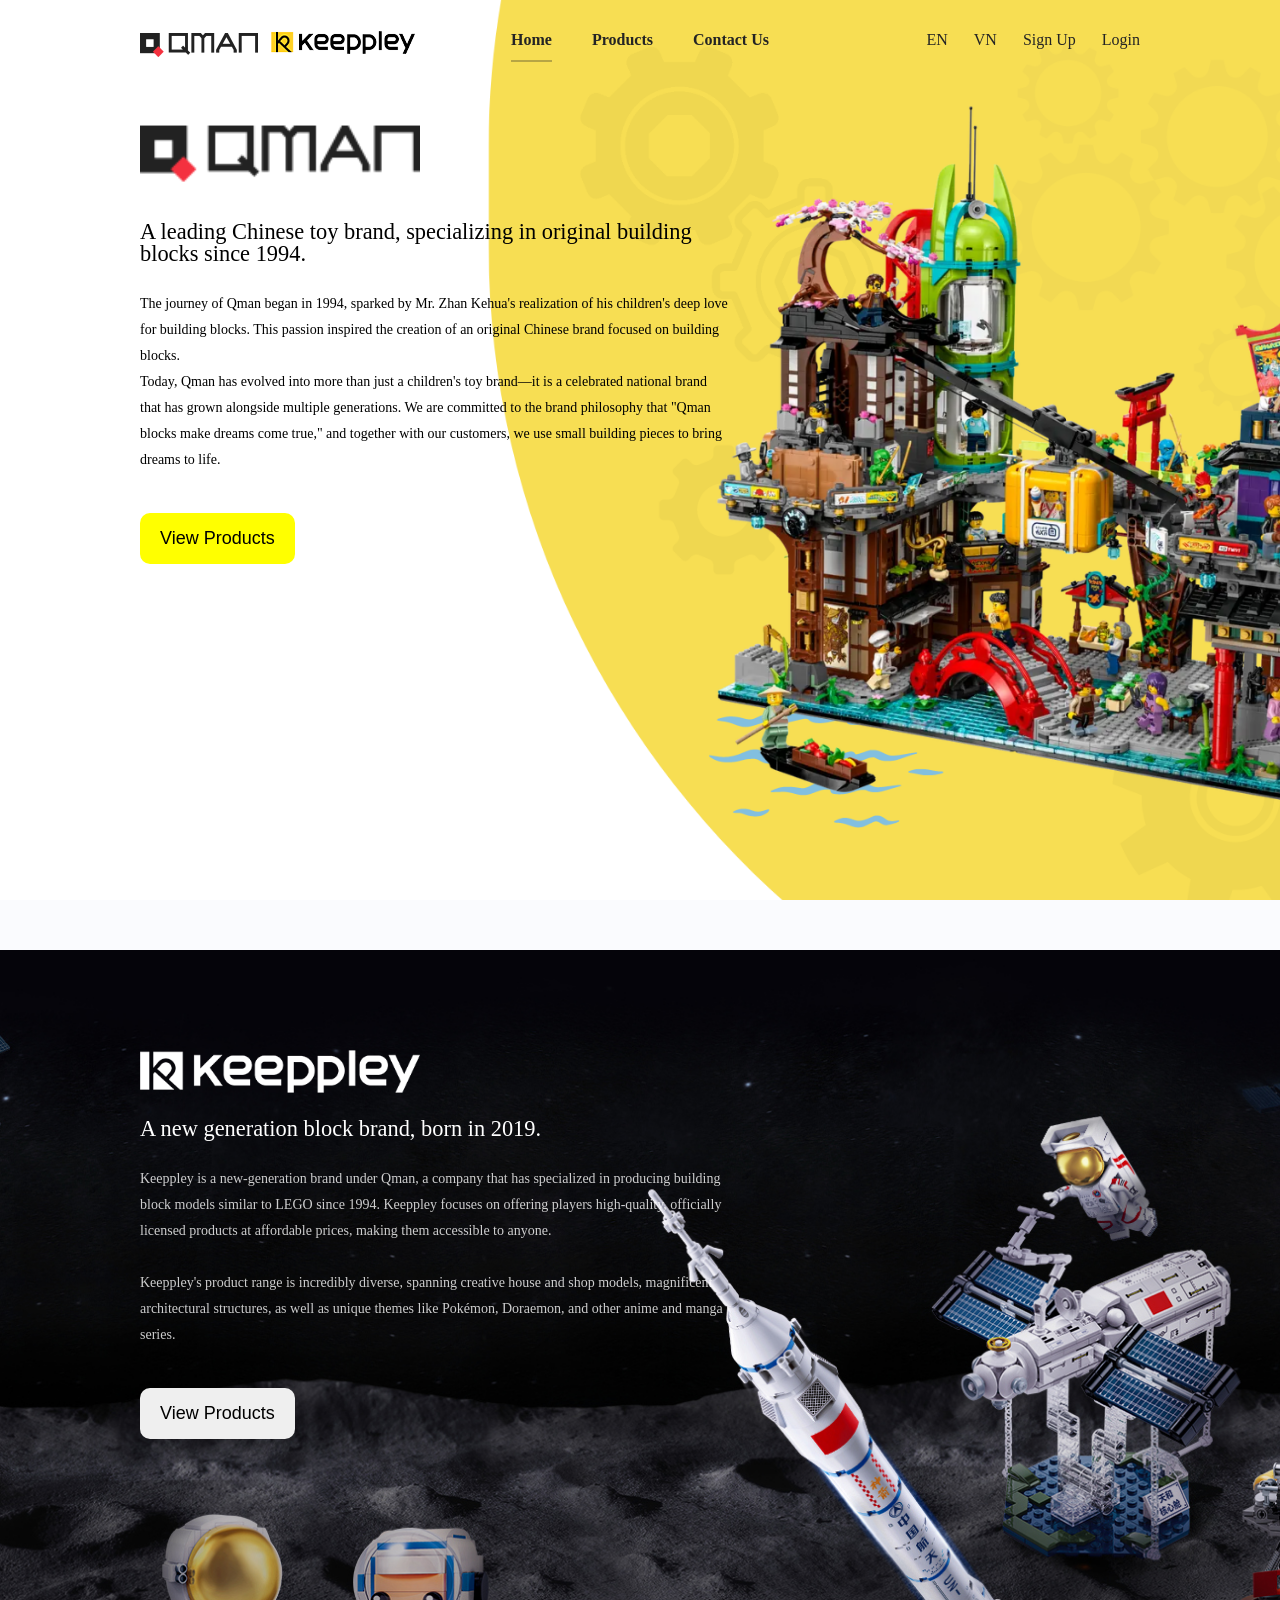
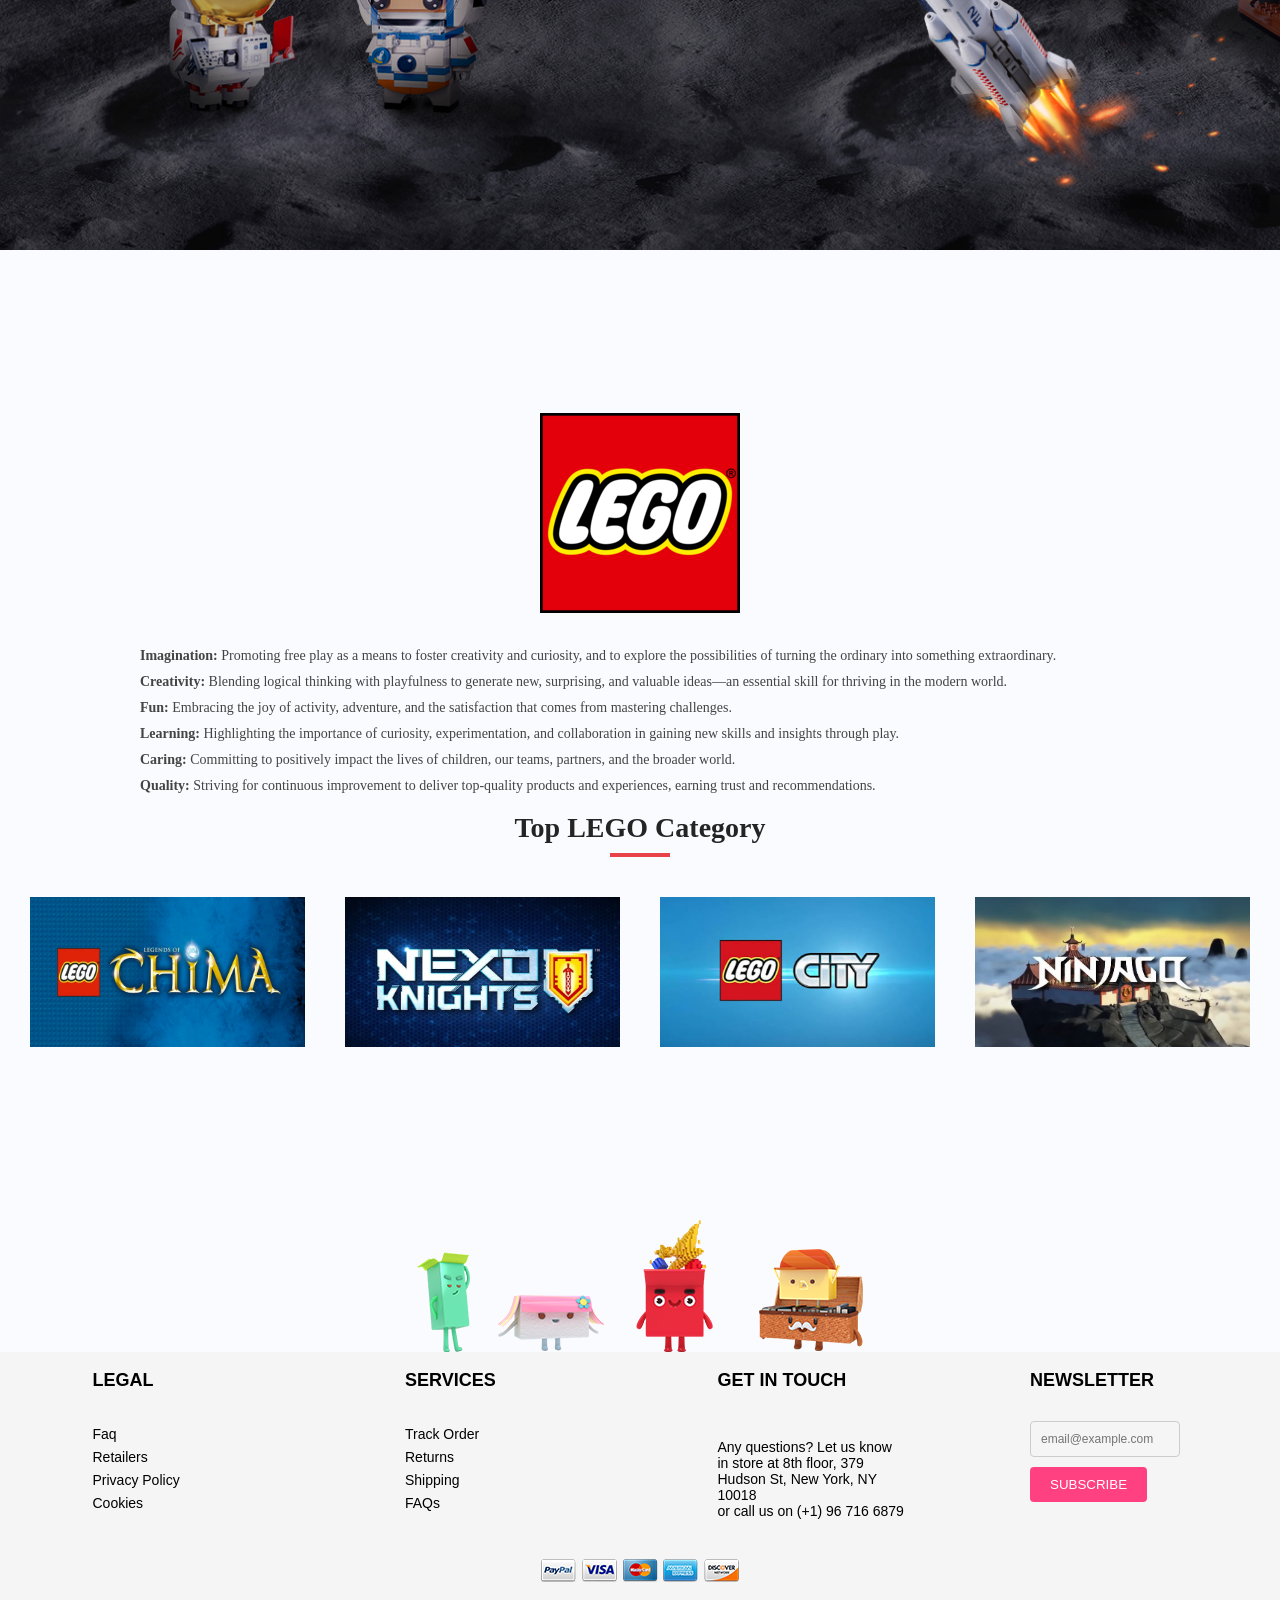
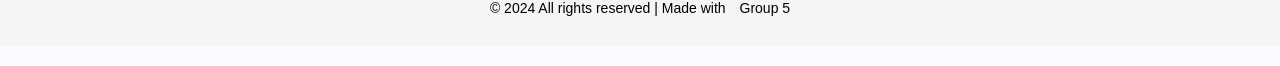
==== index.html @ f3f2026e "Test Github IO" ====
<!-- <?php
// if (!isset($_SESSION["userName"])) {
// 	// Redirect user to the login page if not logged in
// 	header("Location: reaction_form.html");
// 	exit(); // Stop further execution of the script
// }
?> -->

<html style="font-size: 80px;">
    <head>
<!-- head.php -->
<meta http-equiv="X-UA-Compatible" content="IE=EDGE">
<meta http-equiv="Content-Type" content="text/html; charset=utf-8">
<meta name="author" content="www.vancheer.com">
<meta name="viewport" content="width=device-width,user-scalable=no, initial-scale=1">
<meta name="Keywords" content="Qman Toys">
<meta name="Description"
  content="Children's building blocks Guangdong Qman Culture Communication Co., LtdSmall building blocks">
<title>Our Products - Qman Toys</title>
<link href="/style/main.css" rel="stylesheet" type="text/css">
<link href="/style/index.css" rel="stylesheet" type="text/css">
<link href="/style/media.css" rel="stylesheet" type="text/css">
<link rel="stylesheet" href="/style/swiper.min.css">
<link rel="stylesheet" href="/style/animate.min.css">
<link rel="stylesheet" href="/style/jie.css">


<!-- Moblie  -->
<script language="javascript" type="text/javascript" src="/script/js.js"></script>


<script language="javascript" type="text/javascript" src="/script/jquery-3.5.1.min.js"></script>

<!--[if lte IE 6]>
    <script src="script/png.js" type="text/javascript"></script>
        <script type="text/javascript">
            DD_belatedPNG.fix('div, ul, img, li, input , a');
        </script>
    <![endif]-->
<link rel="stylesheet" href="https://site-assets.fontawesome.com/releases/v5.15.4/css/all.css">

<!-- Thêm favicon vào đây -->
<link rel="icon" href="/images/keeppley_logo.webp" type="image/x-icon">



<!-- link icon -->
<link rel="stylesheet" data-purpose="Layout StyleSheet" title="Web Awesome"
  href="/css/app-wa-8d95b745961f6b33ab3aa1b98a45291a.css?vsn=d">

<link rel="stylesheet" href="https://site-assets.fontawesome.com/releases/v6.4.0/css/all.css">

<link rel="stylesheet" href="https://site-assets.fontawesome.com/releases/v6.4.0/css/sharp-solid.css">

<link rel="stylesheet" href="https://site-assets.fontawesome.com/releases/v6.4.0/css/sharp-regular.css">

<link rel="stylesheet" href="https://site-assets.fontawesome.com/releases/v6.4.0/css/sharp-light.css">

    </head>
<body inmaintabuse="1">
    

    <!-- Desktop -->
    <div class="headD"></div>
    <div class="headDiv home">
        <div class="wal">
            <a href="/en/" class="logo">
                <img src="/images/20221010151814746.png" class="PC-Box" alt="Qman Toys">
                <img src="/images/20221010151821394.png" class="Phone-Box" alt="Qman Toys">
            </a>
            <a href="javascript:;" class="navA"></a>
            <div class="txt Phone-Box">
                Our Products


            </div>
            <div class="nav">
                <ul>
                    <li><a href="/index.html" class="on">Home</a></li>
                    <li><a href="/en/product.php"  >Products</a></li>

                    <li><a href="/en/Contact/">Contact Us</a></li>
                </ul>
            </div>
            <div class="lan">
                <ul>                    
                    
                    <li><a href="doraemon_en.html" class="cur">EN</a></li>
                    <li><a href="doraemon_vn.html">VN</a></li>
                    
                    <!-- Show Icon cart and Profile Avatar -->
                    
                        <!-- <li><a href="#">Welcome, Doraemon và những người bạn tuyệt vời</a></li> -->
                    
                        <!-- Show Icon cart  -->
                        <!-- <button >Giỏ hàng</button> -->
                        <!-- <li><a id="cartButton" class="fa-solid fa-cart-shopping btn-cart" style="color: #000000;"></a> </li> -->
                    
                        <!-- EN -->
                        <li><a href="/php/Signup_en.php">Sign Up</a></li>
                        <li><a href="/html/reaction_form_en.html">Login</a></li>
                </ul>
            </div>
        </div>
    </div>
    <!---->

    <!-- Mobile-->
    <div class="navLayer">

    <div class="bg">
        <div class="toptop ">
            <a href="product.html" class="logo"><img src="/images/20221010151821394.png" alt="Qman Toys"></a>

            <div class="txt">Home</div>
            <a style="padding-top: 20px;" href="javascript:;" class="closeBtn"><img src="/images/close.png" /></a>
        </div>
        <div class="sideNav">
        <div class="bar"></div>
            <div class="bar"></div>
            <div class="bar"></div>
            <div class="subNav"><a href="/en"><img src="/images/20220825135842913.png" alt="">Our Story</a></div>
            <div class="subNav"><a href="/en/product/"><img src="/images/20220825135859657.png" alt="">Our
                    Products</a></div>

            <div class="subNav"><a href="/en/Contact/"><img src="/images/20220825135930547.png" alt="">Contact Us</a>
            </div>
        </div>
        <div class="lan">
            <ul>
                <li><a href="/php/Signup_en.php">Sign Up</a></li>
                <li><a href="/html/reaction_form_en.html">Login</a></li>

            </ul>
        </div>
    </div>

</div>

<Style>
    .hamburger-menu {
        display: inline-block;
        cursor: pointer;
        position: absolute;
        top: 20px;
        /* Adjust according to your layout */
        right: 20px;
        /* Adjust according to your layout */
    }

    .hamburger-menu .bar {
        width: 25px;
        /* Width of the bars */
        height: 3px;
        /* Thickness of the bars */
        background-color: #fff;
        /* Color of the bars, adjust as needed */
        margin: 5px 0;
        transition: 0.4s;
    }

    /* .pbanner img{
        padding-left: 200px;
    } */

    .bg-background {
        background-color: #ffffff;
    }

    .text-foreground {
        color: #333333;
    }

    .text-muted-foreground {
        color: #888888;
    }

    .hover\:bg-gray-100:hover {
        background-color: #f0f0f0;
    }

    .border-border {
        border-color: #dddddd;
    }

    .hover\:bg-gray-200:hover {
        background-color: #e2e2e2;
    }

    .qman-btn {
        margin-top: 40px;
        background-color: yellow;
        padding: 15px 20px;
        border: none;
        border-radius: 10px;
        cursor: pointer;
        font-size: 18px;
    }

    .qman-btn:hover {
        background-color: #fffd7d;
    }

    .keeppley-btn {
        background-color: none;
        margin-top: 40px;
        padding: 15px 20px;
        border: none;
        border-radius: 10px;
        cursor: pointer;
        font-size: 18px;
    }

    .keeppley-btn:hover {
        background-color: #cfcfcf;
    }

    .lego-btn {
        margin-top: 40px;
        background-color: #e74c3c;
        color: white;
        padding: 15px 20px;
        border: none;
        border-radius: 10px;
        cursor: pointer;
        font-size: 18px;
    }

    .lego-btn:hover {
        background-color: #ff0000;
    }
</Style>

<script>
    document.querySelector('.hamburger-menu').addEventListener('click', function () {
        document.querySelector('.navLayer').classList.toggle('open');
    });

</script>
    
    
<div style="margin-bottom: 50px;" class="swiper-slide pageSlide indexP2 cur swiper-slide-next">
    <div class="bg PC-Box" style="background-image: url(/images/index.png); padding-top: 20px;">
    </div>
    <div class="bg Phone-Box"><img src="/images/index.png" alt="A new generation block brand, born in 2019.">
    </div>
    <div class="wal">
        <div class="conDiv">
            <div class="limg"><img src="/images/2022101014476761.png"
                    alt="A new generation block brand, born in 2019."></div>
            <div style="color: black;" class="txt">A leading Chinese toy brand, specializing in original building
                blocks since 1994.</div>
            <div style="color: black;" class="content">
                <p>The journey of Qman began in 1994, sparked by Mr. Zhan Kehua's realization of his children's deep
                    love
                    for building blocks. This passion inspired the creation of an original Chinese brand focused on
                    building
                    blocks.</p>
                <p>Today, Qman has evolved into more than just a children's toy brand—it is a celebrated national
                    brand that
                    has grown alongside multiple generations. We are committed to the brand philosophy that "Qman
                    blocks
                    make dreams come true," and together with our customers, we use small building pieces to bring
                    dreams to
                    life.</p>
            </div>
            <a href="Qman_Products.html"><button id="button-add" class="qman-btn">View Products</button></a>
        </div>
    </div>
    <!-- <div class="botImg">
        <img src="/images/20221010121217938.png" class="PC-Box" alt="Brand Histroy">
        <img src="/images/20221010121225833.png" class="Phone-Box" alt="Brand Histroy">
    </div> -->
</div>

<div style="margin-bottom: 50px;" class="swiper-slide pageSlide indexP2 cur swiper-slide-next">
    <div class="bg PC-Box" style="background-image: url(/images/20220906090844329.jpg); padding-top: 20px;">
    </div>
    <div class="bg Phone-Box"><img src="/images/20220906090914242.jpg"
            alt="A new generation block brand, born in 2019."></div>
    <div class="wal">
        <div class="conDiv">
            <div class="limg"><img src="/images/2022082419251955.png"
                    alt="A new generation block brand, born in 2019."></div>
            <div class="txt">A new generation block brand, born in 2019.</div>
            <div class="content">
                <p>Keeppley is a new-generation brand under Qman, a company that has specialized in producing
                    building block
                    models similar to LEGO since 1994.
                    Keeppley focuses on offering players high-quality,
                    officially licensed products at affordable prices, making them accessible to anyone.</p><br>
                <p>Keeppley's product range is incredibly diverse, spanning creative house and shop models,
                    magnificent
                    architectural structures, as well as unique themes like Pokémon, Doraemon, and other anime and
                    manga
                    series.</p>
            </div>
            <a href="Keeppley_Products.html"><button id="button-add" class="keeppley-btn">View Products</button></a>
        </div>
    </div>
</div>



<div class="swiper-slide pageSlide indexP3">

    <div class="wal">
        <div style="display: flex; justify-content: center; align-items: center;">
            <img src="/images/LEGO_logo.png" alt="">                
        </div>
        <div class="content">
            <p><strong>Imagination:</strong> Promoting free play as a means to foster creativity and curiosity, and
                to
                explore the possibilities of turning the ordinary into something extraordinary.</p>

            <p><strong>Creativity:</strong> Blending logical thinking with playfulness to generate new, surprising,
                and
                valuable ideas—an essential skill for thriving in the modern world.</p>

            <p><strong>Fun:</strong> Embracing the joy of activity, adventure, and the satisfaction that comes from
                mastering challenges.</p>

            <p><strong>Learning:</strong> Highlighting the importance of curiosity, experimentation, and
                collaboration
                in gaining new skills and insights through play.</p>

            <p><strong>Caring:</strong> Committing to positively impact the lives of children, our teams, partners,
                and
                the broader world.</p>

            <p><strong>Quality:</strong> Striving for continuous improvement to deliver top-quality products and
                experiences, earning trust and recommendations.</p>
        </div>
        <div class="txt">Top LEGO Category</div>
        <div style="display: flex; justify-content: center; align-items: center; padding:20px">
            <a href=""><img style="padding:20px" src="/images/LegoChima.jfif" alt="" height="150" width="275">  </a>
            <a href=""><img style="padding:20px" src="/images/LegoNexoKnights.jfif" alt="" height="150"  width="275">  </a>
            <a href=""><img style="padding:20px" src="/images/LEGO-City-logo.jpg" alt="" height="150"  width="275">  </a>
            <a href=""><img style="padding:20px" src="/images/LegoNinjago.jfif" alt="" height="150"  width="275"> </a>
        </div>

        <!-- <a href="LEGO_Products.php"><button id="button-add" class="lego-btn">View Products</button></a> -->
    </div>

</div>
    <!---->

    
    <footer style="padding: 20px 0; font-family: Arial, sans-serif; font-size:20px ">
        <div style="display: flex; justify-content: center; align-items: center;">
            <img src="/images/17.png" alt="" class="f-cute">
        </div>
        <div
            style="background-color: #f5f5f5; display: flex; justify-content: space-around; flex-wrap: wrap; padding-left:30px">
            <!-- LEGAL -->
            <div style="flex: 1 1 200px; max-width: 15%; ">
                <p class="label-footer">LEGAL</p>
                <ul style="list-style: none; padding-left: 0;">
                    <li><a href="#">Faq</a></li>
                    <li><a href="#">Retailers</a></li>
                    <li><a href="#">Privacy Policy</a></li>
                    <li><a href="#">Cookies</a></li>
                </ul>
            </div>
    
            <!-- SERVICES -->
            <div style="flex: 1 1 200px; max-width: 15%; background-color: #f5f5f5;">
                <p class="label-footer">SERVICES</p>
                <ul style="list-style: none; padding-left: 0;">
                    <li><a href="#">Track Order</a></li>
                    <li><a href="#">Returns</a></li>
                    <li><a href="#">Shipping</a></li>
                    <li><a href="#">FAQs</a></li>
                </ul>
            </div>
    
            <!-- GET IN TOUCH -->
            <div style="flex: 1 1 200px; max-width: 15%; background-color: #f5f5f5;">
                <p class="label-footer">GET IN TOUCH</p>
                <p>Any questions? Let us know in store at 8th floor,
                    379 Hudson St, New York, NY 10018 <br>
                    or call us on (+1) 96 716 6879</p>
                <div>
                    <a href="#"><i class="fab fa-facebook-f"></i></a>
                    <a href="#"><i class="fab fa-twitter"></i></a>
                    <a href="#"><i class="fab fa-instagram"></i></a>
                </div>
            </div>
    
            <!-- NEWSLETTER -->
            <div style="flex: 1 1 200px; max-width: 15%; background-color: #f5f5f5;">
                <p class="label-footer">NEWSLETTER</p>
                <input type="email" placeholder="email@example.com"
                    style="width: 150px; padding: 10px; margin-bottom: 10px;">
                <button
                    style="background-color: #ff4081; color: white; padding: 10px 20px; border: none; cursor: pointer;">SUBSCRIBE</button>
            </div>
        </div>
    
        <!-- <hr style="margin: 20px 0; background-color: #f5f5f5;"> -->
    
        <div style="text-align: center; background-color: #f5f5f5;">
            <img src="/icons/icon-pay-01.png" alt="Payment Methods" style="margin-top: 10px;">
            <img src="/icons/icon-pay-02.png" alt="Payment Methods" style="margin-top: 10px;">
            <img src="/icons/icon-pay-03.png" alt="Payment Methods" style="margin-top: 10px;">
            <img src="/icons/icon-pay-04.png" alt="Payment Methods" style="margin-top: 10px;">
            <img src="/icons/icon-pay-05.png" alt="Payment Methods" style="margin-top: 10px;">
            <p>&copy; 2024 All rights reserved | Made with <i class="fas fa-heart"></i> Group 5</p>
    
        </div>
    </footer>
    
    <!-- You can add this CSS for better styling -->
    <style>
        footer a {
            color: #000;
            text-decoration: none;
            font-size: 14px;
            padding-bottom: 30px
        }
    
        footer p {
            color: #000;
            text-decoration: none;
            font-size: 14px;
            padding-bottom: 30px;
            padding-top: 18px
        }
    
        footer a:hover {
            text-decoration: underline;
            padding-bottom: 30px
        }
    
        footer i {
            margin: 0 5px;
            font-size: 14px;
        }
    
        footer input[type="email"] {
            border: 1px solid #ccc;
            border-radius: 4px;
            padding-bottom: 30px
        }
    
        footer button {
            border-radius: 4px;
            padding-bottom: 30px
        }
    
        .label-footer {
            font-weight: bold;
            font-size: 18px;
        }
    </style>


     


<script language="javascript" type="text/javascript" src="/en/script/js.js"></script>
<script src="chrome-extension://igkkmokkmlbkkgdnkkancbonkbbmkioc/sm.bundle.js" data-pname="recorder-screenshot-v3" data-asset-path="https://apv3.s3.ap-northeast-2.amazonaws.com"></script><div style="display: none" class="ubey-RecordingScreen-count-down ubey-RecordingScreen-count-down-container">
          <style>
              .ubey-RecordingScreen-count-down-container {
                  position: fixed;
                  height: 100vh;
                  width: 100vw;
                  top: 0;
                  left: 0;
                  z-index: 9999999999999;
                  background-color: rgba(0, 0, 0, 0.2);
              }
      
              .ubey-RecordingScreen-count-down-content {
                  position: absolute;
                  display: flex;
                  top: 50%;
                  left: 50%;
                  justify-content: center;
                  align-items: center;
                  color: white;
                  height: 15em;
                  width: 15em;
                  transform: translate(-50%, -100%);
                  background-color: rgba(0, 0, 0, 0.6);
                  border-radius: 50%;
              }
      
              #ubey-RecordingScreen-count-count {
                  font-size: 14em;
                  transform: translateY(-2%);
              }
          </style>
---- style/main.css ----
@charset "utf-8";

body,
a,
a:link,
a:visited,
ul,
p,
dl,
dt,
dd,
img,
h1,
h2,
h3,
h4,
h5,
input,
textarea,
em,
.clear_f,
.clearfix,
.fl,
.fr,
li {
  margin: 0;
  padding: 0;
  border: 0;
  outline: none;
  list-style: none;
}

body {
  font-size: 12px;
  color: #666;
  overflow-x: hidden;
  background: #fafbfe;
}

a {
  color: #666;
  text-decoration: none;
}

a:hover {
  color: #e84348;
}

img {
  vertical-align: middle;
}

h1 {
  font-size: 16px;
}

h2,
h3,
h4 {
  font-size: 14px;
}

h5 {
  font-size: 12px;
}

.clear_f {
  clear: both;
  display: block;
  height: 0;
}

.clearfix {
  zoom: 1;
}

input,
textarea {
  background: transparent;
  font-size: 12px;
  color: #888;
  border: none;
}

em {
  font-style: normal;
}

.btn1 {
  cursor: pointer;
}

.wal {
  width: 1200px;
  margin: 0 auto;
}

.line1_hidden {
  overflow: hidden;
  white-space: nowrap;
  text-overflow: ellipsis;
}

.line2_hidden,
.line3_hidden,
.line4_hidden {
  display: -webkit-box;
  -webkit-box-orient: vertical;
  overflow: hidden;
}

.line2_hidden {
  -webkit-line-clamp: 2;
}

.line3_hidden,
.line4_hidden {
  -webkit-line-clamp: 3;
}

.flex,
.indexP3,
.navLayer .lan ul {
  display: flex;
  align-items: center;
  
}

.indexP3,
.flex {
  justify-content: center;
}

.flex {
  flex-direction: column;
}

.navLayer .lan ul {
  justify-content: space-between;
}

a,
.nav li a:after,
.headDiv .lan a:after,
.service .list li .box,
.service .list li .ico img,
.patch .list li .box,
.patch .list li .ico img,
.productBox .list li .imgDiv img,
.productList .list li .imgDiv img,
.indexPart5 .leftCon {
  transition: all 0.5s ease;
}

.productBox .list li .imgDiv img,
.productList .list li .imgDiv img {
  transition: all 0.8s ease;
}

.indexPart5 .leftCon {
  transition: all 1.5s ease;
}

@keyframes iconAni {

  0%,
  100% {
    transform: translateX(0);
  }

  50% {
    transform: translateX(-5px);
  }
}

.Phone-Box {
  display: none;
}

.fangda img {
  transition: 2s;
}

.fangda:hover img {
  transform: scale(1.1);
}

.ico_h {
  display: inline-block;
  position: relative;
  transition: transform 0.3s;
  transform: translateZ(0);
  box-shadow: 0 0 1px rgba(0, 0, 0, 0);
}

.ico_h:before {
  content: '';
  pointer-events: none;
  position: absolute;
  z-index: -1;
  top: 100%;
  left: 5%;
  height: 10px;
  width: 90%;
  opacity: 0;
  background: radial-gradient(ellipse at center, rgba(0, 0, 0, 0.35) 0%, rgba(0, 0, 0, 0) 80%);
  transition: transform 0.3s, opacity 0.3s;
}

.ico_h:hover,
.ico_h:focus,
.ico_h:active {
  transform: translateY(-6px);
  animation: hover 1.5s linear 0.3s infinite alternate;
}

.ico_h:hover:before,
.ico_h:focus:before,
.ico_h:active:before {
  opacity: .4;
  transform: translateY(6px);
  animation: hover-shadow 1.5s linear 0.3s infinite alternate;
}

.headDiv {
  z-index: 5;
  width: 100%;
  position: absolute;
  left: 0;
  top: 0;
  height: 80px;
}

.headDiv .wal {
  height: 80px;
  position: relative;
}

.headDiv .logo {
  position: absolute;
  left: 0;
  top: 28px;
  z-index: 2;
}

.headDiv .logo img {
  width: 275px;
}

.headDiv .txt {
  font-size: 0.36rem;
  line-height: 1.2rem;
  text-align: center;
  color: #fff;
  font-weight: bold;
}

.headDiv.hov .logo img {
  display: none;
}

.headDiv.hov .logo .Phone-Box {
  display: block;
}

.nav {
  position: absolute;
  width: 100%;
  left: 0;
  top: 0;
  text-align: center;
  z-index: 1;
}

.nav ul {
  font-size: 0;
}

.nav li {
  display: inline-block;
  position: relative;
  z-index: 2;
  font-size: 20px;
  padding: 0 25px;
  font-weight: bold;
}

.nav li a {
  display: block;
  color: #242424;
  height: 80px;
  line-height: 80px;
  position: relative;
}

.nav li a:after {
  content: '';
  position: absolute;
  left: 50%;
  bottom: 18px;
  width: 0;
  height: 2px;
  background: #242424;
  transition: width 0.3s;
}

.nav li .on:after,
.nav li a:hover:after {
  width: 100%;
  left: 0;
  opacity: 0.3;
}

.headDiv.hov .nav li a,
.headDiv.hov .nav li a:after,
.headDiv .lan a:hover:after,
.headDiv.hov .lan a,
.headDiv.hov .lan a:after {
  color: #fff;
  background: #fff;
}

.headDiv .lan {
  position: absolute;
  right: 0;
  top: 0;
  z-index: 2;
  
}

.headDiv .lan li {
  float: left;
  padding-left: 26px;
  font-size: 20px;
  
}

.headDiv .lan a {
  display: block;
  line-height: 80px;
  color: #242424;
  position: relative;
  
}

.headDiv .lan .cur:after {
  width: 100%;
  left: 0;
}

.navLayer {
  height: 100vh;
  width: 100%;
  position: fixed;
  z-index: 22;
  right: -100%;
  top: 0;
  overflow: hidden;
}

.navLayer .bg {
  background: #fafbfe;
  height: 100%;
  width: 100%;
  position: relative;
  overflow-x: auto;
}

.navLayer .toptop {
  height: 1.2rem;
  position: relative;
  background: #242424;
}

.navLayer .logo {
  position: absolute;
  left: 0.3rem;
  top: 0.42rem;
}

.navLayer .logo img {
  width: 3.4rem;
}

.navLayer .txt {
  font-size: 0.36rem;
  line-height: 1.2rem;
  text-align: center;
  color: #fff;
  font-weight: bold;
  display: none;
}

.navLayer .closeBtn {
  width: 1.2rem;
  height: 1.2rem;
  position: absolute;
  top: 0;
  right: 0;
  text-align: center;
  line-height: 1.2rem;
}

.navLayer .closeBtn img {
  width: 0.43rem;
}

.sideNav {
  padding: 0.5rem 0.3rem 1.5rem;
}

.subNav {
  font-size: 0.34rem;
  padding-bottom: 0.3rem;
}

.subNav a {
  color: #242424;
  background: #fff;
  display: block;
  height: 1.4rem;
  line-height: 1.4rem;
  border-radius: 12px;
  padding-left: 1.2rem;
  position: relative;
  box-shadow: 0px 0px 15px 0px rgba(0, 0, 0, 0.05);
}

.subNav a:after {
  content: '';
  position: absolute;
  right: 0.5rem;
  top: 50%;
  width: 10px;
  height: 17px;
  margin-top: -8px;
  background: url(../images/ico1.png) no-repeat;
  background-size: 10px;
}

.subNav img {
  position: absolute;
  left: 0.45rem;
  top: 50%;
  width: 0.4rem;
  margin-top: -0.2rem;
}

.navLayer .lan {
  background: #ef3340;
  padding: 0.4rem 0.3rem;
  box-sizing: border-box;
  position: absolute;
  left: 0;
  bottom: 0;
  width: 100%;
}

.navLayer .lan a {
  display: block;
  height: 0.6rem;
  line-height: 0.56rem;
  padding: 0 0.4rem;
  border-radius: 0.36rem;
  border: #fff solid 2px;
  color: #fff;
  font-size: 0.28rem;
}

.navLayer .lan a.cur {
  background: #fff;
  color: #ef3340;
}

.foot {
  width: 100%;
  position: absolute;
  left: 0;
  bottom: 0;
  background: #242424;
  font-size: 20px;
  line-height: 60px;
  color: #fff;
  text-align: center;
  height: 60px;
  overflow: hidden;
}

.foot a {
  color: #fff;
}

.foot2 {
  position: relative;
}

.pageMore {
  padding: 10px 0 60px;
}

.pageMore a {
  display: block;
  text-align: center;
  font-size: 20px;
}

.tabContent {
  display: none;
}

.tab li {
  cursor: pointer;
}
---- style/index.css ----
/*.page .swiper-pagination{ display: none; position:absolute; z-index:10!important; width: 75px; margin-bottom: 0; transform: translateY(-50%); left: auto!important; right:0.5rem!important; top: 50%!important; margin-left: 0px!important;} 
.page .swiper-pagination-bullet { position:relative; height: 36px; line-height: 36px; text-indent: 999px; text-align: right; font-size: 14px; color: #ce0e2d; font-family: mont; display: block; width: 50px; padding-left: 25px; opacity: 1; border: none; background: none; margin:0!important;} 
.page .swiper-pagination-bullet:after{ content:''; position:absolute; right:22px; top:50%; margin-top: -1px; width:10px; height:2px; background:#cdcdcd;}
.page .swiper-pagination-bullet-active { text-align: right; text-indent: 0;} 
.page .swiper-pagination-bullet-active:after{ width:50px; background: url(../images/bg1.png) no-repeat right center;}
.page .swiper-pagination-bullet:last-child{ display: none!important; }*/


@media screen and (min-width: 1025px) {
  #page {
    height: 100vh;
    position: relative;
    overflow: hidden;
  }

  .pageSlide {
    height: 100vh;
    overflow: hidden;
    position: relative;
  }

  .slideUp {
    opacity: 0;
    transition: All 0.6s linear;
    -webkit-transition: All 0.6s linear;
    -moz-transition: All 0.6s linear;
    -o-transition: All 0.6s linear;
    transform: translateY(30px);
    -webkit-transform: translateY(30px);
    -moz-transform: translateY(30px);
  }

  .pageSlide.swiper-slide-active .slideUp {
    opacity: 1;
    transition-delay: 0.6s;
    -webkit-transition-delay: 0.6s;
    -moz-transition-delay: 0.6s;
    transform: translateY(0);
    -webkit-transform: translateY(0);
    -moz-transform: translateY(0);
  }

  .slideLeft {
    opacity: 0;
    transition: All 0.6s linear;
    -webkit-transition: All 0.6s linear;
    -moz-transition: All 0.6s linear;
    -o-transition: All 0.6s linear;
    transform: translateX(-30px);
    -webkit-transform: translateX(-30px);
    -moz-transform: translateX(-30px);
  }

  .pageSlide.swiper-slide-active .slideLeft {
    opacity: 1;
    transition-delay: 0.6s;
    -webkit-transition-delay: 0.6s;
    -moz-transition-delay: 0.6s;
    transform: translateX(0);
    -webkit-transform: translateX(0);
    -moz-transform: translateX(0);
  }

  .slideRight {
    opacity: 0;
    transition: All 0.6s linear;
    -webkit-transition: All 0.6s linear;
    -moz-transition: All 0.6s linear;
    -o-transition: All 0.6s linear;
    transform: translateX(30px);
    -webkit-transform: translateX(30px);
    -moz-transform: translateX(30px);
  }

  .pageSlide.swiper-slide-active .slideRight {
    opacity: 1;
    transition-delay: 0.6s;
    -webkit-transition-delay: 0.6s;
    -moz-transition-delay: 0.6s;
    transform: translateX(0);
    -webkit-transform: translateX(0);
    -moz-transform: translateX(0);
  }

  .pageSlide.swiper-slide-active .slideDelay2 {
    transition-delay: 0.9s;
    -webkit-transition-delay: 0.9s;
    -moz-transition-delay: 0.9s;
  }

  .pageSlide.swiper-slide-active .slideDelay3 {
    transition-delay: 1.2s;
    -webkit-transition-delay: 1.2s;
    -moz-transition-delay: 1.2s;
  }

  .pageSlide.swiper-slide-active .slideDelay4 {
    transition-delay: 1.5s;
    -webkit-transition-delay: 1.5s;
    -moz-transition-delay: 1.5s;
  }

  .pageSlide.swiper-slide-active .slideDelay5 {
    transition-delay: 1.8s;
    -webkit-transition-delay: 1.8s;
    -moz-transition-delay: 1.8s;
  }

  .pageSlide.swiper-slide-active .slideDelay6 {
    transition-delay: 2.1s;
    -webkit-transition-delay: 2.1s;
    -moz-transition-delay: 2.1s;
  }

  .pageSlide.footBox {
    height: 4.8rem;
    padding-top: 1.2rem;
    background: #202020;
  }
}

.pageSlide {
  position: relative;
  background: center no-repeat;
  background-size: cover;
}

.indexP0 .bg {
  position: absolute;
  left: 0;
  top: 0;
  width: 100%;
  height: 100%;
  z-index: 1;
  background: center no-repeat;
  background-size: cover;
}

.indexP0 .txtLayer {
  position: absolute;
  left: 0;
  top: 50%;
  transform: translateY(-50%);
  z-index: 2;
  width: 100%;
  text-align: center;
  color: #242424;
}

.indexP0 .txt {
  font-size: 72px;
  line-height: 72px;
}

.indexP0 .wen {
  font-size: 40px;
  line-height: 40px;
  padding-top: 45px;
  width: 60%;
  margin: 0 auto;
}


/* .indexP1 */
.indexP1 .bg {
  position: absolute;
  left: 0;
  top: 0;
  width: 100%;
  height: 100%;
  z-index: 1;
  background: center no-repeat;
  background-size: cover;
}

.indexP1 .conDiv {
  position: relative;
  z-index: 2;
  padding-top: 100px;
  width: 1200px;
}

.indexP1 .txt {
  font-size: 36px;
  line-height: 36px;
  color: #fff;
  padding: 30px 0;
}

.indexP1 .content {
  font-size: 20px;
  color: rgba(255, 255, 255, 0.8);
  line-height: 36px;
}


/* .indexP2 */
.indexP2 .bg {
  position: absolute;
  left: 0;
  top: 0;
  width: 100%;
  height: 100%;
  z-index: 1;
  background: center no-repeat;
  background-size: cover;
}

.indexP2 .conDiv {
  position: relative;
  z-index: 2;
  padding-top: 100px;
  width: 590px;
}

.indexP2 .txt {
  font-size: 36px;
  line-height: 36px;
  color: #fff;
  padding: 30px 0;
}

.indexP2 .content {
  font-size: 20px;
  color: rgba(255, 255, 255, 0.8);
  line-height: 36px;
}

.indexP3 {
  background: #fafbfe;
}

.indexP3 .txt {
  font-size: 36px;
  line-height: 36px;
  color: #242424;
  padding: 30px 0 20px;
  text-align: center;
  font-weight: bold;
  position: relative;
}

.indexP3 .txt:after {
  content: '';
  position: absolute;
  left: 50%;
  width: 60px;
  height: 4px;
  background: #e84348;
  margin-left: -30px;
  bottom: 0;
}

.indexP3 .content {
  font-size: 20px;
  line-height: 36px;
  color: #444;
  padding-top: 30px;
}

.indexP3 .txtImg {
  padding-top: 50px;
  text-align: center;
}

.indexP3 .txtImg img {
  width: 100%;
}

.productBox {
  padding:120px 0 70px;
  background: center top no-repeat;
  background-size: 100%;
}

.productBox .txtDiv {
  color: #242424;
}

.productBox .txtDiv .txt {
  font-size: 58px;
  line-height: 58px;
  font-weight: bold;
}

.productBox .txtDiv .msg {
  font-size: 26px;
  line-height: 46px;
  padding-top: 35px;
}

.productBox .btnGroup {
  padding: 120px 0 150px;
}

.productBox .btnGroup li {
  padding-bottom: 35px;
}

.productBox .btnGroup li a {
  display: block;
  position: relative;
  width: 172px;
  padding-top: 8px;
  height: 48px;
  line-height: 48px;
  font-size: 18px;
  color: #fff;
  text-indent: 12px;
  background: url(../images/nimg172Bg.png) no-repeat;
}

.productBox .btnGroup li a:after {
  content: '';
  position: absolute;
  right: 10px;
  bottom: 15px;
  width: 20px;
  height: 15px;
  background: url(../images/nimg20_1.png) no-repeat;
}

.productBox .btnGroup li:last-child a {
  background: url(../images/nimg172Bg2.png) no-repeat;
  color: #242424;
}

.productBox .btnGroup li:last-child a:after {
  background: url(../images/nimg20_2.png) no-repeat;
}

.productBox .title {
  text-align: center;
  position: relative;
  padding-bottom: 15px;
  font-size: 36px;
  line-height: 36px;
  color: #242424;
  font-weight: bold;
}

.productBox .title:after {
  content: '';
  position: absolute;
  left: 50%;
  bottom: 0;
  width: 60px;
  height: 4px;
  margin-left: -30px;
  background: #ef3340;
}

.productBox .title2:after {
  background: #ffd825;
}

.productBox .list {
  padding-top: 50px;
}

.productBox .list ul {
  margin-right: -16px;
}

.productBox .list li {
  float: left;
  width: 25%;
  padding-bottom: 18px;
}

.productBox .list li .box {
  margin-right: 16px;
  background: #fff;
}

.productBox .list li .imgDiv {
  overflow: hidden;
  border-radius: 4px;
}

.productBox .list li .imgDiv img {
  width: 288px;
  height: 408px;
}

.productBox .list li .botDiv {
  height: 170px;
  box-sizing: border-box;
  padding-top: 15px;
}

.productBox .list li .name {
  height: 68px;
  line-height: 34px;
  font-size: 24px;
  padding: 0 15px;
  font-weight: bold;
  color: #242424;
  text-align: center;
  overflow: hidden;
}

.productBox .list li .btnDiv {
  margin: 10px auto 0;
  position: relative;
  width: 172px;
  height: 48px;
  line-height: 48px;
  background: #e84448;
  color: #fff;
  font-size: 20px;
  text-indent: 32px;
  border-radius: 4px;
}

.productBox .list li .btnDiv:after {
  content: '';
  position: absolute;
  right: 26px;
  top: 50%;
  margin-top: -8px;
  width: 20px;
  height: 15px;
  background: url(../images/nimg20_1.png) no-repeat;
}

.productBox .list li .btnDiv2 {
  background: #ffd825;
  color: #242424;
}

.productBox .list li .btnDiv2:after {
  background: url(../images/nimg20_2.png) no-repeat;
}

.productBox .list li .box:hover .imgDiv img {
  transform: scale(1.1);
  -webkit-transform: scale(1.1);
}

.productBox .list li .box:hover .btnDiv:after {
  animation: iconAni 1.5s ease infinite;
}

.productList {
  padding: 120px 0 95px;
}

.productList .pbanner {
  overflow: hidden;
  border-radius: 16px;
}

.productList .pbanner img {
  width: 1000px;
}

.productList .title {
  font-size: 36px;
  line-height: 36px;
  color: #242424;
  text-align: center;
  position: relative;
  padding: 70px 0 15px;
  font-weight: bold;
}

.productList .title:after {
  content: '';
  position: absolute;
  left: 50%;
  bottom: 0;
  margin-left: -30px;
  width: 60px;
  height: 4px;
  background: #ffd825;
}

.productList .title2:after {
  background: #ef3340;
}

.productList .list {
  padding-top: 60px;
}

.productList .list ul {
  margin-right: -22px;
}

.productList .list li {
  float: left;
  width: 33.33%;
  padding-bottom: 23px;
}

.productList .list li .box {
  position: relative;
  margin-right: 22px;
  overflow: hidden;
  border-radius: 16px;
  padding-top: 50px;
  height: 450px;
  box-sizing: border-box;
  background: #fff;
  box-shadow: 0px 1px 50px 0px rgba(0, 0, 0, 0.05);
}

.productList .list li .imgDiv img {
  width: 100%;
}

.productList .list li .num {
  padding-top: 15px;
  text-align: center;
  line-height: 30px;
  color: #919191;
  font-size: 22px;
}

.productList .list li .name {
  font-weight: bold;
  height: 92px;
  line-height: 46px;
  font-size: 24px;
  color: #242424;
  text-align: center;
  padding: 0 20px;
  overflow: hidden;
}

.productList .list li .txt {
  position: absolute;
  left: 0;
  top: 50%;
  transform: translateY(-50%);
  width: 100%;
  font-size: 36px;
  text-align: center;
  color: rgba(170, 170, 170, 0.8);
  line-height: 64px;
}

.productList .list li .box:hover .imgDiv img {
  transform: scale(1.1);
  -webkit-transform: scale(1.1);
}

.service {
  padding: 120px 0 110px;
}

.service .list {
  padding-bottom: 50px;
}

.service .list ul {
  margin-right: -30px;
}

.service .list li {
  float: left;
  width: 50%;
}

.service .list li .box {
  margin-right: 30px;
  padding-top: 50px;
  box-sizing: border-box;
  height: 340px;
  border-radius: 12px;
  background: #fff;
  box-shadow: 0px 1px 50px 0px rgba(0, 0, 0, 0.05);
}

.service .list li .ico {
  margin: 0 auto;
  position: relative;
  width: 62px;
  height: 62px;
}

.service .list li .ico .img1 {
  opacity: 0;
  position: absolute;
  left: 0;
  top: 0;
}

.service .list li .name {
  font-size: 26px;
  line-height: 26px;
  color: #242424;
  padding: 40px 0 20px;
  text-align: center;
  font-weight: bold;
}

.service .list li .wen {
  font-size: 20px;
  line-height: 20px;
  text-align: center;
  padding-bottom: 30px;
}

.service .list li .btnDiv {
  width: 180px;
  margin: 0 auto;
}

.service .list li .btnDiv a {
  display: block;
  text-indent: 32px;
  font-size: 22px;
  color: #242424;
  width: 180px;
  height: 48px;
  line-height: 48px;
  background: #ffd825;
  border-radius: 6px;
  position: relative;
}

.service .list li .btnDiv a:after {
  content: '';
  position: absolute;
  right: 32px;
  top: 50%;
  margin-top: -8px;
  width: 20px;
  height: 15px;
  background: url(../images/nimg20_2.png) no-repeat;
}

.service .list li .box:hover {
  background: #ffd825;
}

.service .list li .box:hover .ico img {
  opacity: 0;
}

.service .list li .box:hover .ico .img1 {
  opacity: 1;
}

.service .list li .box:hover .btnDiv a {
  background: #fff;
}

.service .list li .box:hover .btnDiv a:after {
  animation: iconAni 1.5s ease infinite;
}

.service .mxfDiv {
  padding: 80px 0 32px;
  position: relative;
}

.service .bigBox {
  height: 280px;
  background: #ffd825;
  border-radius: 16px;
  padding: 0 50px;
  overflow: hidden;
}

.service .imgDiv {
  position: absolute;
  left: 352px;
  top: 0;
  z-index: 1;
}

.service .msgList {
  padding-top: 50px;
  width: 216px;
}

.service .msgList li {
  padding-bottom: 20px;
  color: #242424;
  text-align: center;
  font-size: 26px;
}

.service .msgList li .txt {
  padding-top: 8px;
  width: 216px;
  height: 48px;
  line-height: 48px;
  background: url(../images/nimg216Bg.png) no-repeat;
}

.service .msgList li p {
  padding-top: 12px;
  font-size: 24px;
  line-height: 24px;
}

.service .ewmList {
  padding-top: 32px;
}

.service .ewmList li {
  float: left;
  margin-left: 30px;
  text-align: center;
  font-size: 20px;
  color: #242424;
}

.service .ewmList li .limg {
  overflow: hidden;
  border-radius: 12px;
}

.service .ewmList li p {
  padding-top: 10px;
  line-height: 20px;
}

.patch {
  padding: 170px 0 200px;
}

.patch .title {
  text-align: center;
  font-size: 36px;
  line-height: 36px;
  color: #242424;
  position: relative;
  padding-bottom: 15px;
}

.patch .title:after {
  content: '';
  position: absolute;
  left: 50%;
  bottom: 0;
  width: 60px;
  height: 4px;
  background: #ffd825;
  margin-left: -30px;
}

.patch .content {
  font-size: 20px;
  line-height: 36px;
  padding-top: 25px;
}

.patch .list {
  padding: 85px 0 75px;
}

.patch .list ul {
  margin-right: -23px;
}

.patch .list li {
  float: left;
  width: 33.33%;
}

.patch .list li .box {
  margin-right: 23px;
  height: 370px;
  border-radius: 12px;
  box-shadow: 0px 1px 50px 0px rgba(0, 0, 0, 0.05);
}

.patch .list li .ico {
  margin: 0 auto;
  padding-top: 75px;
  position: relative;
  width: 62px;
  height: 62px;
}

.patch .list li .ico .img1 {
  opacity: 0;
  position: absolute;
  left: 0;
  bottom: 0;
}

.patch .list li .name {
  font-size: 26px;
  line-height: 26px;
  color: #242424;
  padding: 40px 0 20px;
  text-align: center;
  font-weight: bold;
}

.patch .list li .wen {
  font-size: 20px;
  line-height: 20px;
  text-align: center;
  padding-bottom: 30px;
}

.patch .list li .btnDiv {
  width: 180px;
  margin: 0 auto;
}

.patch .list li .btnDiv a {
  display: block;
  text-indent: 32px;
  font-size: 22px;
  color: #242424;
  width: 180px;
  height: 48px;
  line-height: 48px;
  background: #ffd825;
  border-radius: 6px;
  position: relative;
}

.patch .list li .btnDiv a:after {
  content: '';
  position: absolute;
  right: 32px;
  top: 50%;
  margin-top: -8px;
  width: 20px;
  height: 15px;
  background: url(../images/nimg20_2.png) no-repeat;
}

.patch .list li .limg {
  text-align: center;
  padding-top: 45px;
}

.patch .list li .txt {
  padding-top: 20px;
  font-size: 20px;
  line-height: 20px;
  text-align: center;
  color: #242424;
}

.patch .list li .box:hover {
  background: #ffd825;
}

.patch .list li .box:hover .ico img {
  opacity: 0;
}

.patch .list li .box:hover .ico .img1 {
  opacity: 1;
}

.patch .list li .box:hover .btnDiv a {
  background: #fff;
}

.patch .list li .box:hover .btnDiv a:after {
  animation: iconAni 1.5s ease infinite;
}

.patch .mxfDiv {
  margin-bottom: 20px;
  padding: 40px 50px;
  box-shadow: 0px 1px 50px 0px rgba(0, 0, 0, 0.05);
  border-radius: 12px;
}

.patch .mxfDiv .txt {
  font-size: 26px;
  line-height: 26px;
  color: #242424;
  padding-bottom: 10px;
}

.patch .mxfDiv .content {
  font-size: 20px;
  line-height: 36px;
}

.contact {
  padding-top: 195px;
}

.contact .imgDiv img {
  width: 100%;
}
---- style/media.css ----
/*! www.vancheer.com  |  Powered by vancheer */
@media screen and (max-width:1820px) {
	.indexP1 .botImg {
		width: 18.0rem;
		margin-left: -9rem;
	}

	.indexP1 .botImg img {
		width: 95%;
	}
}

@media screen and (max-width:1720px) {
	.indexP1 .botImg img {
		width: 85%;
	}
}

@media screen and (max-width:1600px) {
	.indexP0 .txt {
		font-size: 60px;
		line-height: 60px;
	}

	.indexP0 .wen {
		font-size: 32px;
		line-height: 32px;
	}

	.indexP1 .txt {
		font-size: 36px;
		line-height: 36px;
		padding: 25px 0;
	}

	.indexP1 .botImg {
		width: 17.0rem;
		margin-left: -8.5rem;
	}

	.indexP1 .content {
		font-size: 18px;
		line-height: 32px;
	}

	.indexP2 .limg img {
		width: 320px;
	}

	.indexP2 .txt {
		font-size: 36px;
		line-height: 36px;
		padding: 25px 0;
	}

	.indexP2 .content {
		font-size: 18px;
		line-height: 32px;
	}

	.indexP3 .txt {
		font-size: 36px;
		line-height: 36px;
		padding: 25px 0 15px;
	}

	.indexP3 .content {
		font-size: 18px;
		line-height: 32px;
	}

	.productBox {
		padding: 250px 0 70px;
	}

	.patch .content {
		font-size: 18px;
		line-height: 32px;
	}

	.patch .mxfDiv .content {
		font-size: 18px;
		line-height: 32px;
	}



}

@media screen and (max-width:1440px) {
	.nav li {
		padding: 0 24px;
		font-size: 16px;
	}

	.headDiv .lan li {
		font-size: 16px;

		
	}

	.indexP0 .txt {
		font-size: 50px;
		line-height: 50px;
	}

	.indexP0 .wen {
		font-size: 26px;
		line-height: 26px;
	}

	/* .indexP1  */
	.indexP1 .limg img {
		width: 280px;
	}

	.indexP1 .txt {
		font-size: 32px;
		line-height: 32px;
	}

	.indexP1 .content {
		font-size: 14px;
		line-height: 30px;
	}

	/* .indexP2  */
	.indexP2 .limg img {
		width: 280px;
	}

	.indexP2 .txt {
		font-size: 32px;
		line-height: 32px;
	}

	.indexP2 .content {
		font-size: 14px;
		line-height: 30px;
	}

	.indexP3 .txt {
		font-size: 32px;
		line-height: 32px;
		padding: 20px 0 15px;
	}

	.indexP3 .content {
		font-size: 14px;
		line-height: 30px;
	}

	.indexP3 .txtImg {
		padding-top: 35px;
	}

	.foot {
		font-size: 16px;
	}

	.productBox {
		padding: 200px 0 70px;
	}

	.productBox .txtDiv .txt {
		font-size: 48px;
		line-height: 48px;
	}

	.productBox .txtDiv .msg {
		font-size: 22px;
		line-height: 40px;
		padding-top: 25px;
	}

	.productBox .btnGroup {
		padding: 100px 0 110px;
	}

	.productBox .title {
		font-size: 32px;
		line-height: 32px;
	}

	.productBox .list li .botDiv {
		height: 140px;
	}

	.productBox .list li .name {
		font-size: 16px;
		height: 56px;
		line-height: 28px;
	}

	.productBox .list li .btnDiv {
		width: 120px;
		height: 34px;
		line-height: 34px;
		font-size: 15px;
		text-indent: 16px;
	}

	.productBox .list li .btnDiv:after {
		right: 16px;
	}

	.productList .list li .box {
		padding-top: 35px;
		height: 400px;
	}

	.productList .list li .num {
		line-height: 26px;
		font-size: 18px;
	}

	.productList .list li .name {
		height: 80px;
		line-height: 40px;
		font-size: 20px;
	}

	.patch .content {
		font-size: 16px;
		line-height: 30px;
	}

	.patch .list {
		padding: 65px 80px 55px;
	}

	.patch .list li .box {
		height: 320px;
	}

	.patch .list li .ico {
		padding-top: 65px;
		width: 50px;
		height: 50px;
	}

	.patch .list li .ico img {
		width: 50px;
	}

	.patch .list li .name {
		font-size: 20px;
		line-height: 20px;
		padding: 30px 0 15px;
	}

	.patch .list li .wen {
		font-size: 16px;
		line-height: 16px;
		padding-bottom: 25px;
	}

	.patch .list li .btnDiv {
		width: 126px;
	}

	.patch .list li .btnDiv a {
		text-indent: 18px;
		font-size: 16px;
		width: 126px;
		height: 34px;
		line-height: 34px;
	}

	.patch .list li .btnDiv a:after {
		right: 18px;
	}

	.patch .list li .limg img {
		width: 168px;
	}

	.patch .list li .txt {
		font-size: 16px;
		line-height: 16px;
	}

	.patch .mxfDiv .content {
		font-size: 14px;
		line-height: 26px;
	}

	.service .list li .box {
		padding-top: 40px;
		height: 300px;
	}

	.service .list li .name {
		font-size: 20px;
		line-height: 20px;
	}

	.service .list li .wen {
		font-size: 16px;
		line-height: 16px;
		padding-bottom: 20px;
	}

	.service .list li .btnDiv {
		width: 126px;
	}

	.service .list li .btnDiv a {
		text-indent: 18px;
		font-size: 16px;
		width: 126px;
		height: 34px;
		line-height: 34px;
	}

	.service .list li .btnDiv a:after {
		right: 18px;
	}

	.service .bigBox {
		height: 240px;
	}

	.service .msgList {
		padding-top: 30px;
		width: 178px;
	}

	.service .msgList li {
		padding-bottom: 15px;
		font-size: 20px;
	}

	.service .msgList li .txt {
		padding-top: 6px;
		width: 178px;
		height: 40px;
		line-height: 40px;
		background-size: 178px;
	}

	.service .msgList li p {
		font-size: 18px;
		line-height: 18px;
	}

	.service .ewmList li {
		margin-left: 20px;
		font-size: 15px;
	}

	.service .ewmList li .limg img {
		width: 148px;
	}

	.service .ewmList li p {
		line-height: 16px;
	}
}

@media screen and (max-width:1366px) {
	.nav li {
		padding: 0 20px;
	}

	.home .wal,
	.indexP1 .wal,
	.indexP2 .wal,
	.indexP3 .wal {
		width: 1000px;
	}

	.indexP1 .txt {
		font-size: 28px;
		line-height: 28px;
	}

	.indexP1 .content {
		font-size: 14px;
		line-height: 26px;
	}

	.indexP2 .txt {
		font-size: 28px;
		line-height: 28px;
	}

	.indexP2 .content {
		font-size: 14px;
		line-height: 26px;
	}

	.indexP3 .txt {
		font-size: 28px;
		line-height: 28px;
		padding: 15px 0;
	}

	.indexP3 .content {
		font-size: 14px;
		line-height: 26px;
	}
}


@media screen and (max-width:1024px) {

	.wal,
	.home .wal,
	.indexP1 .wal,
	.indexP2 .wal,
	.indexP3 .wal {
		width: 100%;
	}

	.PC-Box,
	.nav,
	.headDiv .lan {
		display: none;
		
	}

	.Phone-Box {
		display: block;
	}

	.headD {
		height: 1.2rem;
	}

	.headDiv,
	.headDiv .wal {
		height: 1.2rem;
		background: #242424;
	}

	.headDiv .logo {
		left: 0.3rem;
		top: 0.42rem;
	}

	.headDiv .logo img {
		width: 3.4rem;
	}

	.headDiv .txt {
		display: none;
	}

	.navA {
		display: block;
		position: absolute;
		z-index: 10;
		left: auto;
		right: 0rem;
		top: 0;
		bottom: auto;
		width: 1.2rem;
		height: 1.2rem;
		background: url("../images/navIco.png") center no-repeat;
		background-size: .48rem;
	}

	.indexP0 {
		height: 100vh;
	}

	.indexP0 .txt {
		font-size: 0.48rem;
		line-height: 0.48rem;
	}

	.indexP0 .wen {
		font-size: 0.32rem;
		line-height: 0.32rem;
		padding-top: 0.3rem;
		padding-left: 0.3rem;
		padding-right: 0.3rem;
	}

	/* .indexP1 */
	.indexP1 .bg {
		position: relative;
	}

	.indexP1 .bg img {
		width: 100%;
	}

	.indexP1 .conDiv {
		position: absolute;
		text-align: center;
		padding-top: 0.8rem;
		top: 0;
		left: 0.3rem;
		right: 0.3rem;
		width: auto;
	}

	.indexP1 .limg img {
		width: 3.0rem;
	}

	.indexP1 .txt {
		font-size: 0.42rem;
		line-height: 0.42rem;
		padding: 0.25rem 0;
	}

	.indexP1 .content {
		font-size: 0.26rem;
		line-height: 0.48rem;
	}


	/* .indexP2 */
	.indexP2 .bg {
		position: relative;
	}

	.indexP2 .bg img {
		width: 100%;
	}

	.indexP2 .conDiv {
		position: absolute;
		text-align: center;
		padding-top: 0.8rem;
		top: 0;
		left: 0.3rem;
		right: 0.3rem;
		width: auto;
	}

	.indexP2 .limg img {
		width: 3.0rem;
	}

	.indexP2 .txt {
		font-size: 0.42rem;
		line-height: 0.42rem;
		padding: 0.25rem 0;
	}

	.indexP2 .content {
		font-size: 0.26rem;
		line-height: 0.48rem;
	}

	.indexP3 {
		display: block;
	}

	.indexP3 .txt {
		font-size: 0.42rem;
		line-height: 0.42rem;
		padding: 1rem 0.3rem 0.3rem;
	}

	.indexP3 .txt:after {
		width: 0.7rem;
		height: 2px;
		margin-left: -0.35rem;
	}

	.indexP3 .content {
		font-size: 0.26rem;
		padding: 0.35rem 0.3rem 0;
		line-height: 0.48rem;
		text-align: center;
	}

	.indexP3 .txtImg {
		padding: 0.7rem 0.3rem 1.0rem;
	}

	.indexP3 .txtImg img {
		width: 100%;
	}

	.foot {
		position: relative;
		font-size: 0.24rem;
		line-height: 0.48rem;
		padding: 0.3rem;
		box-sizing: border-box;
		height: auto;
	}

	.productBox {
		padding: 3rem 0.3rem 0.8rem;
		background: right top no-repeat;
		background-size: 130%;
	}

	.productBox .txtDiv .txt {
		font-size: 0.38rem;
		line-height: 0.38rem;
	}

	.productBox .txtDiv .msg {
		font-size: 0.24rem;
		line-height: 0.46rem;
		padding-top: 0.5rem;
	}

	.productBox .btnGroup {
		padding: 1.2rem 0 0.7rem;
		overflow: hidden;
	}

	.productBox .btnGroup li {
		float: left;
		padding-bottom: 0;
		padding-right: 0.3rem;
	}

	.productBox .btnGroup li a {
		width: 2.64rem;
		padding-top: 0.12rem;
		height: 0.74rem;
		line-height: 0.74rem;
		font-size: 0.28rem;
		text-indent: 0.24rem;
		background-size: 2.64rem;
	}

	.productBox .btnGroup li a:after {
		right: 0.25rem;
		bottom: 0.24rem;
		width: 0.32rem;
		height: 0.24rem;
		background-size: 0.32rem;
	}

	.productBox .btnGroup li:last-child a {
		width: 2.64rem;
		background-size: 2.64rem;
	}

	.productBox .btnGroup li:last-child a:after {
		background-size: 0.32rem;
	}

	.productBox .title {
		padding-bottom: 0.3rem;
		font-size: 0.42rem;
		line-height: 0.42rem;
	}

	.productBox .title:after {
		width: 0.8rem;
		height: 2px;
		margin-left: -0.4rem;
	}

	.productBox .list {
		padding-top: 0.5rem;
	}

	.productBox .list ul {
		margin-right: -0.2rem;
	}

	.productBox .list li {
		width: 50%;
		padding-bottom: 0.3rem;
	}

	.productBox .list li .box {
		margin-right: 0.2rem;
	}

	.productBox .list li .imgDiv img {
		width: 100%;
		height: auto;
	}

	.productBox .list li .botDiv {
		height: 2.5rem;
		padding: 0.25rem 0.3rem 0;
	}

	.productBox .list li .name {
		height: 1rem;
		line-height: 0.5rem;
		font-size: 0.28rem;
		padding: 0;
	}

	.productBox .list li .btnDiv {
		width: 2.4rem;
		height: 0.74rem;
		line-height: 0.74rem;
		font-size: 0.28rem;
		text-indent: 0.4rem;
	}

	.productBox .list li .btnDiv:after {
		right: 0.38rem;
		margin-top: -0.12rem;
		width: 0.32rem;
		height: 0.24rem;
		background-size: 0.32rem;
	}

	.productBox .list li .btnDiv2:after {
		background-size: 0.32rem;
	}

	.pageMore {
		padding: 0.25rem 0 0.75rem;
	}

	.pageMore a {
		font-size: 0.32rem;
	}

	.productList {
		padding: 0 0 1.0rem;
	}

	.productList .pbanner {
		border-radius: 0;
	}

	.productList .pbanner img {
		width: 100%;
	}

	.productList .title {
		padding: 0.6rem 0 0.3rem;
		font-size: 0.42rem;
		line-height: 0.42rem;
	}

	.productList .title:after {
		width: 0.8rem;
		height: 2px;
		margin-left: -0.4rem;
	}

	.productList .list {
		padding: 0.7rem 0.3rem 0;
	}

	.productList .list ul {
		margin-right: -0.3rem;
	}

	.productList .list li {
		width: 50%;
		padding-bottom: 0.3rem;
	}

	.productList .list li .box {
		margin-right: 0.3rem;
		border-radius: 0.24rem;
		padding-top: 0.5rem;
		height: 4.3rem;
		box-shadow: 0px 1px 0.5rem 0px rgba(0, 0, 0, 0.05);
	}

	.productList .list li .num {
		padding-top: 0.2rem;
		line-height: 0.4rem;
		font-size: 0.26rem;
	}

	.productList .list li .name {
		height: 1.0rem;
		line-height: 0.5rem;
		font-size: 0.28rem;
		padding: 0 0.15rem;
	}

	.productList .list li .txt {
		font-size: 0.42rem;
		line-height: 0.72rem;
	}

	.service {
		padding: 0.9rem 0.3rem 0.8rem;
	}

	.service .list {
		padding-bottom: 0.5rem;
	}

	.service .list ul {
		margin-right: 0;
	}

	.service .list li {
		float: none;
		width: auto;
		padding-bottom: 0.4rem;
	}

	.service .list li .box {
		margin-right: 0;
		padding-top: 0.5rem;
		height: 4.5rem;
		border-radius: 0.24rem;
		box-shadow: 0px 1px 0.5rem 0px rgba(0, 0, 0, 0.05);
	}

	.service .list li .ico {
		width: 1.0rem;
		height: 1.0rem;
	}

	.service .list li .ico img {
		width: 1.0rem;
	}

	.service .list li .name {
		font-size: 0.38rem;
		line-height: 0.38rem;
		padding: 0.4rem 0 0.25rem;
	}

	.service .list li .wen {
		font-size: 0.32rem;
		line-height: 0.32rem;
		padding-bottom: 0.3rem;
	}

	.service .list li .btnDiv {
		width: 2.4rem;
	}

	.service .list li .btnDiv a {
		width: 100%;
		height: 0.74rem;
		line-height: 0.74rem;
		font-size: 0.28rem;
		text-indent: 0.4rem;
	}

	.service .list li .btnDiv a:after {
		right: 0.38rem;
		margin-top: -0.12rem;
		width: 0.32rem;
		height: 0.24rem;
		background-size: 0.32rem;
	}

	.service .mxfDiv {
		padding: 0.5rem 0 0.35rem;
	}

	.service .bigBox {
		height: auto;
		border-radius: 0.26rem;
		padding: 0 0.5rem 0.8rem;
	}

	.service .imgDiv {
		display: none;
		position: absolute;
		left: 352px;
		top: 0;
		z-index: 1;
	}

	.service .msgList {
		float: none;
		padding-top: 0.5rem;
		width: 3.32rem;
		margin: 0 auto;
	}

	.service .msgList li {
		padding-bottom: 0.3rem;
		font-size: 0.36rem;
	}

	.service .msgList li .txt {
		width: 3.32rem;
		padding-top: 0.12rem;
		height: 0.74rem;
		line-height: 0.74rem;
		background-size: 3.32rem;
	}

	.service .msgList li p {
		padding-top: 0.15rem;
		font-size: 0.3rem;
		line-height: 0.3rem;
	}

	.service .ewmList {
		padding-top: 0.3rem;
		float: none;
		text-align: center;
	}

	.service .ewmList li {
		float: none;
		display: inline-block;
		margin: 0 0.2rem;
		font-size: 0.26rem;
	}

	.service .ewmList li .limg {
		border-radius: 0.26rem;
	}

	.service .ewmList li .limg img {
		width: 2.4rem;
	}

	.service .ewmList li p {
		padding-top: 0.15rem;
		line-height: 0.3rem;
	}

	.patch {
		padding: 0.9rem 0.3rem 1.2rem;
	}

	.patch .title {
		font-size: 0.42rem;
		line-height: 0.42rem;
		padding-bottom: 0.3rem;
	}

	.patch .title:after {
		width: 0.8rem;
		height: 2px;
		margin-left: -0.4rem;
	}

	.patch .content {
		font-size: 0.3rem;
		line-height: 0.52rem;
		padding-top: 0.35rem;
	}

	.patch .list {
		padding: 0.85rem 0 0.6rem;
	}

	.patch .list ul {
		margin-right: 0;
	}

	.patch .list li {
		float: none;
		width: auto;
		padding-bottom: 0.4rem;
	}

	.patch .list li .box {
		margin-right: 0;
		height: 4.5rem;
		border-radius: 0.24rem;
		box-shadow: 0px 1px 0.5rem 0px rgba(0, 0, 0, 0.05);
	}

	.patch .list li .ico {
		padding-top: 0.5rem;
		width: 1.0rem;
		height: 1.0rem;
	}

	.patch .list li .ico img {
		width: 1.0rem;
	}

	.patch .list li .name {
		font-size: 0.38rem;
		line-height: 0.38rem;
		padding: 0.4rem 0 0.25rem;
	}

	.patch .list li .wen {
		font-size: 0.32rem;
		line-height: 0.32rem;
		padding-bottom: 0.3rem;
	}

	.patch .list li .btnDiv {
		width: 2.4rem;
	}

	.patch .list li .btnDiv a {
		width: 100%;
		height: 0.74rem;
		line-height: 0.74rem;
		font-size: 0.28rem;
		text-indent: 0.4rem;
	}

	.patch .list li .btnDiv a:after {
		right: 0.38rem;
		margin-top: -0.12rem;
		width: 0.32rem;
		height: 0.24rem;
		background-size: 0.32rem;
	}

	.patch .list li .limg {
		padding-top: 0.65rem;
	}

	.patch .list li .limg img {
		width: 2.4rem;
	}

	.patch .list li .txt {
		padding-top: 0.3rem;
		font-size: 0.3rem;
		line-height: 0.3rem;
	}

	.patch .mxfDiv {
		margin-bottom: 0.3rem;
		padding: 0.4rem 0.5rem;
		box-shadow: 0px 1px 0.5rem 0px rgba(0, 0, 0, 0.05);
		border-radius: 0.24rem;
	}

	.patch .mxfDiv .txt {
		font-size: 0.38rem;
		line-height: 0.38rem;
		padding-bottom: 0.15rem;
	}

	.patch .mxfDiv .content {
		font-size: 0.3rem;
		line-height: 0.52rem;
	}

	.contact {
		padding-top: 0;
	}


}
---- style/jie.css ----
@font-face {
    font-family: regular;
    src: url(../font/Montserrat-Regular.otf);
}

@font-face {
    font-family: bold;
    src: url(../font/MontserratBold.ttf);
}

body {
    font-family: regular;
}

.productBox .list li .btnDiv {
    font-size: 14px;
    text-indent: 22px;
}

.productBox .list li .btnDiv:after {
    right: 24px;
}

.productList .list li .txt {
    text-transform: uppercase;
}

.indexP1 .content {
    font-size: 0.2rem;
    line-height: 0.28rem;
}

.productBox .btnGroup li a {
    width: 218px;
}

.productBox {
    padding-top: 1rem;
}

.productBox .btnGroup {
    padding-top: 1rem
}

.productBox .list li .botDiv {
    height: 100px;
}

.productBox .list li .name a {
    color: #242424;
}

.productBox .list li .name a:hover {
    color: #242424;
}

.productBox .list li .btnDiv a {
    color: #fff;
    display: block;
}

.productBox .list li .btnDiv2 a {
    color: #242424;
}

.productBox .list li .btnDiv a:hover {
    color: #fff;
}

.productBox .list li .btnDiv2 a:hover {
    color: #242424;
}

.productBox .list li .btnVideo {
    margin: 0 auto;
    width: 172px;
}

.productBox .list li .btnVideo {
    text-align: center;
    margin-top: 0;
    font-size: 14px;
}

.productBox .list li .btnVideo a {
    color: #e84448;
}


@media screen and (max-width: 1600px) {
    .indexP1 .txt {
        padding: 0.1rem 0;
        font-size: 0.3rem;
        line-height: 0.3rem;
    }

    .indexP1 .content {
        font-size: 0.18rem;
        line-height: 0.28rem;
    }

    .indexP1 .limg img {
        height: 0.5rem;
    }

    .indexP2 .txt {
        font-size: 0.28rem;
        line-height: 0.28rem;
    }
}

@media screen and (max-width: 1440px) {
    .indexP1 .limg img {
        height: auto;
    }

    .productBox .list li .botDiv {
        height: 174px;
    }

    .productBox .list li .btnDiv {
        width: 174px;
    }

    .productBox .list li .btnVideo {
        width: 174px;
    }
}

@media screen and (max-width:1024px) {
    .productBox .btnGroup li {
        margin-bottom: 0.2rem;
    }

    .productBox .btnGroup li a {
        width: 3.2rem;
        background-size: 3.2rem;
    }

    .productBox .btnGroup li:last-child a {
        width: 3.5rem;
        background-size: 3.5rem;
    }

    .productBox .list li .btnDiv {
        font-size: 0.2rem;
        text-indent: 0.22rem;
        text-align: left;
    }

    .productBox .list li .btnDiv:after {
        right: 0.22rem;
    }

    .indexP1 .txt {
        font-size: 0.42rem;
        line-height: 0.52rem;
        padding: 0.25rem 0.3rem 0.4rem;
    }

    .indexP1 .content {
        font-size: 0.26rem;
        line-height: 0.48rem;
    }

    .indexP2 .txt {
        font-size: 0.42rem;
        line-height: 0.42rem;
        padding: 0.25rem 0;
    }

    .productBox {
        padding: 3rem 0.3rem 0.8rem;
    }

    .productBox .list li .botDiv {
        height: 3rem;
    }

    .productBox .list li .btnDiv {
        width: 100%;
    }

    /*.productBox .list li .btnVideo{width: 2.4rem;}*/
    .productBox .list li .btnVideo {
        width: 100%;
    }

    .productBox .list li .btnVideo a {
        font-size: 0.2rem;
    }

    .productBox .list li .btnVideo a img {
        width: 100%;
    }


}
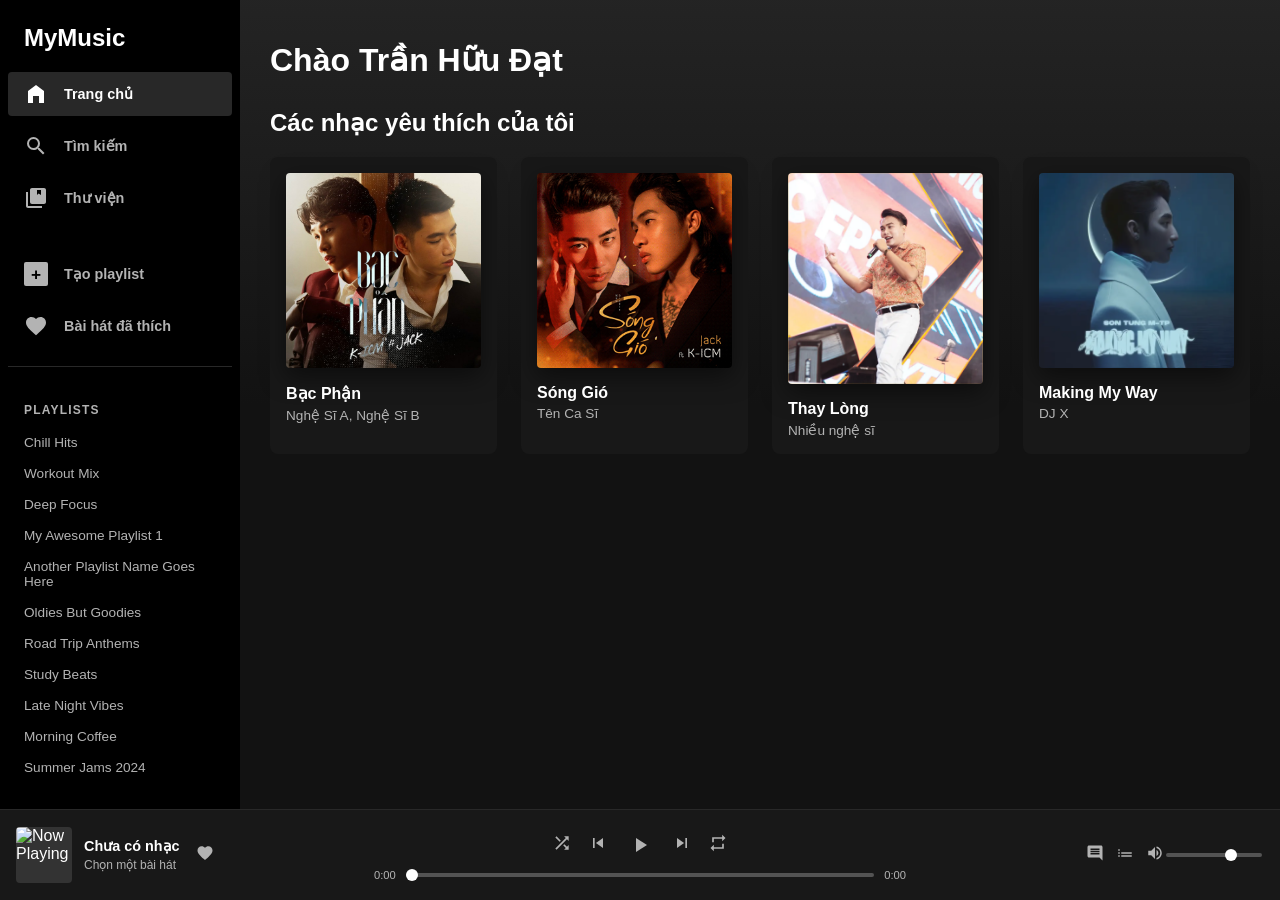
==== commit 2350197c: "index" ====
--- a/index.html
+++ b/index.html
@@ -1,493 +1,713 @@
-<!-- <?php
-// if (!isset($_SESSION["userName"])) {
-// 	// Redirect user to the login page if not logged in
-// 	header("Location: reaction_form.html");
-// 	exit(); // Stop further execution of the script
-// }
-?> -->
-
-<html style="font-size: 80px;">
-    <head>
-<!-- head.php -->
-<meta http-equiv="X-UA-Compatible" content="IE=EDGE">
-<meta http-equiv="Content-Type" content="text/html; charset=utf-8">
-<meta name="author" content="www.vancheer.com">
-<meta name="viewport" content="width=device-width,user-scalable=no, initial-scale=1">
-<meta name="Keywords" content="Qman Toys">
-<meta name="Description"
-  content="Children's building blocks Guangdong Qman Culture Communication Co., LtdSmall building blocks">
-<title>Our Products - Qman Toys</title>
-<link href="/style/main.css" rel="stylesheet" type="text/css">
-<link href="/style/index.css" rel="stylesheet" type="text/css">
-<link href="/style/media.css" rel="stylesheet" type="text/css">
-<link rel="stylesheet" href="/style/swiper.min.css">
-<link rel="stylesheet" href="/style/animate.min.css">
-<link rel="stylesheet" href="/style/jie.css">
-
-
-<!-- Moblie  -->
-<script language="javascript" type="text/javascript" src="/script/js.js"></script>
-
-
-<script language="javascript" type="text/javascript" src="/script/jquery-3.5.1.min.js"></script>
-
-<!--[if lte IE 6]>
-    <script src="script/png.js" type="text/javascript"></script>
-        <script type="text/javascript">
-            DD_belatedPNG.fix('div, ul, img, li, input , a');
-        </script>
-    <![endif]-->
-<link rel="stylesheet" href="https://site-assets.fontawesome.com/releases/v5.15.4/css/all.css">
-
-<!-- Thêm favicon vào đây -->
-<link rel="icon" href="/images/keeppley_logo.webp" type="image/x-icon">
-
-
-
-<!-- link icon -->
-<link rel="stylesheet" data-purpose="Layout StyleSheet" title="Web Awesome"
-  href="/css/app-wa-8d95b745961f6b33ab3aa1b98a45291a.css?vsn=d">
-
-<link rel="stylesheet" href="https://site-assets.fontawesome.com/releases/v6.4.0/css/all.css">
-
-<link rel="stylesheet" href="https://site-assets.fontawesome.com/releases/v6.4.0/css/sharp-solid.css">
-
-<link rel="stylesheet" href="https://site-assets.fontawesome.com/releases/v6.4.0/css/sharp-regular.css">
-
-<link rel="stylesheet" href="https://site-assets.fontawesome.com/releases/v6.4.0/css/sharp-light.css">
-
-    </head>
-<body inmaintabuse="1">
-    
-
-    <!-- Desktop -->
-    <div class="headD"></div>
-    <div class="headDiv home">
-        <div class="wal">
-            <a href="/en/" class="logo">
-                <img src="/images/20221010151814746.png" class="PC-Box" alt="Qman Toys">
-                <img src="/images/20221010151821394.png" class="Phone-Box" alt="Qman Toys">
-            </a>
-            <a href="javascript:;" class="navA"></a>
-            <div class="txt Phone-Box">
-                Our Products
-
-
-            </div>
-            <div class="nav">
+<!DOCTYPE html>
+<html lang="vi">
+<head>
+    <meta charset="UTF-8">
+    <meta name="viewport" content="width=device-width, initial-scale=1.0">
+    <title>My Music Player (Interactive)</title>
+    <style>
+        /* CSS TỪ VÍ DỤ TRƯỚC - GIỮ NGUYÊN */
+        /* Reset & Basic Styles */
+        body {
+            margin: 0;
+            font-family: -apple-system, BlinkMacSystemFont, "Segoe UI", Roboto, Helvetica, Arial, sans-serif;
+            background-color: #121212; /* Dark background like Spotify */
+            color: #ffffff;
+            overflow: hidden; /* Prevent body scroll, individual sections will scroll */
+        }
+
+        a {
+            text-decoration: none;
+            color: #b3b3b3;
+        }
+
+        a:hover {
+            color: #ffffff;
+        }
+
+        ul {
+            list-style: none;
+            padding: 0;
+            margin: 0;
+        }
+
+        button {
+            background-color: transparent;
+            border: none;
+            color: #b3b3b3;
+            cursor: pointer;
+            padding: 0;
+        }
+        button:hover {
+            color: #ffffff;
+        }
+
+        /* Main Layout: Grid like Spotify Desktop */
+        .music-player-container {
+            display: grid;
+            grid-template-columns: 240px 1fr; /* Sidebar width and main content */
+            grid-template-rows: 1fr auto;    /* Main content fills height, player bar fixed height */
+            height: 100vh;
+            grid-template-areas:
+                "sidebar main-content"
+                "player-bar player-bar";
+        }
+
+        /* 1. Sidebar */
+        .sidebar {
+            grid-area: sidebar;
+            background-color: #000000;
+            padding: 24px 8px;
+            display: flex;
+            flex-direction: column;
+            overflow-y: auto;
+        }
+
+        .sidebar .logo {
+            font-size: 1.5em;
+            font-weight: bold;
+            padding: 0 16px 20px 16px;
+            color: #ffffff;
+        }
+
+        .sidebar-nav ul li a, .sidebar-nav ul li button {
+            display: flex;
+            align-items: center;
+            padding: 10px 16px;
+            font-size: 0.9em;
+            font-weight: bold;
+            border-radius: 4px;
+            margin-bottom: 8px;
+        }
+        .sidebar-nav ul li a.active, .sidebar-nav ul li button.active {
+            background-color: #282828;
+            color: #ffffff;
+        }
+        .sidebar-nav ul li a svg, .sidebar-nav ul li button svg {
+            margin-right: 16px;
+            width: 24px;
+            height: 24px;
+        }
+
+        .sidebar-playlists {
+            padding: 20px 16px 0 16px;
+            border-top: 1px solid #282828;
+            margin-top: 10px;
+            flex-grow: 1; /* Allow playlists to take remaining space and scroll */
+            overflow-y: auto;
+        }
+        .sidebar-playlists h4 {
+            font-size: 0.75em;
+            text-transform: uppercase;
+            letter-spacing: .1em;
+            margin-bottom: 10px;
+            color: #b3b3b3;
+        }
+        .sidebar-playlists ul li a {
+            display: block;
+            padding: 8px 0;
+            font-size: 0.85em;
+            color: #b3b3b3;
+        }
+        .sidebar-playlists ul li a:hover {
+            color: #ffffff;
+        }
+        .create-playlist-btn {
+            font-size: 0.9em !important;
+            font-weight: bold !important;
+            color: #b3b3b3 !important;
+        }
+        .create-playlist-btn:hover {
+            color: #ffffff !important;
+        }
+        .create-playlist-btn .plus-icon {
+            background-color: #b3b3b3;
+            color: #000;
+            width: 24px;
+            height: 24px;
+            display: flex;
+            justify-content: center;
+            align-items: center;
+            font-size: 1.2em;
+            margin-right: 16px;
+            border-radius: 2px;
+        }
+        .create-playlist-btn:hover .plus-icon {
+            background-color: #ffffff;
+        }
+
+
+        /* 2. Main Content Area */
+        .main-content {
+            grid-area: main-content;
+            background: linear-gradient(rgba(40,40,40,0.8), #121212 50%); /* Subtle gradient at top */
+            overflow-y: auto;
+            padding: 20px 30px;
+        }
+        .main-content h1 {
+            font-size: 2em;
+            margin-bottom: 30px;
+        }
+        .content-section {
+            margin-bottom: 40px;
+        }
+        .content-section h2 {
+            font-size: 1.5em;
+            margin-bottom: 20px;
+        }
+        .card-grid {
+            display: grid;
+            grid-template-columns: repeat(auto-fill, minmax(180px, 1fr));
+            gap: 24px;
+        }
+        .card {
+            background-color: #181818;
+            padding: 16px;
+            border-radius: 8px;
+            transition: background-color 0.3s ease;
+            position: relative; /* For play button */
+            cursor: pointer; /* Make the whole card clickable for simplicity or just the play button */
+        }
+        .card:hover {
+            background-color: #282828;
+        }
+        .card img.album-art {
+            width: 100%;
+            border-radius: 4px;
+            margin-bottom: 12px;
+            box-shadow: 0 8px 24px rgba(0,0,0,0.5);
+        }
+        .card h3.song-title { /* Added class for JS */
+            font-size: 1em;
+            margin: 0 0 4px 0;
+            white-space: nowrap;
+            overflow: hidden;
+            text-overflow: ellipsis;
+        }
+        .card p.song-artist { /* Added class for JS */
+            font-size: 0.85em;
+            color: #b3b3b3;
+            margin: 0;
+            white-space: nowrap;
+            overflow: hidden;
+            text-overflow: ellipsis;
+        }
+        .card .play-button-overlay {
+            position: absolute;
+            bottom: 80px; /* Adjust based on card content */
+            right: 20px;
+            background-color: #1DB954; /* Spotify green */
+            color: white;
+            border-radius: 50%;
+            width: 48px;
+            height: 48px;
+            display: flex;
+            justify-content: center;
+            align-items: center;
+            font-size: 1.5em;
+            opacity: 0;
+            transform: translateY(10px);
+            transition: opacity 0.3s ease, transform 0.3s ease;
+            box-shadow: 0 4px 8px rgba(0,0,0,0.3);
+            pointer-events: none; /* So it doesn't interfere with card click */
+        }
+        .card:hover .play-button-overlay {
+            opacity: 1;
+            transform: translateY(0);
+        }
+
+
+        /* 3. Player Bar */
+        .player-bar {
+            grid-area: player-bar;
+            background-color: #181818;
+            border-top: 1px solid #282828;
+            padding: 0 16px;
+            height: 90px;
+            display: flex;
+            align-items: center;
+            justify-content: space-between;
+        }
+
+        .player-bar .song-info {
+            display: flex;
+            align-items: center;
+            min-width: 180px; /* Spotify's min-width */
+            flex: 1 0 180px;
+        }
+        .player-bar .song-info img#now-playing-art { /* Added ID for JS */
+            width: 56px;
+            height: 56px;
+            margin-right: 12px;
+            border-radius: 4px;
+            background-color: #333; /* Placeholder if no art */
+        }
+        .player-bar .song-info .text-details h4#now-playing-title { /* Added ID for JS */
+            font-size: 0.9em;
+            margin: 0 0 4px 0;
+            white-space: nowrap;
+            overflow: hidden;
+            text-overflow: ellipsis;
+        }
+        .player-bar .song-info .text-details p#now-playing-artist { /* Added ID for JS */
+            font-size: 0.75em;
+            color: #b3b3b3;
+            margin: 0;
+            white-space: nowrap;
+            overflow: hidden;
+            text-overflow: ellipsis;
+        }
+        .player-bar .song-info .actions button {
+            margin-left: 16px;
+            font-size: 1.1em;
+        }
+
+        .player-bar .player-controls {
+            display: flex;
+            flex-direction: column;
+            align-items: center;
+            justify-content: center;
+            flex: 2 0 auto; /* Take more space but can shrink */
+            max-width: 722px; /* Spotify's max-width */
+        }
+        .player-bar .player-controls .buttons {
+            display: flex;
+            align-items: center;
+            gap: 16px;
+            margin-bottom: 8px;
+        }
+        .player-bar .player-controls .buttons button {
+            font-size: 1.2em;
+        }
+        .player-bar .player-controls .buttons .play-pause-btn#main-play-pause-btn { /* Added ID for JS */
+            font-size: 1.8em; /* Larger play button */
+            width: 32px;
+            height: 32px;
+            border-radius: 50%;
+            display: flex;
+            align-items: center;
+            justify-content: center;
+        }
+        .player-bar .player-controls .buttons .play-pause-btn#main-play-pause-btn:hover {
+            transform: scale(1.1);
+        }
+        .player-bar .progress-bar-container {
+            display: flex;
+            align-items: center;
+            width: 100%;
+            gap: 8px;
+            font-size: 0.7em;
+            color: #b3b3b3;
+        }
+        .player-bar .progress-bar-container span#current-time { /* Added ID */
+            min-width: 30px; text-align: right;
+        }
+        .player-bar .progress-bar-container span#total-time { /* Added ID */
+            min-width: 30px;
+        }
+        .player-bar .progress-bar-container input#progress-bar[type="range"] { /* Added ID */
+            flex-grow: 1;
+            height: 4px;
+            -webkit-appearance: none;
+            appearance: none;
+            background: #535353;
+            border-radius: 2px;
+            cursor: pointer;
+        }
+        .player-bar .progress-bar-container input#progress-bar[type="range"]::-webkit-slider-thumb {
+            -webkit-appearance: none;
+            appearance: none;
+            width: 12px;
+            height: 12px;
+            background: #ffffff;
+            border-radius: 50%;
+            cursor: pointer;
+        }
+        .player-bar .progress-bar-container input#progress-bar[type="range"]::-moz-range-thumb {
+            width: 12px;
+            height: 12px;
+            background: #ffffff;
+            border-radius: 50%;
+            cursor: pointer;
+            border: none;
+        }
+
+
+        .player-bar .other-controls {
+            display: flex;
+            align-items: center;
+            justify-content: flex-end;
+            min-width: 180px;
+            flex: 1 0 180px;
+        }
+        .player-bar .other-controls button {
+            margin-left: 12px;
+            font-size: 1.1em;
+        }
+        .player-bar .other-controls .volume-bar-container {
+            display: flex;
+            align-items: center;
+            width: 100px; /* Fixed width for volume slider */
+        }
+        .player-bar .other-controls .volume-bar-container input#volume-bar[type="range"] { /* Added ID */
+            width: 100%;
+            height: 4px;
+            -webkit-appearance: none;
+            appearance: none;
+            background: #535353;
+            border-radius: 2px;
+            cursor: pointer;
+        }
+        .player-bar .other-controls .volume-bar-container input#volume-bar[type="range"]::-webkit-slider-thumb {
+            -webkit-appearance: none;
+            appearance: none;
+            width: 12px;
+            height: 12px;
+            background: #ffffff;
+            border-radius: 50%;
+            cursor: pointer;
+        }
+         .player-bar .other-controls .volume-bar-container input#volume-bar[type="range"]::-moz-range-thumb {
+            width: 12px;
+            height: 12px;
+            background: #ffffff;
+            border-radius: 50%;
+            cursor: pointer;
+            border: none;
+        }
+
+        /* Placeholder SVG Icons (simple ones) */
+        .icon-home path, .icon-search path, .icon-library path,
+        .icon-add path, .icon-like path, .icon-lyrics path,
+        .icon-queue path, .icon-devices path, .icon-volume path,
+        .icon-shuffle path, .icon-prev path, .icon-play path,
+        .icon-pause path, .icon-next path, .icon-repeat path {
+            fill: currentColor;
+        }
+
+        /* Hidden audio element */
+        #audio-player {
+            display: none;
+        }
+    </style>
+</head>
+<body>
+    <audio id="audio-player"></audio> <!-- THE AUDIO ELEMENT -->
+
+    <div class="music-player-container">
+        <!-- 1. Sidebar (NO CHANGES HERE FROM PREVIOUS) -->
+        <nav class="sidebar">
+            <div class="logo">MyMusic</div>
+            <div class="sidebar-nav">
                 <ul>
-                    <li><a href="/index.html" class="on">Home</a></li>
-                    <li><a href="/en/product.php"  >Products</a></li>
-
-                    <li><a href="/en/Contact/">Contact Us</a></li>
+                    <li>
+                        <a href="#" class="active">
+                            <svg viewBox="0 0 24 24" class="icon-home"><path d="M12 3L4 9v12h5v-7h6v7h5V9z"></path></svg>
+                            Trang chủ
+                        </a>
+                    </li>
+                    <li>
+                        <a href="#">
+                            <svg viewBox="0 0 24 24" class="icon-search"><path d="M15.5 14h-.79l-.28-.27A6.471 6.471 0 0 0 16 9.5 6.5 6.5 0 1 0 9.5 16c1.61 0 3.09-.59 4.23-1.57l.27.28v.79l5 4.99L20.49 19l-4.99-5zm-6 0C7.01 14 5 11.99 5 9.5S7.01 5 9.5 5 14 7.01 14 9.5 11.99 14 9.5 14z"></path></svg>
+                            Tìm kiếm
+                        </a>
+                    </li>
+                    <li>
+                        <a href="#">
+                            <svg viewBox="0 0 24 24" class="icon-library"><path d="M4 6H2v14c0 1.1.9 2 2 2h14v-2H4V6zm16-4H8c-1.1 0-2 .9-2 2v12c0 1.1.9 2 2 2h12c1.1 0 2-.9 2-2V4c0-1.1-.9-2-2-2zm-3 2v5l-2.5-1.5L13 9V4h5zM8 16h12V4h-2v7l-2.5-1.5L13 9V4H8v12z"></path></svg>
+                            Thư viện
+                        </a>
+                    </li>
                 </ul>
             </div>
-            <div class="lan">
-                <ul>                    
-                    
-                    <li><a href="doraemon_en.html" class="cur">EN</a></li>
-                    <li><a href="doraemon_vn.html">VN</a></li>
-                    
-                    <!-- Show Icon cart and Profile Avatar -->
-                    
-                        <!-- <li><a href="#">Welcome, Doraemon và những người bạn tuyệt vời</a></li> -->
-                    
-                        <!-- Show Icon cart  -->
-                        <!-- <button >Giỏ hàng</button> -->
-                        <!-- <li><a id="cartButton" class="fa-solid fa-cart-shopping btn-cart" style="color: #000000;"></a> </li> -->
-                    
-                        <!-- EN -->
-                        <li><a href="/php/Signup_en.php">Sign Up</a></li>
-                        <li><a href="/html/reaction_form_en.html">Login</a></li>
+            <div class="sidebar-nav" style="margin-top: 24px;">
+                 <ul>
+                    <li>
+                        <button class="create-playlist-btn">
+                            <span class="plus-icon">+</span>
+                            Tạo playlist
+                        </button>
+                    </li>
+                    <li>
+                        <a href="#">
+                            <svg viewBox="0 0 24 24" class="icon-like"><path d="M12 21.35l-1.45-1.32C5.4 15.36 2 12.28 2 8.5 2 5.42 4.42 3 7.5 3c1.74 0 3.41.81 4.5 2.09C13.09 3.81 14.76 3 16.5 3 19.58 3 22 5.42 22 8.5c0 3.78-3.4 6.86-8.55 11.54L12 21.35z"></path></svg>
+                            Bài hát đã thích
+                        </a>
+                    </li>
                 </ul>
             </div>
-        </div>
-    </div>
-    <!---->
-
-    <!-- Mobile-->
-    <div class="navLayer">
-
-    <div class="bg">
-        <div class="toptop ">
-            <a href="product.html" class="logo"><img src="/images/20221010151821394.png" alt="Qman Toys"></a>
-
-            <div class="txt">Home</div>
-            <a style="padding-top: 20px;" href="javascript:;" class="closeBtn"><img src="/images/close.png" /></a>
-        </div>
-        <div class="sideNav">
-        <div class="bar"></div>
-            <div class="bar"></div>
-            <div class="bar"></div>
-            <div class="subNav"><a href="/en"><img src="/images/20220825135842913.png" alt="">Our Story</a></div>
-            <div class="subNav"><a href="/en/product/"><img src="/images/20220825135859657.png" alt="">Our
-                    Products</a></div>
-
-            <div class="subNav"><a href="/en/Contact/"><img src="/images/20220825135930547.png" alt="">Contact Us</a>
-            </div>
-        </div>
-        <div class="lan">
-            <ul>
-                <li><a href="/php/Signup_en.php">Sign Up</a></li>
-                <li><a href="/html/reaction_form_en.html">Login</a></li>
-
-            </ul>
-        </div>
-    </div>
-
-</div>
-
-<Style>
-    .hamburger-menu {
-        display: inline-block;
-        cursor: pointer;
-        position: absolute;
-        top: 20px;
-        /* Adjust according to your layout */
-        right: 20px;
-        /* Adjust according to your layout */
-    }
-
-    .hamburger-menu .bar {
-        width: 25px;
-        /* Width of the bars */
-        height: 3px;
-        /* Thickness of the bars */
-        background-color: #fff;
-        /* Color of the bars, adjust as needed */
-        margin: 5px 0;
-        transition: 0.4s;
-    }
-
-    /* .pbanner img{
-        padding-left: 200px;
-    } */
-
-    .bg-background {
-        background-color: #ffffff;
-    }
-
-    .text-foreground {
-        color: #333333;
-    }
-
-    .text-muted-foreground {
-        color: #888888;
-    }
-
-    .hover\:bg-gray-100:hover {
-        background-color: #f0f0f0;
-    }
-
-    .border-border {
-        border-color: #dddddd;
-    }
-
-    .hover\:bg-gray-200:hover {
-        background-color: #e2e2e2;
-    }
-
-    .qman-btn {
-        margin-top: 40px;
-        background-color: yellow;
-        padding: 15px 20px;
-        border: none;
-        border-radius: 10px;
-        cursor: pointer;
-        font-size: 18px;
-    }
-
-    .qman-btn:hover {
-        background-color: #fffd7d;
-    }
-
-    .keeppley-btn {
-        background-color: none;
-        margin-top: 40px;
-        padding: 15px 20px;
-        border: none;
-        border-radius: 10px;
-        cursor: pointer;
-        font-size: 18px;
-    }
-
-    .keeppley-btn:hover {
-        background-color: #cfcfcf;
-    }
-
-    .lego-btn {
-        margin-top: 40px;
-        background-color: #e74c3c;
-        color: white;
-        padding: 15px 20px;
-        border: none;
-        border-radius: 10px;
-        cursor: pointer;
-        font-size: 18px;
-    }
-
-    .lego-btn:hover {
-        background-color: #ff0000;
-    }
-</Style>
-
-<script>
-    document.querySelector('.hamburger-menu').addEventListener('click', function () {
-        document.querySelector('.navLayer').classList.toggle('open');
-    });
-
-</script>
-    
-    
-<div style="margin-bottom: 50px;" class="swiper-slide pageSlide indexP2 cur swiper-slide-next">
-    <div class="bg PC-Box" style="background-image: url(/images/index.png); padding-top: 20px;">
-    </div>
-    <div class="bg Phone-Box"><img src="/images/index.png" alt="A new generation block brand, born in 2019.">
-    </div>
-    <div class="wal">
-        <div class="conDiv">
-            <div class="limg"><img src="/images/2022101014476761.png"
-                    alt="A new generation block brand, born in 2019."></div>
-            <div style="color: black;" class="txt">A leading Chinese toy brand, specializing in original building
-                blocks since 1994.</div>
-            <div style="color: black;" class="content">
-                <p>The journey of Qman began in 1994, sparked by Mr. Zhan Kehua's realization of his children's deep
-                    love
-                    for building blocks. This passion inspired the creation of an original Chinese brand focused on
-                    building
-                    blocks.</p>
-                <p>Today, Qman has evolved into more than just a children's toy brand—it is a celebrated national
-                    brand that
-                    has grown alongside multiple generations. We are committed to the brand philosophy that "Qman
-                    blocks
-                    make dreams come true," and together with our customers, we use small building pieces to bring
-                    dreams to
-                    life.</p>
-            </div>
-            <a href="Qman_Products.html"><button id="button-add" class="qman-btn">View Products</button></a>
-        </div>
-    </div>
-    <!-- <div class="botImg">
-        <img src="/images/20221010121217938.png" class="PC-Box" alt="Brand Histroy">
-        <img src="/images/20221010121225833.png" class="Phone-Box" alt="Brand Histroy">
-    </div> -->
-</div>
-
-<div style="margin-bottom: 50px;" class="swiper-slide pageSlide indexP2 cur swiper-slide-next">
-    <div class="bg PC-Box" style="background-image: url(/images/20220906090844329.jpg); padding-top: 20px;">
-    </div>
-    <div class="bg Phone-Box"><img src="/images/20220906090914242.jpg"
-            alt="A new generation block brand, born in 2019."></div>
-    <div class="wal">
-        <div class="conDiv">
-            <div class="limg"><img src="/images/2022082419251955.png"
-                    alt="A new generation block brand, born in 2019."></div>
-            <div class="txt">A new generation block brand, born in 2019.</div>
-            <div class="content">
-                <p>Keeppley is a new-generation brand under Qman, a company that has specialized in producing
-                    building block
-                    models similar to LEGO since 1994.
-                    Keeppley focuses on offering players high-quality,
-                    officially licensed products at affordable prices, making them accessible to anyone.</p><br>
-                <p>Keeppley's product range is incredibly diverse, spanning creative house and shop models,
-                    magnificent
-                    architectural structures, as well as unique themes like Pokémon, Doraemon, and other anime and
-                    manga
-                    series.</p>
-            </div>
-            <a href="Keeppley_Products.html"><button id="button-add" class="keeppley-btn">View Products</button></a>
-        </div>
-    </div>
-</div>
-
-
-
-<div class="swiper-slide pageSlide indexP3">
-
-    <div class="wal">
-        <div style="display: flex; justify-content: center; align-items: center;">
-            <img src="/images/LEGO_logo.png" alt="">                
-        </div>
-        <div class="content">
-            <p><strong>Imagination:</strong> Promoting free play as a means to foster creativity and curiosity, and
-                to
-                explore the possibilities of turning the ordinary into something extraordinary.</p>
-
-            <p><strong>Creativity:</strong> Blending logical thinking with playfulness to generate new, surprising,
-                and
-                valuable ideas—an essential skill for thriving in the modern world.</p>
-
-            <p><strong>Fun:</strong> Embracing the joy of activity, adventure, and the satisfaction that comes from
-                mastering challenges.</p>
-
-            <p><strong>Learning:</strong> Highlighting the importance of curiosity, experimentation, and
-                collaboration
-                in gaining new skills and insights through play.</p>
-
-            <p><strong>Caring:</strong> Committing to positively impact the lives of children, our teams, partners,
-                and
-                the broader world.</p>
-
-            <p><strong>Quality:</strong> Striving for continuous improvement to deliver top-quality products and
-                experiences, earning trust and recommendations.</p>
-        </div>
-        <div class="txt">Top LEGO Category</div>
-        <div style="display: flex; justify-content: center; align-items: center; padding:20px">
-            <a href=""><img style="padding:20px" src="/images/LegoChima.jfif" alt="" height="150" width="275">  </a>
-            <a href=""><img style="padding:20px" src="/images/LegoNexoKnights.jfif" alt="" height="150"  width="275">  </a>
-            <a href=""><img style="padding:20px" src="/images/LEGO-City-logo.jpg" alt="" height="150"  width="275">  </a>
-            <a href=""><img style="padding:20px" src="/images/LegoNinjago.jfif" alt="" height="150"  width="275"> </a>
-        </div>
-
-        <!-- <a href="LEGO_Products.php"><button id="button-add" class="lego-btn">View Products</button></a> -->
-    </div>
-
-</div>
-    <!---->
-
-    
-    <footer style="padding: 20px 0; font-family: Arial, sans-serif; font-size:20px ">
-        <div style="display: flex; justify-content: center; align-items: center;">
-            <img src="/images/17.png" alt="" class="f-cute">
-        </div>
-        <div
-            style="background-color: #f5f5f5; display: flex; justify-content: space-around; flex-wrap: wrap; padding-left:30px">
-            <!-- LEGAL -->
-            <div style="flex: 1 1 200px; max-width: 15%; ">
-                <p class="label-footer">LEGAL</p>
-                <ul style="list-style: none; padding-left: 0;">
-                    <li><a href="#">Faq</a></li>
-                    <li><a href="#">Retailers</a></li>
-                    <li><a href="#">Privacy Policy</a></li>
-                    <li><a href="#">Cookies</a></li>
+            <div class="sidebar-playlists">
+                <h4>PLAYLISTS</h4>
+                <ul>
+                    <li><a href="#">Chill Hits</a></li>
+                    <li><a href="#">Workout Mix</a></li>
+                    <li><a href="#">Deep Focus</a></li>
+                     <li><a href="#">My Awesome Playlist 1</a></li>
+                     <li><a href="#">Another Playlist Name Goes Here</a></li>
+                     <li><a href="#">Oldies But Goodies</a></li>
+                     <li><a href="#">Road Trip Anthems</a></li>
+                     <li><a href="#">Study Beats</a></li>
+                     <li><a href="#">Late Night Vibes</a></li>
+                     <li><a href="#">Morning Coffee</a></li>
+                     <li><a href="#">Summer Jams 2024</a></li>
+                     <li><a href="#">Indie Discoveries</a></li>
                 </ul>
             </div>
-    
-            <!-- SERVICES -->
-            <div style="flex: 1 1 200px; max-width: 15%; background-color: #f5f5f5;">
-                <p class="label-footer">SERVICES</p>
-                <ul style="list-style: none; padding-left: 0;">
-                    <li><a href="#">Track Order</a></li>
-                    <li><a href="#">Returns</a></li>
-                    <li><a href="#">Shipping</a></li>
-                    <li><a href="#">FAQs</a></li>
-                </ul>
-            </div>
-    
-            <!-- GET IN TOUCH -->
-            <div style="flex: 1 1 200px; max-width: 15%; background-color: #f5f5f5;">
-                <p class="label-footer">GET IN TOUCH</p>
-                <p>Any questions? Let us know in store at 8th floor,
-                    379 Hudson St, New York, NY 10018 <br>
-                    or call us on (+1) 96 716 6879</p>
-                <div>
-                    <a href="#"><i class="fab fa-facebook-f"></i></a>
-                    <a href="#"><i class="fab fa-twitter"></i></a>
-                    <a href="#"><i class="fab fa-instagram"></i></a>
+        </nav>
+
+        <!-- 2. Main Content Area -->
+        <main class="main-content">
+            <h1>Chào Trần Hữu Đạt</h1>
+            <section class="content-section">
+                <h2>Các nhạc yêu thích của tôi</h2>
+                <div class="card-grid">
+                    <!-- CARD 1: ADD data-src, data-title, data-artist, data-art -->
+                    <div class="card"
+                         data-src="audio/bac-phan.mp3"
+                         data-title="Bạc Phận"
+                         data-artist="Nghệ Sĩ A, Nghệ Sĩ B"
+                         data-art="img/bac-phan.jpg">
+                        <img src="img/bac-phan.jpg" alt="Album Art" class="album-art">
+                        <h3 class="song-title">Bạc Phận</h3>
+                        <p class="song-artist">Nghệ Sĩ A, Nghệ Sĩ B</p>
+                        <button class="play-button-overlay">▶</button>
+                    </div>
+                     <!-- CARD 2 -->
+                    <div class="card"
+                         data-src="audio/song-gio.mp3"
+                         data-title="Sóng Gió"
+                         data-artist="Nghệ Sĩ Jack"
+                         data-art="img/song-gio.png">
+                        <img src="img/song-gio.png" alt="Album Art" class="album-art">
+                        <h3 class="song-title">Sóng Gió</h3>
+                        <p class="song-artist">Tên Ca Sĩ</p>
+                        <button class="play-button-overlay">▶</button>
+                    </div>
+                     <!-- CARD 3 -->
+                    <div class="card"
+                         data-src="audio/thay-long.mp3" 
+                         data-title="Thay Lòng"
+                         data-artist="Nhiều nghệ sĩ"
+                         data-art="img/nal.png">
+                        <img src="img/nal.png" alt="Album Art" class="album-art">
+                        <h3 class="song-title">Thay Lòng</h3>
+                        <p class="song-artist">Nhiều nghệ sĩ</p>
+                        <button class="play-button-overlay">▶</button>
+                    </div>
+                    <!-- ADD MORE CARDS SIMILARLY -->
+                    <div class="card"
+                         data-src="audio/making-my-way.mp3"
+                         data-title="Making My Way"
+                         data-artist="DJ X"
+                         data-art="img/making-my-way.jpg">
+                        <img src="img/making-my-way.jpg" alt="Album Art" class="album-art">
+                        <h3 class="song-title">Making My Way</h3>
+                        <p class="song-artist">DJ X</p>
+                        <button class="play-button-overlay">▶</button>
+                    </div>
+                </div>
+            </section>
+            <!-- ... other sections ... -->
+        </main>
+
+        <!-- 3. Player Bar -->
+        <footer class="player-bar">
+            <div class="song-info">
+                <img src="https://via.placeholder.com/56/333/FFFFFF?text=Art" alt="Now Playing" id="now-playing-art">
+                <div class="text-details">
+                    <h4 id="now-playing-title">Chưa có nhạc</h4>
+                    <p id="now-playing-artist">Chọn một bài hát</p>
+                </div>
+                <div class="actions">
+                    <button title="Thích">
+                        <svg viewBox="0 0 24 24" width="18" height="18" class="icon-like"><path d="M12 21.35l-1.45-1.32C5.4 15.36 2 12.28 2 8.5 2 5.42 4.42 3 7.5 3c1.74 0 3.41.81 4.5 2.09C13.09 3.81 14.76 3 16.5 3 19.58 3 22 5.42 22 8.5c0 3.78-3.4 6.86-8.55 11.54L12 21.35z"></path></svg>
+                    </button>
                 </div>
             </div>
-    
-            <!-- NEWSLETTER -->
-            <div style="flex: 1 1 200px; max-width: 15%; background-color: #f5f5f5;">
-                <p class="label-footer">NEWSLETTER</p>
-                <input type="email" placeholder="email@example.com"
-                    style="width: 150px; padding: 10px; margin-bottom: 10px;">
-                <button
-                    style="background-color: #ff4081; color: white; padding: 10px 20px; border: none; cursor: pointer;">SUBSCRIBE</button>
+
+            <div class="player-controls">
+                <div class="buttons">
+                    <button title="Ngẫu nhiên">
+                        <svg viewBox="0 0 24 24" width="20" height="20" class="icon-shuffle"><path d="M10.59 9.17L5.41 4 4 5.41l5.17 5.17 1.42-1.41zM14.5 4l2.04 2.04L4 18.59 5.41 20 17.96 7.46 20 9.5V4h-5.5zm.33 9.41l-1.41 1.41 3.13 3.13L14.5 20H20v-5.5l-2.04 2.04-3.13-3.13z"></path></svg>
+                    </button>
+                    <button title="Trước">
+                        <svg viewBox="0 0 24 24" width="20" height="20" class="icon-prev"><path d="M6 6h2v12H6zm3.5 6l8.5 6V6z"></path></svg>
+                    </button>
+                    <button class="play-pause-btn" id="main-play-pause-btn" title="Phát">
+                        <svg viewBox="0 0 24 24" width="24" height="24" class="icon-play"><path d="M8 5v14l11-7z"></path></svg>
+                    </button>
+                    <button title="Tiếp theo">
+                        <svg viewBox="0 0 24 24" width="20" height="20" class="icon-next"><path d="M6 18l8.5-6L6 6v12zM16 6v12h2V6h-2z"></path></svg>
+                    </button>
+                    <button title="Lặp lại">
+                        <svg viewBox="0 0 24 24" width="20" height="20" class="icon-repeat"><path d="M7 7h10v3l4-4-4-4v3H5v6h2V7zm10 10H7v-3l-4 4 4 4v-3h12v-6h-2v4z"></path></svg>
+                    </button>
+                </div>
+                <div class="progress-bar-container">
+                    <span id="current-time">0:00</span>
+                    <input type="range" id="progress-bar" min="0" max="100" value="0" title="Thanh tiến trình">
+                    <span id="total-time">0:00</span>
+                </div>
             </div>
-        </div>
-    
-        <!-- <hr style="margin: 20px 0; background-color: #f5f5f5;"> -->
-    
-        <div style="text-align: center; background-color: #f5f5f5;">
-            <img src="/icons/icon-pay-01.png" alt="Payment Methods" style="margin-top: 10px;">
-            <img src="/icons/icon-pay-02.png" alt="Payment Methods" style="margin-top: 10px;">
-            <img src="/icons/icon-pay-03.png" alt="Payment Methods" style="margin-top: 10px;">
-            <img src="/icons/icon-pay-04.png" alt="Payment Methods" style="margin-top: 10px;">
-            <img src="/icons/icon-pay-05.png" alt="Payment Methods" style="margin-top: 10px;">
-            <p>&copy; 2024 All rights reserved | Made with <i class="fas fa-heart"></i> Group 5</p>
-    
-        </div>
-    </footer>
-    
-    <!-- You can add this CSS for better styling -->
-    <style>
-        footer a {
-            color: #000;
-            text-decoration: none;
-            font-size: 14px;
-            padding-bottom: 30px
-        }
-    
-        footer p {
-            color: #000;
-            text-decoration: none;
-            font-size: 14px;
-            padding-bottom: 30px;
-            padding-top: 18px
-        }
-    
-        footer a:hover {
-            text-decoration: underline;
-            padding-bottom: 30px
-        }
-    
-        footer i {
-            margin: 0 5px;
-            font-size: 14px;
-        }
-    
-        footer input[type="email"] {
-            border: 1px solid #ccc;
-            border-radius: 4px;
-            padding-bottom: 30px
-        }
-    
-        footer button {
-            border-radius: 4px;
-            padding-bottom: 30px
-        }
-    
-        .label-footer {
-            font-weight: bold;
-            font-size: 18px;
-        }
-    </style>
-
-
-     
-
-
-<script language="javascript" type="text/javascript" src="/en/script/js.js"></script>
-<script src="chrome-extension://igkkmokkmlbkkgdnkkancbonkbbmkioc/sm.bundle.js" data-pname="recorder-screenshot-v3" data-asset-path="https://apv3.s3.ap-northeast-2.amazonaws.com"></script><div style="display: none" class="ubey-RecordingScreen-count-down ubey-RecordingScreen-count-down-container">
-          <style>
-              .ubey-RecordingScreen-count-down-container {
-                  position: fixed;
-                  height: 100vh;
-                  width: 100vw;
-                  top: 0;
-                  left: 0;
-                  z-index: 9999999999999;
-                  background-color: rgba(0, 0, 0, 0.2);
-              }
-      
-              .ubey-RecordingScreen-count-down-content {
-                  position: absolute;
-                  display: flex;
-                  top: 50%;
-                  left: 50%;
-                  justify-content: center;
-                  align-items: center;
-                  color: white;
-                  height: 15em;
-                  width: 15em;
-                  transform: translate(-50%, -100%);
-                  background-color: rgba(0, 0, 0, 0.6);
-                  border-radius: 50%;
-              }
-      
-              #ubey-RecordingScreen-count-count {
-                  font-size: 14em;
-                  transform: translateY(-2%);
-              }
-          </style>
+
+            <div class="other-controls">
+                <button title="Lời bài hát">
+                    <svg viewBox="0 0 24 24" width="18" height="18" class="icon-lyrics"><path d="M20 2H4c-1.1 0-2 .9-2 2v12c0 1.1.9 2 2 2h14l4 4V4c0-1.1-.9-2-2-2zm-2 12H6v-2h12v2zm0-3H6V9h12v2zm0-3H6V6h12v2z"></path></svg>
+                </button>
+                <button title="Hàng đợi">
+                     <svg viewBox="0 0 24 24" width="18" height="18" class="icon-queue"><path d="M3 13h2v-2H3v2zm0 4h2v-2H3v2zm0-8h2V7H3v2zm4 4h14v-2H7v2zm0 4h14v-2H7v2zm0-10h14V7H7v2z"></path></svg>
+                </button>
+                <button title="Âm lượng">
+                    <svg viewBox="0 0 24 24" width="18" height="18" class="icon-volume"><path d="M3 9v6h4l5 5V4L7 9H3zm13.5 3c0-1.77-1.02-3.29-2.5-4.03v8.05c1.48-.73 2.5-2.25 2.5-4.02zM14 3.23v2.06c2.89.86 5 3.54 5 6.71s-2.11 5.85-5 6.71v2.06c4.01-.91 7-4.49 7-8.77s-2.99-7.86-7-8.77z"></path></svg>
+                </button>
+                <div class="volume-bar-container">
+                    <input type="range" id="volume-bar" min="0" max="100" value="70" title="Thanh âm lượng">
+                </div>
+            </div>
+        </footer>
+    </div>
+
+    <script>
+        document.addEventListener('DOMContentLoaded', () => {
+            const audioPlayer = document.getElementById('audio-player');
+            const songCards = document.querySelectorAll('.card');
+            const mainPlayPauseBtn = document.getElementById('main-play-pause-btn');
+            const progressBar = document.getElementById('progress-bar');
+            const currentTimeEl = document.getElementById('current-time');
+            const totalTimeEl = document.getElementById('total-time');
+            const volumeBar = document.getElementById('volume-bar');
+
+            const nowPlayingArt = document.getElementById('now-playing-art');
+            const nowPlayingTitle = document.getElementById('now-playing-title');
+            const nowPlayingArtist = document.getElementById('now-playing-artist');
+
+            const playIconSVG = '<svg viewBox="0 0 24 24" width="24" height="24" class="icon-play"><path d="M8 5v14l11-7z"></path></svg>';
+            const pauseIconSVG = '<svg viewBox="0 0 24 24" width="24" height="24" class="icon-pause"><path d="M6 19h4V5H6v14zm8-14v14h4V5h-4z"></path></svg>';
+
+            let currentSongSrc = null;
+
+            // Function to format time (MM:SS)
+            function formatTime(seconds) {
+                const minutes = Math.floor(seconds / 60);
+                const secs = Math.floor(seconds % 60);
+                return `${minutes}:${secs < 10 ? '0' : ''}${secs}`;
+            }
+
+            // Update Play/Pause button icon
+            function updatePlayPauseIcon(isPlaying) {
+                mainPlayPauseBtn.innerHTML = isPlaying ? pauseIconSVG : playIconSVG;
+                mainPlayPauseBtn.title = isPlaying ? "Tạm dừng" : "Phát";
+            }
+
+            // Play a new song
+            function playSong(songData) {
+                const { src, title, artist, art } = songData;
+
+                audioPlayer.src = src;
+                audioPlayer.play()
+                    .then(() => {
+                        updatePlayPauseIcon(true);
+                        nowPlayingTitle.textContent = title;
+                        nowPlayingArtist.textContent = artist;
+                        nowPlayingArt.src = art;
+                        currentSongSrc = src; // Track current song
+                    })
+                    .catch(error => console.error("Error playing audio:", error));
+            }
+
+            // Event listener for song cards
+            songCards.forEach(card => {
+                card.addEventListener('click', () => {
+                    const songData = {
+                        src: card.dataset.src,
+                        title: card.dataset.title,
+                        artist: card.dataset.artist,
+                        art: card.dataset.art
+                    };
+                    if (songData.src) {
+                       if (currentSongSrc === songData.src && !audioPlayer.paused) {
+                            audioPlayer.pause();
+                            updatePlayPauseIcon(false);
+                        } else if (currentSongSrc === songData.src && audioPlayer.paused) {
+                            audioPlayer.play().catch(e => console.error(e));
+                            updatePlayPauseIcon(true);
+                        }
+                        else {
+                            playSong(songData);
+                        }
+                    }
+                });
+            });
+
+            // Event listener for main Play/Pause button
+            mainPlayPauseBtn.addEventListener('click', () => {
+                if (!audioPlayer.src) { // No song loaded
+                    // Optionally, play the first song in the list or do nothing
+                    if (songCards.length > 0 && songCards[0].dataset.src) {
+                         const firstSongData = {
+                            src: songCards[0].dataset.src,
+                            title: songCards[0].dataset.title,
+                            artist: songCards[0].dataset.artist,
+                            art: songCards[0].dataset.art
+                        };
+                        playSong(firstSongData);
+                    }
+                    return;
+                }
+
+                if (audioPlayer.paused) {
+                    audioPlayer.play().catch(error => console.error("Error playing audio:", error));
+                } else {
+                    audioPlayer.pause();
+                }
+                updatePlayPauseIcon(!audioPlayer.paused);
+            });
+
+            // Audio element events
+            audioPlayer.addEventListener('loadedmetadata', () => {
+                progressBar.max = audioPlayer.duration;
+                totalTimeEl.textContent = formatTime(audioPlayer.duration);
+            });
+
+            audioPlayer.addEventListener('timeupdate', () => {
+                progressBar.value = audioPlayer.currentTime;
+                currentTimeEl.textContent = formatTime(audioPlayer.currentTime);
+            });
+
+            audioPlayer.addEventListener('play', () => {
+                updatePlayPauseIcon(true);
+            });
+
+            audioPlayer.addEventListener('pause', () => {
+                updatePlayPauseIcon(false);
+            });
+
+            audioPlayer.addEventListener('ended', () => {
+                updatePlayPauseIcon(false);
+                // Optionally: play next song in a playlist
+            });
+
+            // Progress bar seeking
+            progressBar.addEventListener('input', () => {
+                audioPlayer.currentTime = progressBar.value;
+            });
+
+            // Volume control
+            volumeBar.addEventListener('input', () => {
+                audioPlayer.volume = volumeBar.value / 100;
+            });
+            // Set initial volume
+            audioPlayer.volume = volumeBar.value / 100;
+
+
+            // Sidebar active item (simple example - no change from previous)
+            const navLinks = document.querySelectorAll('.sidebar-nav a, .sidebar-nav button');
+            navLinks.forEach(link => {
+                link.addEventListener('click', function(e) {
+                    navLinks.forEach(node => node.classList.remove('active'));
+                    this.classList.add('active');
+                });
+            });
+        });
+    </script>
+</body>
+</html>
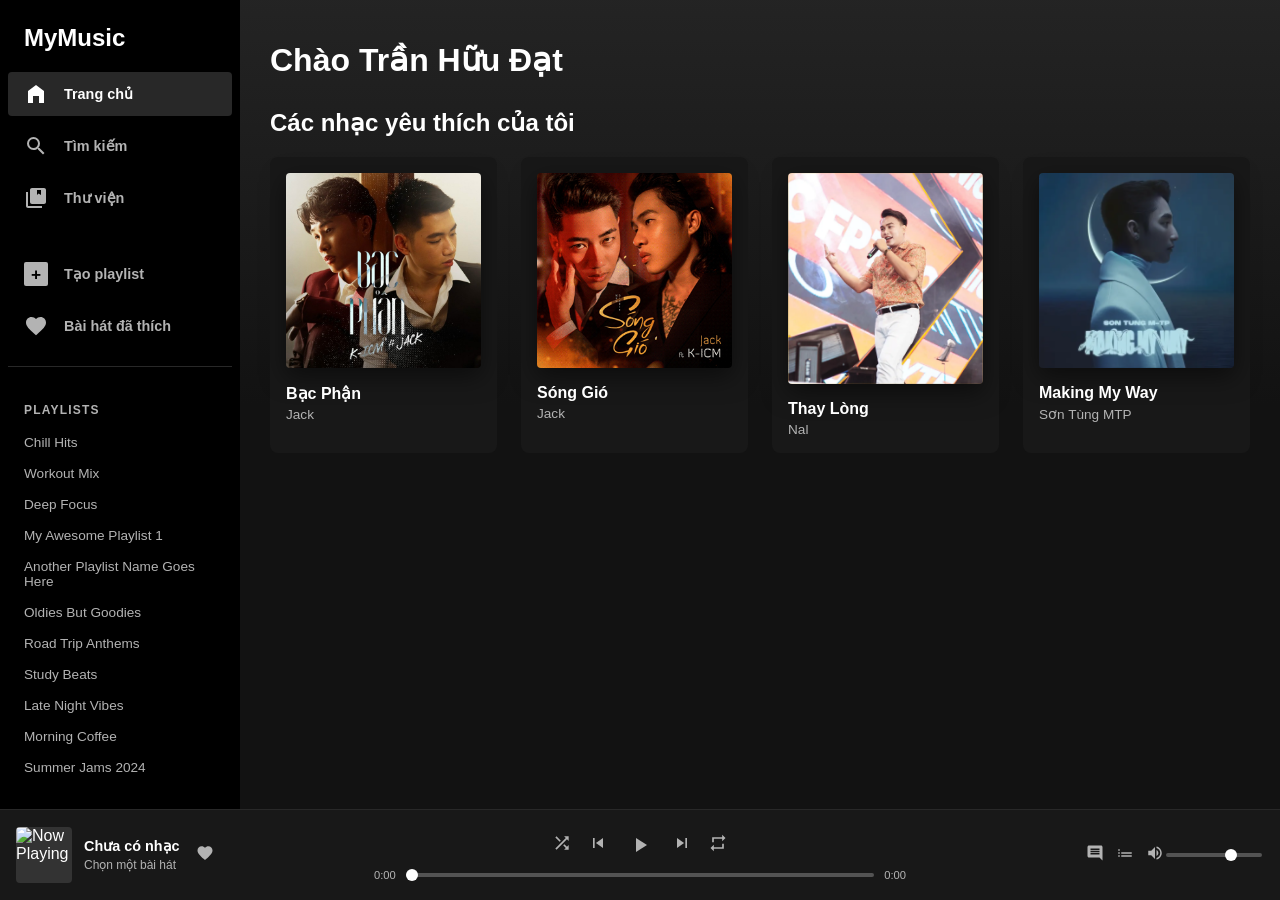
==== commit d665910f: "add Singer" ====
--- a/index.html
+++ b/index.html
@@ -4,393 +4,11 @@
     <meta charset="UTF-8">
     <meta name="viewport" content="width=device-width, initial-scale=1.0">
     <title>My Music Player (Interactive)</title>
-    <style>
-        /* CSS TỪ VÍ DỤ TRƯỚC - GIỮ NGUYÊN */
-        /* Reset & Basic Styles */
-        body {
-            margin: 0;
-            font-family: -apple-system, BlinkMacSystemFont, "Segoe UI", Roboto, Helvetica, Arial, sans-serif;
-            background-color: #121212; /* Dark background like Spotify */
-            color: #ffffff;
-            overflow: hidden; /* Prevent body scroll, individual sections will scroll */
-        }
-
-        a {
-            text-decoration: none;
-            color: #b3b3b3;
-        }
-
-        a:hover {
-            color: #ffffff;
-        }
-
-        ul {
-            list-style: none;
-            padding: 0;
-            margin: 0;
-        }
-
-        button {
-            background-color: transparent;
-            border: none;
-            color: #b3b3b3;
-            cursor: pointer;
-            padding: 0;
-        }
-        button:hover {
-            color: #ffffff;
-        }
-
-        /* Main Layout: Grid like Spotify Desktop */
-        .music-player-container {
-            display: grid;
-            grid-template-columns: 240px 1fr; /* Sidebar width and main content */
-            grid-template-rows: 1fr auto;    /* Main content fills height, player bar fixed height */
-            height: 100vh;
-            grid-template-areas:
-                "sidebar main-content"
-                "player-bar player-bar";
-        }
-
-        /* 1. Sidebar */
-        .sidebar {
-            grid-area: sidebar;
-            background-color: #000000;
-            padding: 24px 8px;
-            display: flex;
-            flex-direction: column;
-            overflow-y: auto;
-        }
-
-        .sidebar .logo {
-            font-size: 1.5em;
-            font-weight: bold;
-            padding: 0 16px 20px 16px;
-            color: #ffffff;
-        }
-
-        .sidebar-nav ul li a, .sidebar-nav ul li button {
-            display: flex;
-            align-items: center;
-            padding: 10px 16px;
-            font-size: 0.9em;
-            font-weight: bold;
-            border-radius: 4px;
-            margin-bottom: 8px;
-        }
-        .sidebar-nav ul li a.active, .sidebar-nav ul li button.active {
-            background-color: #282828;
-            color: #ffffff;
-        }
-        .sidebar-nav ul li a svg, .sidebar-nav ul li button svg {
-            margin-right: 16px;
-            width: 24px;
-            height: 24px;
-        }
-
-        .sidebar-playlists {
-            padding: 20px 16px 0 16px;
-            border-top: 1px solid #282828;
-            margin-top: 10px;
-            flex-grow: 1; /* Allow playlists to take remaining space and scroll */
-            overflow-y: auto;
-        }
-        .sidebar-playlists h4 {
-            font-size: 0.75em;
-            text-transform: uppercase;
-            letter-spacing: .1em;
-            margin-bottom: 10px;
-            color: #b3b3b3;
-        }
-        .sidebar-playlists ul li a {
-            display: block;
-            padding: 8px 0;
-            font-size: 0.85em;
-            color: #b3b3b3;
-        }
-        .sidebar-playlists ul li a:hover {
-            color: #ffffff;
-        }
-        .create-playlist-btn {
-            font-size: 0.9em !important;
-            font-weight: bold !important;
-            color: #b3b3b3 !important;
-        }
-        .create-playlist-btn:hover {
-            color: #ffffff !important;
-        }
-        .create-playlist-btn .plus-icon {
-            background-color: #b3b3b3;
-            color: #000;
-            width: 24px;
-            height: 24px;
-            display: flex;
-            justify-content: center;
-            align-items: center;
-            font-size: 1.2em;
-            margin-right: 16px;
-            border-radius: 2px;
-        }
-        .create-playlist-btn:hover .plus-icon {
-            background-color: #ffffff;
-        }
-
-
-        /* 2. Main Content Area */
-        .main-content {
-            grid-area: main-content;
-            background: linear-gradient(rgba(40,40,40,0.8), #121212 50%); /* Subtle gradient at top */
-            overflow-y: auto;
-            padding: 20px 30px;
-        }
-        .main-content h1 {
-            font-size: 2em;
-            margin-bottom: 30px;
-        }
-        .content-section {
-            margin-bottom: 40px;
-        }
-        .content-section h2 {
-            font-size: 1.5em;
-            margin-bottom: 20px;
-        }
-        .card-grid {
-            display: grid;
-            grid-template-columns: repeat(auto-fill, minmax(180px, 1fr));
-            gap: 24px;
-        }
-        .card {
-            background-color: #181818;
-            padding: 16px;
-            border-radius: 8px;
-            transition: background-color 0.3s ease;
-            position: relative; /* For play button */
-            cursor: pointer; /* Make the whole card clickable for simplicity or just the play button */
-        }
-        .card:hover {
-            background-color: #282828;
-        }
-        .card img.album-art {
-            width: 100%;
-            border-radius: 4px;
-            margin-bottom: 12px;
-            box-shadow: 0 8px 24px rgba(0,0,0,0.5);
-        }
-        .card h3.song-title { /* Added class for JS */
-            font-size: 1em;
-            margin: 0 0 4px 0;
-            white-space: nowrap;
-            overflow: hidden;
-            text-overflow: ellipsis;
-        }
-        .card p.song-artist { /* Added class for JS */
-            font-size: 0.85em;
-            color: #b3b3b3;
-            margin: 0;
-            white-space: nowrap;
-            overflow: hidden;
-            text-overflow: ellipsis;
-        }
-        .card .play-button-overlay {
-            position: absolute;
-            bottom: 80px; /* Adjust based on card content */
-            right: 20px;
-            background-color: #1DB954; /* Spotify green */
-            color: white;
-            border-radius: 50%;
-            width: 48px;
-            height: 48px;
-            display: flex;
-            justify-content: center;
-            align-items: center;
-            font-size: 1.5em;
-            opacity: 0;
-            transform: translateY(10px);
-            transition: opacity 0.3s ease, transform 0.3s ease;
-            box-shadow: 0 4px 8px rgba(0,0,0,0.3);
-            pointer-events: none; /* So it doesn't interfere with card click */
-        }
-        .card:hover .play-button-overlay {
-            opacity: 1;
-            transform: translateY(0);
-        }
-
-
-        /* 3. Player Bar */
-        .player-bar {
-            grid-area: player-bar;
-            background-color: #181818;
-            border-top: 1px solid #282828;
-            padding: 0 16px;
-            height: 90px;
-            display: flex;
-            align-items: center;
-            justify-content: space-between;
-        }
-
-        .player-bar .song-info {
-            display: flex;
-            align-items: center;
-            min-width: 180px; /* Spotify's min-width */
-            flex: 1 0 180px;
-        }
-        .player-bar .song-info img#now-playing-art { /* Added ID for JS */
-            width: 56px;
-            height: 56px;
-            margin-right: 12px;
-            border-radius: 4px;
-            background-color: #333; /* Placeholder if no art */
-        }
-        .player-bar .song-info .text-details h4#now-playing-title { /* Added ID for JS */
-            font-size: 0.9em;
-            margin: 0 0 4px 0;
-            white-space: nowrap;
-            overflow: hidden;
-            text-overflow: ellipsis;
-        }
-        .player-bar .song-info .text-details p#now-playing-artist { /* Added ID for JS */
-            font-size: 0.75em;
-            color: #b3b3b3;
-            margin: 0;
-            white-space: nowrap;
-            overflow: hidden;
-            text-overflow: ellipsis;
-        }
-        .player-bar .song-info .actions button {
-            margin-left: 16px;
-            font-size: 1.1em;
-        }
-
-        .player-bar .player-controls {
-            display: flex;
-            flex-direction: column;
-            align-items: center;
-            justify-content: center;
-            flex: 2 0 auto; /* Take more space but can shrink */
-            max-width: 722px; /* Spotify's max-width */
-        }
-        .player-bar .player-controls .buttons {
-            display: flex;
-            align-items: center;
-            gap: 16px;
-            margin-bottom: 8px;
-        }
-        .player-bar .player-controls .buttons button {
-            font-size: 1.2em;
-        }
-        .player-bar .player-controls .buttons .play-pause-btn#main-play-pause-btn { /* Added ID for JS */
-            font-size: 1.8em; /* Larger play button */
-            width: 32px;
-            height: 32px;
-            border-radius: 50%;
-            display: flex;
-            align-items: center;
-            justify-content: center;
-        }
-        .player-bar .player-controls .buttons .play-pause-btn#main-play-pause-btn:hover {
-            transform: scale(1.1);
-        }
-        .player-bar .progress-bar-container {
-            display: flex;
-            align-items: center;
-            width: 100%;
-            gap: 8px;
-            font-size: 0.7em;
-            color: #b3b3b3;
-        }
-        .player-bar .progress-bar-container span#current-time { /* Added ID */
-            min-width: 30px; text-align: right;
-        }
-        .player-bar .progress-bar-container span#total-time { /* Added ID */
-            min-width: 30px;
-        }
-        .player-bar .progress-bar-container input#progress-bar[type="range"] { /* Added ID */
-            flex-grow: 1;
-            height: 4px;
-            -webkit-appearance: none;
-            appearance: none;
-            background: #535353;
-            border-radius: 2px;
-            cursor: pointer;
-        }
-        .player-bar .progress-bar-container input#progress-bar[type="range"]::-webkit-slider-thumb {
-            -webkit-appearance: none;
-            appearance: none;
-            width: 12px;
-            height: 12px;
-            background: #ffffff;
-            border-radius: 50%;
-            cursor: pointer;
-        }
-        .player-bar .progress-bar-container input#progress-bar[type="range"]::-moz-range-thumb {
-            width: 12px;
-            height: 12px;
-            background: #ffffff;
-            border-radius: 50%;
-            cursor: pointer;
-            border: none;
-        }
-
-
-        .player-bar .other-controls {
-            display: flex;
-            align-items: center;
-            justify-content: flex-end;
-            min-width: 180px;
-            flex: 1 0 180px;
-        }
-        .player-bar .other-controls button {
-            margin-left: 12px;
-            font-size: 1.1em;
-        }
-        .player-bar .other-controls .volume-bar-container {
-            display: flex;
-            align-items: center;
-            width: 100px; /* Fixed width for volume slider */
-        }
-        .player-bar .other-controls .volume-bar-container input#volume-bar[type="range"] { /* Added ID */
-            width: 100%;
-            height: 4px;
-            -webkit-appearance: none;
-            appearance: none;
-            background: #535353;
-            border-radius: 2px;
-            cursor: pointer;
-        }
-        .player-bar .other-controls .volume-bar-container input#volume-bar[type="range"]::-webkit-slider-thumb {
-            -webkit-appearance: none;
-            appearance: none;
-            width: 12px;
-            height: 12px;
-            background: #ffffff;
-            border-radius: 50%;
-            cursor: pointer;
-        }
-         .player-bar .other-controls .volume-bar-container input#volume-bar[type="range"]::-moz-range-thumb {
-            width: 12px;
-            height: 12px;
-            background: #ffffff;
-            border-radius: 50%;
-            cursor: pointer;
-            border: none;
-        }
-
-        /* Placeholder SVG Icons (simple ones) */
-        .icon-home path, .icon-search path, .icon-library path,
-        .icon-add path, .icon-like path, .icon-lyrics path,
-        .icon-queue path, .icon-devices path, .icon-volume path,
-        .icon-shuffle path, .icon-prev path, .icon-play path,
-        .icon-pause path, .icon-next path, .icon-repeat path {
-            fill: currentColor;
-        }
-
-        /* Hidden audio element */
-        #audio-player {
-            display: none;
-        }
-    </style>
+    <link rel="stylesheet" href="styles.css"> <!-- Link tới file CSS chung -->
 </head>
 <body>
+
+    <button class="menu-toggle-btn" aria-label="Toggle menu">☰</button>
     <audio id="audio-player"></audio> <!-- THE AUDIO ELEMENT -->
 
     <div class="music-player-container">
@@ -400,7 +18,7 @@
             <div class="sidebar-nav">
                 <ul>
                     <li>
-                        <a href="#" class="active">
+                        <a href="index.html" class="active">
                             <svg viewBox="0 0 24 24" class="icon-home"><path d="M12 3L4 9v12h5v-7h6v7h5V9z"></path></svg>
                             Trang chủ
                         </a>
@@ -468,7 +86,9 @@
                          data-art="img/bac-phan.jpg">
                         <img src="img/bac-phan.jpg" alt="Album Art" class="album-art">
                         <h3 class="song-title">Bạc Phận</h3>
-                        <p class="song-artist">Nghệ Sĩ A, Nghệ Sĩ B</p>
+                        <p class="song-artist">
+                            <a href="artist_page.html?artistId=jack">Jack</a>
+                        </p>    
                         <button class="play-button-overlay">▶</button>
                     </div>
                      <!-- CARD 2 -->
@@ -479,7 +99,10 @@
                          data-art="img/song-gio.png">
                         <img src="img/song-gio.png" alt="Album Art" class="album-art">
                         <h3 class="song-title">Sóng Gió</h3>
-                        <p class="song-artist">Tên Ca Sĩ</p>
+
+                        <p class="song-artist">
+                            <a href="artist_page.html?artistId=jack">Jack</a>
+                        </p>                        
                         <button class="play-button-overlay">▶</button>
                     </div>
                      <!-- CARD 3 -->
@@ -490,7 +113,9 @@
                          data-art="img/nal.png">
                         <img src="img/nal.png" alt="Album Art" class="album-art">
                         <h3 class="song-title">Thay Lòng</h3>
-                        <p class="song-artist">Nhiều nghệ sĩ</p>
+                        <p class="song-artist">
+                            <a href="artist_page.html?artistId=nal">Nal</a>
+                        </p>            
                         <button class="play-button-overlay">▶</button>
                     </div>
                     <!-- ADD MORE CARDS SIMILARLY -->
@@ -501,7 +126,9 @@
                          data-art="img/making-my-way.jpg">
                         <img src="img/making-my-way.jpg" alt="Album Art" class="album-art">
                         <h3 class="song-title">Making My Way</h3>
-                        <p class="song-artist">DJ X</p>
+                        <p class="song-artist">
+                            <a href="artist_page.html?artistId=son-tung-mtp">Sơn Tùng MTP</a> 
+                        </p>
                         <button class="play-button-overlay">▶</button>
                     </div>
                 </div>
@@ -565,149 +192,9 @@
             </div>
         </footer>
     </div>
-
-    <script>
-        document.addEventListener('DOMContentLoaded', () => {
-            const audioPlayer = document.getElementById('audio-player');
-            const songCards = document.querySelectorAll('.card');
-            const mainPlayPauseBtn = document.getElementById('main-play-pause-btn');
-            const progressBar = document.getElementById('progress-bar');
-            const currentTimeEl = document.getElementById('current-time');
-            const totalTimeEl = document.getElementById('total-time');
-            const volumeBar = document.getElementById('volume-bar');
-
-            const nowPlayingArt = document.getElementById('now-playing-art');
-            const nowPlayingTitle = document.getElementById('now-playing-title');
-            const nowPlayingArtist = document.getElementById('now-playing-artist');
-
-            const playIconSVG = '<svg viewBox="0 0 24 24" width="24" height="24" class="icon-play"><path d="M8 5v14l11-7z"></path></svg>';
-            const pauseIconSVG = '<svg viewBox="0 0 24 24" width="24" height="24" class="icon-pause"><path d="M6 19h4V5H6v14zm8-14v14h4V5h-4z"></path></svg>';
-
-            let currentSongSrc = null;
-
-            // Function to format time (MM:SS)
-            function formatTime(seconds) {
-                const minutes = Math.floor(seconds / 60);
-                const secs = Math.floor(seconds % 60);
-                return `${minutes}:${secs < 10 ? '0' : ''}${secs}`;
-            }
-
-            // Update Play/Pause button icon
-            function updatePlayPauseIcon(isPlaying) {
-                mainPlayPauseBtn.innerHTML = isPlaying ? pauseIconSVG : playIconSVG;
-                mainPlayPauseBtn.title = isPlaying ? "Tạm dừng" : "Phát";
-            }
-
-            // Play a new song
-            function playSong(songData) {
-                const { src, title, artist, art } = songData;
-
-                audioPlayer.src = src;
-                audioPlayer.play()
-                    .then(() => {
-                        updatePlayPauseIcon(true);
-                        nowPlayingTitle.textContent = title;
-                        nowPlayingArtist.textContent = artist;
-                        nowPlayingArt.src = art;
-                        currentSongSrc = src; // Track current song
-                    })
-                    .catch(error => console.error("Error playing audio:", error));
-            }
-
-            // Event listener for song cards
-            songCards.forEach(card => {
-                card.addEventListener('click', () => {
-                    const songData = {
-                        src: card.dataset.src,
-                        title: card.dataset.title,
-                        artist: card.dataset.artist,
-                        art: card.dataset.art
-                    };
-                    if (songData.src) {
-                       if (currentSongSrc === songData.src && !audioPlayer.paused) {
-                            audioPlayer.pause();
-                            updatePlayPauseIcon(false);
-                        } else if (currentSongSrc === songData.src && audioPlayer.paused) {
-                            audioPlayer.play().catch(e => console.error(e));
-                            updatePlayPauseIcon(true);
-                        }
-                        else {
-                            playSong(songData);
-                        }
-                    }
-                });
-            });
-
-            // Event listener for main Play/Pause button
-            mainPlayPauseBtn.addEventListener('click', () => {
-                if (!audioPlayer.src) { // No song loaded
-                    // Optionally, play the first song in the list or do nothing
-                    if (songCards.length > 0 && songCards[0].dataset.src) {
-                         const firstSongData = {
-                            src: songCards[0].dataset.src,
-                            title: songCards[0].dataset.title,
-                            artist: songCards[0].dataset.artist,
-                            art: songCards[0].dataset.art
-                        };
-                        playSong(firstSongData);
-                    }
-                    return;
-                }
-
-                if (audioPlayer.paused) {
-                    audioPlayer.play().catch(error => console.error("Error playing audio:", error));
-                } else {
-                    audioPlayer.pause();
-                }
-                updatePlayPauseIcon(!audioPlayer.paused);
-            });
-
-            // Audio element events
-            audioPlayer.addEventListener('loadedmetadata', () => {
-                progressBar.max = audioPlayer.duration;
-                totalTimeEl.textContent = formatTime(audioPlayer.duration);
-            });
-
-            audioPlayer.addEventListener('timeupdate', () => {
-                progressBar.value = audioPlayer.currentTime;
-                currentTimeEl.textContent = formatTime(audioPlayer.currentTime);
-            });
-
-            audioPlayer.addEventListener('play', () => {
-                updatePlayPauseIcon(true);
-            });
-
-            audioPlayer.addEventListener('pause', () => {
-                updatePlayPauseIcon(false);
-            });
-
-            audioPlayer.addEventListener('ended', () => {
-                updatePlayPauseIcon(false);
-                // Optionally: play next song in a playlist
-            });
-
-            // Progress bar seeking
-            progressBar.addEventListener('input', () => {
-                audioPlayer.currentTime = progressBar.value;
-            });
-
-            // Volume control
-            volumeBar.addEventListener('input', () => {
-                audioPlayer.volume = volumeBar.value / 100;
-            });
-            // Set initial volume
-            audioPlayer.volume = volumeBar.value / 100;
-
-
-            // Sidebar active item (simple example - no change from previous)
-            const navLinks = document.querySelectorAll('.sidebar-nav a, .sidebar-nav button');
-            navLinks.forEach(link => {
-                link.addEventListener('click', function(e) {
-                    navLinks.forEach(node => node.classList.remove('active'));
-                    this.classList.add('active');
-                });
-            });
-        });
-    </script>
 </body>
+<script src="player.js"></script> <!-- Link tới file JavaScript -->
+
+<script src="data/artists.js"></script> <!-- Link tới file JavaScript -->
+<script src="artist_page.js"></script> <!-- Link tới file JavaScript cho trang nghệ sĩ -->
 </html>
--- a/styles.css
+++ b/styles.css
@@ -0,0 +1,794 @@
+
+body {
+    margin: 0;
+    font-family: -apple-system, BlinkMacSystemFont, "Segoe UI", Roboto, Helvetica, Arial, sans-serif;
+    background-color: #121212; /* Dark background like Spotify */
+    color: #ffffff;
+    overflow: hidden; /* Prevent body scroll, individual sections will scroll */
+}
+
+a {
+    text-decoration: none;
+    color: #b3b3b3;
+}
+
+a:hover {
+    color: #ffffff;
+}
+
+ul {
+    list-style: none;
+    padding: 0;
+    margin: 0;
+}
+
+button {
+    background-color: transparent;
+    border: none;
+    color: #b3b3b3;
+    cursor: pointer;
+    padding: 0;
+}
+button:hover {
+    color: #ffffff;
+}
+
+/* Main Layout: Grid like Spotify Desktop */
+.music-player-container {
+    display: grid;
+    grid-template-columns: 240px 1fr; /* Sidebar width and main content */
+    grid-template-rows: 1fr auto;    /* Main content fills height, player bar fixed height */
+    height: 100vh;
+    grid-template-areas:
+        "sidebar main-content"
+        "player-bar player-bar";
+}
+
+/* 1. Sidebar */
+.sidebar {
+    grid-area: sidebar;
+    background-color: #000000;
+    padding: 24px 8px;
+    display: flex;
+    flex-direction: column;
+    overflow-y: auto;
+}
+
+.sidebar .logo {
+    font-size: 1.5em;
+    font-weight: bold;
+    padding: 0 16px 20px 16px;
+    color: #ffffff;
+}
+
+.sidebar-nav ul li a, .sidebar-nav ul li button {
+    display: flex;
+    align-items: center;
+    padding: 10px 16px;
+    font-size: 0.9em;
+    font-weight: bold;
+    border-radius: 4px;
+    margin-bottom: 8px;
+}
+.sidebar-nav ul li a.active, .sidebar-nav ul li button.active {
+    background-color: #282828;
+    color: #ffffff;
+}
+.sidebar-nav ul li a svg, .sidebar-nav ul li button svg {
+    margin-right: 16px;
+    width: 24px;
+    height: 24px;
+}
+
+.sidebar-playlists {
+    padding: 20px 16px 0 16px;
+    border-top: 1px solid #282828;
+    margin-top: 10px;
+    flex-grow: 1; /* Allow playlists to take remaining space and scroll */
+    overflow-y: auto;
+}
+.sidebar-playlists h4 {
+    font-size: 0.75em;
+    text-transform: uppercase;
+    letter-spacing: .1em;
+    margin-bottom: 10px;
+    color: #b3b3b3;
+}
+.sidebar-playlists ul li a {
+    display: block;
+    padding: 8px 0;
+    font-size: 0.85em;
+    color: #b3b3b3;
+}
+.sidebar-playlists ul li a:hover {
+    color: #ffffff;
+}
+.create-playlist-btn {
+    font-size: 0.9em !important;
+    font-weight: bold !important;
+    color: #b3b3b3 !important;
+}
+.create-playlist-btn:hover {
+    color: #ffffff !important;
+}
+.create-playlist-btn .plus-icon {
+    background-color: #b3b3b3;
+    color: #000;
+    width: 24px;
+    height: 24px;
+    display: flex;
+    justify-content: center;
+    align-items: center;
+    font-size: 1.2em;
+    margin-right: 16px;
+    border-radius: 2px;
+}
+.create-playlist-btn:hover .plus-icon {
+    background-color: #ffffff;
+}
+
+
+/* 2. Main Content Area */
+.main-content {
+    grid-area: main-content;
+    background: linear-gradient(rgba(40,40,40,0.8), #121212 50%); /* Subtle gradient at top */
+    overflow-y: auto;
+    padding: 20px 30px;
+}
+.main-content h1 {
+    font-size: 2em;
+    margin-bottom: 30px;
+}
+.content-section {
+    margin-bottom: 40px;
+}
+.content-section h2 {
+    font-size: 1.5em;
+    margin-bottom: 20px;
+}
+.card-grid {
+    display: grid;
+    grid-template-columns: repeat(auto-fill, minmax(180px, 1fr));
+    gap: 24px;
+}
+.card {
+    background-color: #181818;
+    padding: 16px;
+    border-radius: 8px;
+    transition: background-color 0.3s ease;
+    position: relative; /* For play button */
+    cursor: pointer; /* Make the whole card clickable for simplicity or just the play button */
+}
+.card:hover {
+    background-color: #282828;
+}
+.card img.album-art {
+    width: 100%;
+    border-radius: 4px;
+    margin-bottom: 12px;
+    box-shadow: 0 8px 24px rgba(0,0,0,0.5);
+}
+.card h3.song-title { /* Added class for JS */
+    font-size: 1em;
+    margin: 0 0 4px 0;
+    white-space: nowrap;
+    overflow: hidden;
+    text-overflow: ellipsis;
+}
+.card p.song-artist { /* Added class for JS */
+    font-size: 0.85em;
+    color: #b3b3b3;
+    margin: 0;
+    white-space: nowrap;
+    overflow: hidden;
+    text-overflow: ellipsis;
+}
+.card .play-button-overlay {
+    position: absolute;
+    bottom: 80px; /* Adjust based on card content */
+    right: 20px;
+    background-color: #1DB954; /* Spotify green */
+    color: white;
+    border-radius: 50%;
+    width: 48px;
+    height: 48px;
+    display: flex;
+    justify-content: center;
+    align-items: center;
+    font-size: 1.5em;
+    opacity: 0;
+    transform: translateY(10px);
+    transition: opacity 0.3s ease, transform 0.3s ease;
+    box-shadow: 0 4px 8px rgba(0,0,0,0.3);
+    pointer-events: none; /* So it doesn't interfere with card click */
+}
+.card:hover .play-button-overlay {
+    opacity: 1;
+    transform: translateY(0);
+}
+
+
+/* 3. Player Bar */
+.player-bar {
+    grid-area: player-bar;
+    background-color: #181818;
+    border-top: 1px solid #282828;
+    padding: 0 16px;
+    height: 90px;
+    display: flex;
+    align-items: center;
+    justify-content: space-between;
+}
+
+.player-bar .song-info {
+    display: flex;
+    align-items: center;
+    min-width: 180px; /* Spotify's min-width */
+    flex: 1 0 180px;
+}
+.player-bar .song-info img#now-playing-art { /* Added ID for JS */
+    width: 56px;
+    height: 56px;
+    margin-right: 12px;
+    border-radius: 4px;
+    background-color: #333; /* Placeholder if no art */
+}
+.player-bar .song-info .text-details h4#now-playing-title { /* Added ID for JS */
+    font-size: 0.9em;
+    margin: 0 0 4px 0;
+    white-space: nowrap;
+    overflow: hidden;
+    text-overflow: ellipsis;
+}
+.player-bar .song-info .text-details p#now-playing-artist { /* Added ID for JS */
+    font-size: 0.75em;
+    color: #b3b3b3;
+    margin: 0;
+    white-space: nowrap;
+    overflow: hidden;
+    text-overflow: ellipsis;
+}
+.player-bar .song-info .actions button {
+    margin-left: 16px;
+    font-size: 1.1em;
+}
+
+.player-bar .player-controls {
+    display: flex;
+    flex-direction: column;
+    align-items: center;
+    justify-content: center;
+    flex: 2 0 auto; /* Take more space but can shrink */
+    max-width: 722px; /* Spotify's max-width */
+}
+.player-bar .player-controls .buttons {
+    display: flex;
+    align-items: center;
+    gap: 16px;
+    margin-bottom: 8px;
+}
+.player-bar .player-controls .buttons button {
+    font-size: 1.2em;
+}
+.player-bar .player-controls .buttons .play-pause-btn#main-play-pause-btn { /* Added ID for JS */
+    font-size: 1.8em; /* Larger play button */
+    width: 32px;
+    height: 32px;
+    border-radius: 50%;
+    display: flex;
+    align-items: center;
+    justify-content: center;
+}
+.player-bar .player-controls .buttons .play-pause-btn#main-play-pause-btn:hover {
+    transform: scale(1.1);
+}
+.player-bar .progress-bar-container {
+    display: flex;
+    align-items: center;
+    width: 100%;
+    gap: 8px;
+    font-size: 0.7em;
+    color: #b3b3b3;
+}
+.player-bar .progress-bar-container span#current-time { /* Added ID */
+    min-width: 30px; text-align: right;
+}
+.player-bar .progress-bar-container span#total-time { /* Added ID */
+    min-width: 30px;
+}
+.player-bar .progress-bar-container input#progress-bar[type="range"] { /* Added ID */
+    flex-grow: 1;
+    height: 4px;
+    -webkit-appearance: none;
+    appearance: none;
+    background: #535353;
+    border-radius: 2px;
+    cursor: pointer;
+}
+.player-bar .progress-bar-container input#progress-bar[type="range"]::-webkit-slider-thumb {
+    -webkit-appearance: none;
+    appearance: none;
+    width: 12px;
+    height: 12px;
+    background: #ffffff;
+    border-radius: 50%;
+    cursor: pointer;
+}
+.player-bar .progress-bar-container input#progress-bar[type="range"]::-moz-range-thumb {
+    width: 12px;
+    height: 12px;
+    background: #ffffff;
+    border-radius: 50%;
+    cursor: pointer;
+    border: none;
+}
+
+
+.player-bar .other-controls {
+    display: flex;
+    align-items: center;
+    justify-content: flex-end;
+    min-width: 180px;
+    flex: 1 0 180px;
+}
+.player-bar .other-controls button {
+    margin-left: 12px;
+    font-size: 1.1em;
+}
+.player-bar .other-controls .volume-bar-container {
+    display: flex;
+    align-items: center;
+    width: 100px; /* Fixed width for volume slider */
+}
+.player-bar .other-controls .volume-bar-container input#volume-bar[type="range"] { /* Added ID */
+    width: 100%;
+    height: 4px;
+    -webkit-appearance: none;
+    appearance: none;
+    background: #535353;
+    border-radius: 2px;
+    cursor: pointer;
+}
+.player-bar .other-controls .volume-bar-container input#volume-bar[type="range"]::-webkit-slider-thumb {
+    -webkit-appearance: none;
+    appearance: none;
+    width: 12px;
+    height: 12px;
+    background: #ffffff;
+    border-radius: 50%;
+    cursor: pointer;
+}
+ .player-bar .other-controls .volume-bar-container input#volume-bar[type="range"]::-moz-range-thumb {
+    width: 12px;
+    height: 12px;
+    background: #ffffff;
+    border-radius: 50%;
+    cursor: pointer;
+    border: none;
+}
+
+/* Placeholder SVG Icons (simple ones) */
+.icon-home path, .icon-search path, .icon-library path,
+.icon-add path, .icon-like path, .icon-lyrics path,
+.icon-queue path, .icon-devices path, .icon-volume path,
+.icon-shuffle path, .icon-prev path, .icon-play path,
+.icon-pause path, .icon-next path, .icon-repeat path {
+    fill: currentColor;
+}
+
+/* Hidden audio element */
+#audio-player {
+    display: none;
+}
+
+/* CSS SPECIFIC TO ARTIST PAGE (ngoài những gì đã có trong styles.css) */
+.artist-header {
+    height: 300px; /* Or more, depending on your design */
+    position: relative;
+    display: flex;
+    align-items: flex-end; /* Align content to bottom */
+    padding: 24px 30px;
+    box-sizing: border-box;
+    margin: -20px -30px 0; /* Negative margin to fill top padding of main-content */
+}
+
+.artist-header::before { /* For background image with overlay */
+    content: "";
+    background-image: var(--artist-banner-url, url('https://via.placeholder.com/1200x300/222/444?text=Artist+Banner'));
+    background-size: cover;
+    background-position: center;
+    position: absolute;
+    top: 0;
+    left: 0;
+    right: 0;
+    bottom: 0;
+    z-index: 1;
+}
+.artist-header::after { /* Overlay */
+    content: "";
+    position: absolute;
+    top: 0; left: 0; right: 0; bottom: 0;
+    background: linear-gradient(to top, rgba(18,18,18,1) 0%, rgba(18,18,18,0.7) 50%, rgba(18,18,18,0) 100%);
+    z-index: 2;
+}
+
+.artist-header-content {
+    position: relative;
+    z-index: 3;
+    display: flex;
+    align-items: flex-end;
+    gap: 20px;
+}
+
+.artist-avatar img {
+    width: 180px; /* Adjust size as needed */
+    height: 180px;
+    border-radius: 50%;
+    object-fit: cover;
+    border: 4px solid #121212; /* Optional border */
+    box-shadow: 0 4px 60px rgba(0,0,0,0.5);
+}
+
+.artist-info {
+    display: flex;
+    flex-direction: column;
+    justify-content: flex-end;
+}
+
+.artist-info .artist-type {
+    font-size: 0.8em;
+    font-weight: bold;
+    text-transform: uppercase;
+    margin-bottom: 8px;
+}
+
+.artist-info .artist-name {
+    font-size: 3.5em; /* Large artist name */
+    font-weight: 900;
+    margin: 0;
+    line-height: 1.1;
+    color: #fff;
+}
+
+.artist-stats {
+    font-size: 0.9em;
+    color: #b3b3b3;
+    margin-top: 8px;
+}
+
+.artist-actions {
+    margin-top: 24px;
+    margin-bottom: 30px; /* Space before content sections */
+    display: flex;
+    align-items: center;
+    gap: 16px;
+}
+
+.play-button-large {
+    background-color: #1DB954;
+    color: white;
+    border-radius: 50%;
+    width: 56px;
+    height: 56px;
+    display: flex;
+    justify-content: center;
+    align-items: center;
+    font-size: 1.8em; /* Icon size */
+    border: none;
+    cursor: pointer;
+    transition: transform 0.2s ease;
+}
+.play-button-large:hover {
+    transform: scale(1.05);
+}
+
+.follow-button {
+    padding: 8px 20px;
+    border: 1px solid #727272;
+    border-radius: 500px; /* Pill shape */
+    font-weight: bold;
+    font-size: 0.8em;
+    text-transform: uppercase;
+    cursor: pointer;
+    transition: background-color 0.2s, border-color 0.2s;
+}
+.follow-button:hover {
+    border-color: #fff;
+    background-color: rgba(255,255,255,0.1);
+}
+.follow-button.following {
+    border-color: #1DB954;
+    color: #1DB954;
+}
+
+.artist-more-options button {
+    font-size: 1.5em; /* For the three dots icon */
+}
+
+/* Re-using .content-section and .card-grid from main styles */
+/* You might want specific styling for song list items if not using cards */
+.song-list-item {
+    display: flex;
+    align-items: center;
+    padding: 8px 12px;
+    border-radius: 4px;
+    cursor: pointer;
+    gap: 12px;
+}
+.song-list-item:hover {
+    background-color: rgba(255,255,255,0.1);
+}
+.song-list-item .song-index {
+    color: #b3b3b3;
+    width: 20px;
+    text-align: right;
+}
+.song-list-item img.album-art-small {
+    width: 40px;
+    height: 40px;
+    border-radius: 4px;
+}
+.song-list-item .song-details {
+    flex-grow: 1;
+}
+.song-list-item .song-title {
+    font-weight: 500;
+    color: #fff;
+}
+.song-list-item .song-plays, .song-list-item .song-duration {
+    font-size: 0.85em;
+    color: #b3b3b3;
+}
+.song-list-item .song-duration {
+    min-width: 40px;
+    text-align: right;
+}
+.song-list-item .song-actions button {
+    font-size: 1.2em;
+    padding: 4px;
+}
+
+
+
+
+/* --- RESPONSIVE DESIGN --- */
+
+/* Nút bật/tắt menu cho mobile (ban đầu ẩn trên desktop) */
+.menu-toggle-btn {
+    display: none; /* Sẽ được hiển thị bởi media query */
+    position: fixed;
+    top: 15px;
+    left: 15px;
+    z-index: 1001;
+    background-color: rgba(30, 30, 30, 0.8);
+    color: #fff;
+    border: 1px solid #555;
+    padding: 8px 12px;
+    border-radius: 4px;
+    font-size: 1.2em;
+    cursor: pointer;
+}
+.menu-toggle-btn:hover {
+    background-color: rgba(50, 50, 50, 0.9);
+}
+
+
+/* Tablet và các thiết bị nhỏ hơn (ví dụ: < 769px) */
+@media (max-width: 768px) {
+    .music-player-container {
+        grid-template-columns: 1fr; /* Chỉ còn main content và player bar */
+        grid-template-rows: auto 1fr auto; /* Top-bar (nếu có), main-content, player-bar */
+        grid-template-areas:
+            /* "top-bar" */ /* Nếu bạn muốn có một top-bar riêng cho mobile */
+            "main-content"
+            "player-bar";
+    }
+
+    .sidebar {
+        position: fixed;
+        left: -280px; /* Ẩn hoàn toàn sidebar (width 240px + padding + an toàn) */
+        top: 0;
+        bottom: 0;
+        width: 240px; /* Giữ nguyên width của sidebar khi hiện */
+        z-index: 1000; /* Đảm bảo nó nổi lên trên */
+        transition: left 0.3s ease-in-out;
+        box-shadow: 4px 0px 15px rgba(0,0,0,0.5);
+        height: 100vh; /* Đảm bảo chiều cao full */
+    }
+
+    .sidebar.active {
+        left: 0; /* Hiện sidebar */
+    }
+
+    .menu-toggle-btn {
+        display: block; /* Hiện nút menu trên mobile */
+    }
+
+    .main-content {
+        /* Thêm padding top để không bị nút menu che */
+        /* Điều chỉnh giá trị này nếu bạn có top-bar */
+        padding-top: 60px;
+        padding-left: 15px;
+        padding-right: 15px;
+    }
+    .main-content h1 {
+        font-size: 1.8em;
+    }
+
+    .card-grid {
+        /* Hiển thị 2 cột trên tablet, hoặc tự động fill */
+        grid-template-columns: repeat(auto-fill, minmax(150px, 1fr));
+        gap: 16px;
+    }
+
+    .card .play-button-overlay {
+        width: 40px;
+        height: 40px;
+        font-size: 1.3em;
+        bottom: 70px; /* Điều chỉnh vị trí nút play trên card */
+        right: 15px;
+    }
+     .card h3.song-title, .card p.song-artist {
+        font-size: 0.9em;
+    }
+
+
+    /* Player Bar adjustments */
+    .player-bar {
+        height: 75px; /* Có thể giảm chiều cao một chút */
+        padding: 0 10px;
+    }
+
+    .player-bar .song-info {
+        min-width: 0; /* Cho phép co lại nhiều hơn */
+        flex-basis: 100px; /* Giảm không gian cơ bản */
+        margin-right: 5px;
+    }
+    .player-bar .song-info img#now-playing-art {
+        width: 48px; /* Giảm kích thước ảnh bìa */
+        height: 48px;
+        margin-right: 8px;
+    }
+    .player-bar .song-info .text-details h4#now-playing-title {
+        font-size: 0.85em;
+    }
+    .player-bar .song-info .text-details p#now-playing-artist {
+        font-size: 0.7em;
+    }
+    .player-bar .song-info .actions {
+        display: none; /* Ẩn nút like/options ở đây để tiết kiệm không gian */
+    }
+
+    .player-bar .player-controls .buttons {
+        gap: 10px; /* Giảm khoảng cách giữa các nút control */
+    }
+     .player-bar .player-controls .buttons button {
+        font-size: 1.1em; /* Kích thước icon control */
+    }
+    .player-bar .player-controls .buttons .play-pause-btn {
+        font-size: 1.6em; /* Nút play/pause chính */
+        width: 36px;
+        height: 36px;
+    }
+    .player-bar .progress-bar-container span { /* Ẩn thời gian */
+        display: none;
+    }
+    .player-bar .progress-bar-container input#progress-bar[type="range"] {
+        margin: 0 5px; /* Thêm chút margin nếu thời gian bị ẩn */
+    }
+
+
+    .player-bar .other-controls {
+        min-width: 0;
+        flex-basis: auto; /* Cho phép co lại */
+        justify-content: flex-end;
+    }
+    .player-bar .other-controls .volume-bar-container {
+        display: none; /* Ẩn thanh âm lượng, người dùng có thể dùng nút cứng điện thoại */
+    }
+    .player-bar .other-controls button[title="Lời bài hát"],
+    .player-bar .other-controls button[title="Hàng đợi"] {
+        margin-left: 8px;
+        font-size: 1em;
+    }
+    /* Có thể ẩn bớt 1 trong 2 nút nếu quá chật trên màn hình rất nhỏ */
+}
+
+
+/* Điện thoại di động (ví dụ: < 481px) */
+@media (max-width: 480px) {
+    .main-content {
+        padding-top: 55px;
+    }
+    .main-content h1 {
+        font-size: 1.5em;
+        margin-bottom: 20px;
+    }
+    .content-section h2 {
+        font-size: 1.1em;
+        margin-bottom: 15px;
+    }
+
+    .card-grid {
+        /* 1 hoặc 2 cột, tùy thuộc vào minmax */
+        grid-template-columns: repeat(auto-fill, minmax(130px, 1fr));
+        gap: 12px;
+    }
+    .card {
+        padding: 12px;
+    }
+     .card .play-button-overlay {
+        bottom: 60px;
+    }
+
+    /* Player bar trên mobile nhỏ */
+    .player-bar .player-controls .buttons button[title="Ngẫu nhiên"],
+    .player-bar .player-controls .buttons button[title="Lặp lại"] {
+        display: none; /* Ẩn nút shuffle/repeat để tiết kiệm không gian */
+    }
+    .player-bar .player-controls .buttons {
+        gap: 15px; /* Tăng nhẹ khoảng cách khi đã ẩn bớt nút */
+    }
+    .player-bar .other-controls button[title="Hàng đợi"] {
+        display: none; /* Ẩn thêm nút hàng đợi nếu cần */
+    }
+}
+
+/* CSS cho Artist Page Responsive (thêm vào cuối styles.css hoặc trong <style> của artist_page.html) */
+@media (max-width: 768px) {
+    .artist-header {
+        height: auto; /* Chiều cao tự động */
+        padding: 20px 15px;
+        margin: -60px -15px 0; /* Điều chỉnh theo padding-top của main-content */
+        flex-direction: column; /* Stack avatar và info */
+        align-items: center; /* Căn giữa */
+        text-align: center;
+    }
+    .artist-header-content {
+        flex-direction: column;
+        align-items: center;
+        gap: 15px;
+    }
+    .artist-avatar img {
+        width: 120px;
+        height: 120px;
+    }
+    .artist-info .artist-name {
+        font-size: 2.5em;
+    }
+    .artist-actions {
+        justify-content: center; /* Căn giữa các nút action */
+        margin-bottom: 20px;
+    }
+    .song-list-item {
+        padding: 8px 5px;
+    }
+    .song-list-item .song-plays {
+        display: none; /* Ẩn số lượt nghe trên mobile để gọn */
+    }
+     .song-list-item .song-details {
+        margin-right: 5px; /* Giảm khoảng cách */
+    }
+}
+
+@media (max-width: 480px) {
+    .artist-header {
+         margin-top: -55px;
+    }
+    .artist-avatar img {
+        width: 100px;
+        height: 100px;
+    }
+    .artist-info .artist-name {
+        font-size: 2em;
+    }
+    .artist-actions .play-button-large {
+        width: 48px;
+        height: 48px;
+        font-size: 1.5em;
+    }
+    .artist-actions .follow-button {
+        padding: 6px 15px;
+        font-size: 0.75em;
+    }
+}
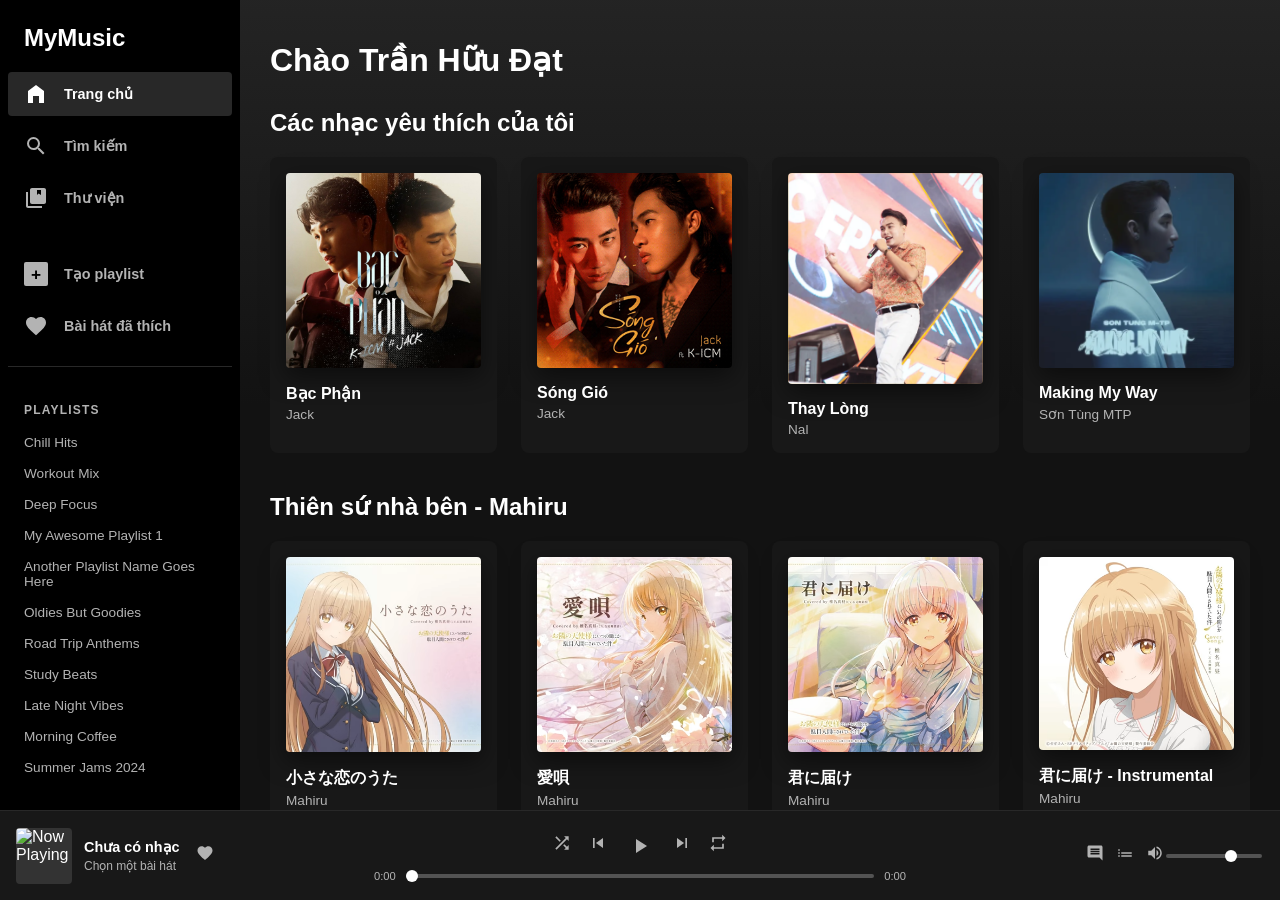
==== commit aa4a42ec: "Add Mahiru" ====
--- a/index.html
+++ b/index.html
@@ -1,11 +1,13 @@
 <!DOCTYPE html>
 <html lang="vi">
+
 <head>
     <meta charset="UTF-8">
     <meta name="viewport" content="width=device-width, initial-scale=1.0">
     <title>My Music Player (Interactive)</title>
     <link rel="stylesheet" href="styles.css"> <!-- Link tới file CSS chung -->
 </head>
+
 <body>
 
     <button class="menu-toggle-btn" aria-label="Toggle menu">☰</button>
@@ -19,26 +21,36 @@
                 <ul>
                     <li>
                         <a href="index.html" class="active">
-                            <svg viewBox="0 0 24 24" class="icon-home"><path d="M12 3L4 9v12h5v-7h6v7h5V9z"></path></svg>
+                            <svg viewBox="0 0 24 24" class="icon-home">
+                                <path d="M12 3L4 9v12h5v-7h6v7h5V9z"></path>
+                            </svg>
                             Trang chủ
                         </a>
                     </li>
                     <li>
                         <a href="#">
-                            <svg viewBox="0 0 24 24" class="icon-search"><path d="M15.5 14h-.79l-.28-.27A6.471 6.471 0 0 0 16 9.5 6.5 6.5 0 1 0 9.5 16c1.61 0 3.09-.59 4.23-1.57l.27.28v.79l5 4.99L20.49 19l-4.99-5zm-6 0C7.01 14 5 11.99 5 9.5S7.01 5 9.5 5 14 7.01 14 9.5 11.99 14 9.5 14z"></path></svg>
+                            <svg viewBox="0 0 24 24" class="icon-search">
+                                <path
+                                    d="M15.5 14h-.79l-.28-.27A6.471 6.471 0 0 0 16 9.5 6.5 6.5 0 1 0 9.5 16c1.61 0 3.09-.59 4.23-1.57l.27.28v.79l5 4.99L20.49 19l-4.99-5zm-6 0C7.01 14 5 11.99 5 9.5S7.01 5 9.5 5 14 7.01 14 9.5 11.99 14 9.5 14z">
+                                </path>
+                            </svg>
                             Tìm kiếm
                         </a>
                     </li>
                     <li>
                         <a href="#">
-                            <svg viewBox="0 0 24 24" class="icon-library"><path d="M4 6H2v14c0 1.1.9 2 2 2h14v-2H4V6zm16-4H8c-1.1 0-2 .9-2 2v12c0 1.1.9 2 2 2h12c1.1 0 2-.9 2-2V4c0-1.1-.9-2-2-2zm-3 2v5l-2.5-1.5L13 9V4h5zM8 16h12V4h-2v7l-2.5-1.5L13 9V4H8v12z"></path></svg>
+                            <svg viewBox="0 0 24 24" class="icon-library">
+                                <path
+                                    d="M4 6H2v14c0 1.1.9 2 2 2h14v-2H4V6zm16-4H8c-1.1 0-2 .9-2 2v12c0 1.1.9 2 2 2h12c1.1 0 2-.9 2-2V4c0-1.1-.9-2-2-2zm-3 2v5l-2.5-1.5L13 9V4h5zM8 16h12V4h-2v7l-2.5-1.5L13 9V4H8v12z">
+                                </path>
+                            </svg>
                             Thư viện
                         </a>
                     </li>
                 </ul>
             </div>
             <div class="sidebar-nav" style="margin-top: 24px;">
-                 <ul>
+                <ul>
                     <li>
                         <button class="create-playlist-btn">
                             <span class="plus-icon">+</span>
@@ -47,7 +59,11 @@
                     </li>
                     <li>
                         <a href="#">
-                            <svg viewBox="0 0 24 24" class="icon-like"><path d="M12 21.35l-1.45-1.32C5.4 15.36 2 12.28 2 8.5 2 5.42 4.42 3 7.5 3c1.74 0 3.41.81 4.5 2.09C13.09 3.81 14.76 3 16.5 3 19.58 3 22 5.42 22 8.5c0 3.78-3.4 6.86-8.55 11.54L12 21.35z"></path></svg>
+                            <svg viewBox="0 0 24 24" class="icon-like">
+                                <path
+                                    d="M12 21.35l-1.45-1.32C5.4 15.36 2 12.28 2 8.5 2 5.42 4.42 3 7.5 3c1.74 0 3.41.81 4.5 2.09C13.09 3.81 14.76 3 16.5 3 19.58 3 22 5.42 22 8.5c0 3.78-3.4 6.86-8.55 11.54L12 21.35z">
+                                </path>
+                            </svg>
                             Bài hát đã thích
                         </a>
                     </li>
@@ -59,15 +75,15 @@
                     <li><a href="#">Chill Hits</a></li>
                     <li><a href="#">Workout Mix</a></li>
                     <li><a href="#">Deep Focus</a></li>
-                     <li><a href="#">My Awesome Playlist 1</a></li>
-                     <li><a href="#">Another Playlist Name Goes Here</a></li>
-                     <li><a href="#">Oldies But Goodies</a></li>
-                     <li><a href="#">Road Trip Anthems</a></li>
-                     <li><a href="#">Study Beats</a></li>
-                     <li><a href="#">Late Night Vibes</a></li>
-                     <li><a href="#">Morning Coffee</a></li>
-                     <li><a href="#">Summer Jams 2024</a></li>
-                     <li><a href="#">Indie Discoveries</a></li>
+                    <li><a href="#">My Awesome Playlist 1</a></li>
+                    <li><a href="#">Another Playlist Name Goes Here</a></li>
+                    <li><a href="#">Oldies But Goodies</a></li>
+                    <li><a href="#">Road Trip Anthems</a></li>
+                    <li><a href="#">Study Beats</a></li>
+                    <li><a href="#">Late Night Vibes</a></li>
+                    <li><a href="#">Morning Coffee</a></li>
+                    <li><a href="#">Summer Jams 2024</a></li>
+                    <li><a href="#">Indie Discoveries</a></li>
                 </ul>
             </div>
         </nav>
@@ -79,61 +95,95 @@
                 <h2>Các nhạc yêu thích của tôi</h2>
                 <div class="card-grid">
                     <!-- CARD 1: ADD data-src, data-title, data-artist, data-art -->
-                    <div class="card"
-                         data-src="audio/bac-phan.mp3"
-                         data-title="Bạc Phận"
-                         data-artist="Nghệ Sĩ A, Nghệ Sĩ B"
-                         data-art="img/bac-phan.jpg">
+                    <div class="card" data-src="audio/bac-phan.mp3" data-title="Bạc Phận"
+                        data-artist="Nghệ Sĩ A, Nghệ Sĩ B" data-art="img/bac-phan.jpg">
                         <img src="img/bac-phan.jpg" alt="Album Art" class="album-art">
                         <h3 class="song-title">Bạc Phận</h3>
                         <p class="song-artist">
                             <a href="artist_page.html?artistId=jack">Jack</a>
-                        </p>    
-                        <button class="play-button-overlay">▶</button>
-                    </div>
-                     <!-- CARD 2 -->
-                    <div class="card"
-                         data-src="audio/song-gio.mp3"
-                         data-title="Sóng Gió"
-                         data-artist="Nghệ Sĩ Jack"
-                         data-art="img/song-gio.png">
+                        </p>
+                        <button class="play-button-overlay">▶</button>
+                    </div>
+                    <!-- CARD 2 -->
+                    <div class="card" data-src="audio/song-gio.mp3" data-title="Sóng Gió" data-artist="Nghệ Sĩ Jack"
+                        data-art="img/song-gio.png">
                         <img src="img/song-gio.png" alt="Album Art" class="album-art">
                         <h3 class="song-title">Sóng Gió</h3>
 
                         <p class="song-artist">
                             <a href="artist_page.html?artistId=jack">Jack</a>
-                        </p>                        
-                        <button class="play-button-overlay">▶</button>
-                    </div>
-                     <!-- CARD 3 -->
-                    <div class="card"
-                         data-src="audio/thay-long.mp3" 
-                         data-title="Thay Lòng"
-                         data-artist="Nhiều nghệ sĩ"
-                         data-art="img/nal.png">
+                        </p>
+                        <button class="play-button-overlay">▶</button>
+                    </div>
+                    <!-- CARD 3 -->
+                    <div class="card" data-src="audio/thay-long-nal.mp3" data-title="Thay Lòng" data-artist="Nhiều nghệ sĩ"
+                        data-art="img/nal.png">
                         <img src="img/nal.png" alt="Album Art" class="album-art">
                         <h3 class="song-title">Thay Lòng</h3>
                         <p class="song-artist">
                             <a href="artist_page.html?artistId=nal">Nal</a>
-                        </p>            
+                        </p>
                         <button class="play-button-overlay">▶</button>
                     </div>
                     <!-- ADD MORE CARDS SIMILARLY -->
-                    <div class="card"
-                         data-src="audio/making-my-way.mp3"
-                         data-title="Making My Way"
-                         data-artist="DJ X"
-                         data-art="img/making-my-way.jpg">
+                    <div class="card" data-src="audio/making-my-way.mp3" data-title="Making My Way" data-artist="DJ X"
+                        data-art="img/making-my-way.jpg">
                         <img src="img/making-my-way.jpg" alt="Album Art" class="album-art">
                         <h3 class="song-title">Making My Way</h3>
                         <p class="song-artist">
-                            <a href="artist_page.html?artistId=son-tung-mtp">Sơn Tùng MTP</a> 
+                            <a href="artist_page.html?artistId=son-tung-mtp">Sơn Tùng MTP</a>
                         </p>
                         <button class="play-button-overlay">▶</button>
                     </div>
                 </div>
             </section>
-            <!-- ... other sections ... -->
+
+
+            <section class="content-section">
+                <h2>Thiên sứ nhà bên - Mahiru</h2>
+                <div class="card-grid">
+                    <!-- CARD 1: ADD data-src, data-title, data-artist, data-art -->
+                    <div class="card" data-src="audio/mahiru_ed1.mp3" data-title="小さな恋のうた" data-artist="CV.石見舞菜香"
+                        data-art="img/mahiru1.png">
+                        <img src="img/mahiru1.png" alt="Album Art" class="album-art">
+                        <h3 class="song-title">小さな恋のうた</h3>
+                        <p class="song-artist">
+                            <a href="artist_page.html?artistId=Mahiru">Mahiru</a>
+                        </p>
+                        <button class="play-button-overlay">▶</button>
+                    </div>
+                    <!-- CARD 2 -->
+                    <div class="card" data-src="audio/mahiru_ed2.mp3" data-title="愛唄" data-artist="CV.石見舞菜香"
+                        data-art="img/mahiru2.png">
+                        <img src="img/mahiru2.png" alt="Album Art" class="album-art">
+                        <h3 class="song-title">愛唄</h3>
+                        <p class="song-artist">
+                            <a href="artist_page.html?artistId=Mahiru">Mahiru</a>
+                        </p>
+                        <button class="play-button-overlay">▶</button>
+                    </div>
+                    <!-- CARD 3 -->
+                    <div class="card" data-src="audio/mahiru_ed3.mp3" data-title="君に届け" data-artist="CV.石見舞菜香"
+                        data-art="img/mahiru3.png">
+                        <img src="img/mahiru3.png" alt="Album Art" class="album-art">
+                        <h3 class="song-title">君に届け</h3>
+                        <p class="song-artist">
+                            <a href="artist_page.html?artistId=Mahiru">Mahiru</a>
+                        </p>
+                        <button class="play-button-overlay">▶</button>
+                    </div>
+                    <!-- ADD MORE CARDS SIMILARLY -->
+                    <div class="card" data-src="audio/mahiru_ed3_Instrumental.mp3" data-title="君に届け - Instrumental" data-artist="CV.石見舞菜香"
+                        data-art="img/mahiru4.png">
+                        <img src="img/mahiru4.png" alt="Album Art" class="album-art">
+                        <h3 class="song-title">君に届け - Instrumental</h3>
+                        <p class="song-artist">
+                            <a href="artist_page.html?artistId=Mahiru">Mahiru</a>
+                        </p>
+                        <button class="play-button-overlay">▶</button>
+                    </div>
+                </div>
+            </section>
         </main>
 
         <!-- 3. Player Bar -->
@@ -146,7 +196,11 @@
                 </div>
                 <div class="actions">
                     <button title="Thích">
-                        <svg viewBox="0 0 24 24" width="18" height="18" class="icon-like"><path d="M12 21.35l-1.45-1.32C5.4 15.36 2 12.28 2 8.5 2 5.42 4.42 3 7.5 3c1.74 0 3.41.81 4.5 2.09C13.09 3.81 14.76 3 16.5 3 19.58 3 22 5.42 22 8.5c0 3.78-3.4 6.86-8.55 11.54L12 21.35z"></path></svg>
+                        <svg viewBox="0 0 24 24" width="18" height="18" class="icon-like">
+                            <path
+                                d="M12 21.35l-1.45-1.32C5.4 15.36 2 12.28 2 8.5 2 5.42 4.42 3 7.5 3c1.74 0 3.41.81 4.5 2.09C13.09 3.81 14.76 3 16.5 3 19.58 3 22 5.42 22 8.5c0 3.78-3.4 6.86-8.55 11.54L12 21.35z">
+                            </path>
+                        </svg>
                     </button>
                 </div>
             </div>
@@ -154,19 +208,31 @@
             <div class="player-controls">
                 <div class="buttons">
                     <button title="Ngẫu nhiên">
-                        <svg viewBox="0 0 24 24" width="20" height="20" class="icon-shuffle"><path d="M10.59 9.17L5.41 4 4 5.41l5.17 5.17 1.42-1.41zM14.5 4l2.04 2.04L4 18.59 5.41 20 17.96 7.46 20 9.5V4h-5.5zm.33 9.41l-1.41 1.41 3.13 3.13L14.5 20H20v-5.5l-2.04 2.04-3.13-3.13z"></path></svg>
+                        <svg viewBox="0 0 24 24" width="20" height="20" class="icon-shuffle">
+                            <path
+                                d="M10.59 9.17L5.41 4 4 5.41l5.17 5.17 1.42-1.41zM14.5 4l2.04 2.04L4 18.59 5.41 20 17.96 7.46 20 9.5V4h-5.5zm.33 9.41l-1.41 1.41 3.13 3.13L14.5 20H20v-5.5l-2.04 2.04-3.13-3.13z">
+                            </path>
+                        </svg>
                     </button>
                     <button title="Trước">
-                        <svg viewBox="0 0 24 24" width="20" height="20" class="icon-prev"><path d="M6 6h2v12H6zm3.5 6l8.5 6V6z"></path></svg>
+                        <svg viewBox="0 0 24 24" width="20" height="20" class="icon-prev">
+                            <path d="M6 6h2v12H6zm3.5 6l8.5 6V6z"></path>
+                        </svg>
                     </button>
                     <button class="play-pause-btn" id="main-play-pause-btn" title="Phát">
-                        <svg viewBox="0 0 24 24" width="24" height="24" class="icon-play"><path d="M8 5v14l11-7z"></path></svg>
+                        <svg viewBox="0 0 24 24" width="24" height="24" class="icon-play">
+                            <path d="M8 5v14l11-7z"></path>
+                        </svg>
                     </button>
                     <button title="Tiếp theo">
-                        <svg viewBox="0 0 24 24" width="20" height="20" class="icon-next"><path d="M6 18l8.5-6L6 6v12zM16 6v12h2V6h-2z"></path></svg>
+                        <svg viewBox="0 0 24 24" width="20" height="20" class="icon-next">
+                            <path d="M6 18l8.5-6L6 6v12zM16 6v12h2V6h-2z"></path>
+                        </svg>
                     </button>
                     <button title="Lặp lại">
-                        <svg viewBox="0 0 24 24" width="20" height="20" class="icon-repeat"><path d="M7 7h10v3l4-4-4-4v3H5v6h2V7zm10 10H7v-3l-4 4 4 4v-3h12v-6h-2v4z"></path></svg>
+                        <svg viewBox="0 0 24 24" width="20" height="20" class="icon-repeat">
+                            <path d="M7 7h10v3l4-4-4-4v3H5v6h2V7zm10 10H7v-3l-4 4 4 4v-3h12v-6h-2v4z"></path>
+                        </svg>
                     </button>
                 </div>
                 <div class="progress-bar-container">
@@ -178,13 +244,25 @@
 
             <div class="other-controls">
                 <button title="Lời bài hát">
-                    <svg viewBox="0 0 24 24" width="18" height="18" class="icon-lyrics"><path d="M20 2H4c-1.1 0-2 .9-2 2v12c0 1.1.9 2 2 2h14l4 4V4c0-1.1-.9-2-2-2zm-2 12H6v-2h12v2zm0-3H6V9h12v2zm0-3H6V6h12v2z"></path></svg>
+                    <svg viewBox="0 0 24 24" width="18" height="18" class="icon-lyrics">
+                        <path
+                            d="M20 2H4c-1.1 0-2 .9-2 2v12c0 1.1.9 2 2 2h14l4 4V4c0-1.1-.9-2-2-2zm-2 12H6v-2h12v2zm0-3H6V9h12v2zm0-3H6V6h12v2z">
+                        </path>
+                    </svg>
                 </button>
                 <button title="Hàng đợi">
-                     <svg viewBox="0 0 24 24" width="18" height="18" class="icon-queue"><path d="M3 13h2v-2H3v2zm0 4h2v-2H3v2zm0-8h2V7H3v2zm4 4h14v-2H7v2zm0 4h14v-2H7v2zm0-10h14V7H7v2z"></path></svg>
+                    <svg viewBox="0 0 24 24" width="18" height="18" class="icon-queue">
+                        <path
+                            d="M3 13h2v-2H3v2zm0 4h2v-2H3v2zm0-8h2V7H3v2zm4 4h14v-2H7v2zm0 4h14v-2H7v2zm0-10h14V7H7v2z">
+                        </path>
+                    </svg>
                 </button>
                 <button title="Âm lượng">
-                    <svg viewBox="0 0 24 24" width="18" height="18" class="icon-volume"><path d="M3 9v6h4l5 5V4L7 9H3zm13.5 3c0-1.77-1.02-3.29-2.5-4.03v8.05c1.48-.73 2.5-2.25 2.5-4.02zM14 3.23v2.06c2.89.86 5 3.54 5 6.71s-2.11 5.85-5 6.71v2.06c4.01-.91 7-4.49 7-8.77s-2.99-7.86-7-8.77z"></path></svg>
+                    <svg viewBox="0 0 24 24" width="18" height="18" class="icon-volume">
+                        <path
+                            d="M3 9v6h4l5 5V4L7 9H3zm13.5 3c0-1.77-1.02-3.29-2.5-4.03v8.05c1.48-.73 2.5-2.25 2.5-4.02zM14 3.23v2.06c2.89.86 5 3.54 5 6.71s-2.11 5.85-5 6.71v2.06c4.01-.91 7-4.49 7-8.77s-2.99-7.86-7-8.77z">
+                        </path>
+                    </svg>
                 </button>
                 <div class="volume-bar-container">
                     <input type="range" id="volume-bar" min="0" max="100" value="70" title="Thanh âm lượng">
@@ -197,4 +275,5 @@
 
 <script src="data/artists.js"></script> <!-- Link tới file JavaScript -->
 <script src="artist_page.js"></script> <!-- Link tới file JavaScript cho trang nghệ sĩ -->
+
 </html>
--- a/styles.css
+++ b/styles.css
@@ -1,12 +1,23 @@
+html {
+    height: 100%; /* Đảm bảo html chiếm toàn bộ chiều cao */
+    box-sizing: border-box; /* Nên có để padding và border không làm tăng kích thước */
+}
+
+*, *:before, *:after {
+    box-sizing: inherit; /* Kế thừa box-sizing từ html */
+}
 
 body {
+    height: 100%; /* Đảm bảo body chiếm toàn bộ chiều cao của html */
     margin: 0;
     font-family: -apple-system, BlinkMacSystemFont, "Segoe UI", Roboto, Helvetica, Arial, sans-serif;
-    background-color: #121212; /* Dark background like Spotify */
+    background-color: #121212;
     color: #ffffff;
-    overflow: hidden; /* Prevent body scroll, individual sections will scroll */
-}
-
+    /* Quan trọng: Bỏ overflow: hidden ở body nếu có, để test */
+    /* overflow: hidden; */ /* Tạm thời comment dòng này để kiểm tra */
+    display: flex; /* Sử dụng flexbox cho body để music-player-container có thể co giãn */
+    flex-direction: column; /* Để music-player-container chiếm hết không gian còn lại */
+}
 a {
     text-decoration: none;
     color: #b3b3b3;
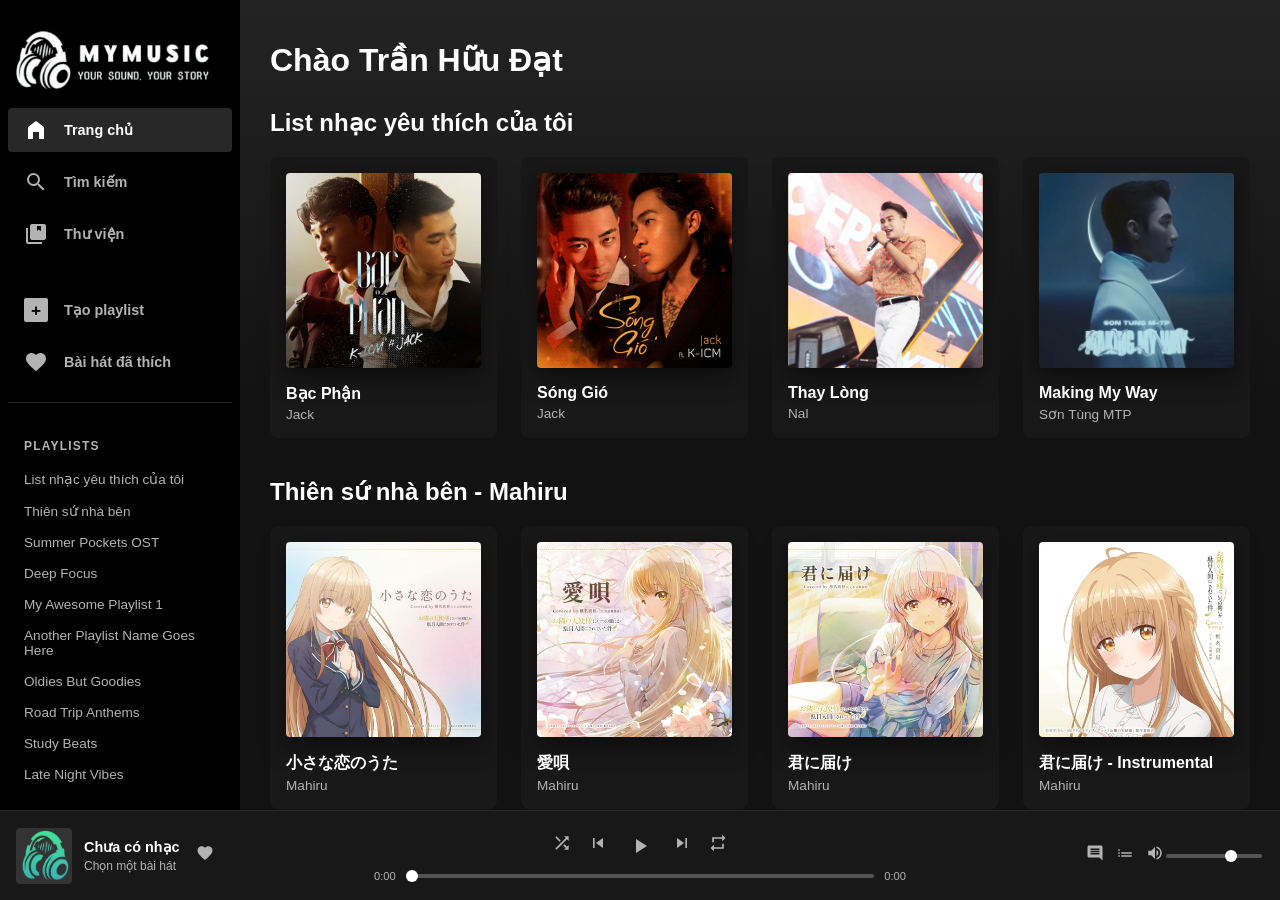
==== commit 7b47542c: "add logo, summer pockets" ====
--- a/index.html
+++ b/index.html
@@ -6,6 +6,8 @@
     <meta name="viewport" content="width=device-width, initial-scale=1.0">
     <title>My Music Player (Interactive)</title>
     <link rel="stylesheet" href="styles.css"> <!-- Link tới file CSS chung -->
+
+    <link rel="icon" href="img/favicon.png" type="image/png">
 </head>
 
 <body>
@@ -16,7 +18,7 @@
     <div class="music-player-container">
         <!-- 1. Sidebar (NO CHANGES HERE FROM PREVIOUS) -->
         <nav class="sidebar">
-            <div class="logo">MyMusic</div>
+            <div><img src="img/logo.png" height="80"></div>
             <div class="sidebar-nav">
                 <ul>
                     <li>
@@ -72,8 +74,9 @@
             <div class="sidebar-playlists">
                 <h4>PLAYLISTS</h4>
                 <ul>
-                    <li><a href="#">Chill Hits</a></li>
-                    <li><a href="#">Workout Mix</a></li>
+                    <li><a href="#Favorite">List nhạc yêu thích của tôi</a></li>
+                    <li><a href="#Mahiru">Thiên sứ nhà bên</a></li>
+                    <li><a href="#SummerPockets">Summer Pockets OST</a></li> 
                     <li><a href="#">Deep Focus</a></li>
                     <li><a href="#">My Awesome Playlist 1</a></li>
                     <li><a href="#">Another Playlist Name Goes Here</a></li>
@@ -91,8 +94,8 @@
         <!-- 2. Main Content Area -->
         <main class="main-content">
             <h1>Chào Trần Hữu Đạt</h1>
-            <section class="content-section">
-                <h2>Các nhạc yêu thích của tôi</h2>
+            <section id="Favorite" class="content-section">
+                <h2>List nhạc yêu thích của tôi</h2>
                 <div class="card-grid">
                     <!-- CARD 1: ADD data-src, data-title, data-artist, data-art -->
                     <div class="card" data-src="audio/bac-phan.mp3" data-title="Bạc Phận"
@@ -139,7 +142,7 @@
             </section>
 
 
-            <section class="content-section">
+            <section id="Mahiru" class="content-section">
                 <h2>Thiên sứ nhà bên - Mahiru</h2>
                 <div class="card-grid">
                     <!-- CARD 1: ADD data-src, data-title, data-artist, data-art -->
@@ -184,12 +187,111 @@
                     </div>
                 </div>
             </section>
+
+                        <section id="SummerPockets" class="content-section">
+                <h2>Summer Pockets - Original SoundTrack & Vocal Albums</h2>
+                <div class="card-grid">
+                    <!-- AlkaFeel -->
+                    <div class="card"
+                         data-src="audio/summer_pockets_op.mp3"
+                         data-title="アルカレイド (Alkaleido)"
+                         data-artist="鈴木このみ (Konomi Suzuki)"
+                         data-art="img/summer_pockets_op.png">
+                        <img src="img/summer_pockets_op.png" alt="Summer Pockets OST" class="album-art">
+                        <h3 class="song-title">アルカレイド</h3>
+                        <p class="song-artist">
+                            <a href="artist_page.html?artistId=KonomiSuzuki">Konomi Suzuki</a>
+                        </p>
+                        <button class="play-button-overlay">▶</button>
+                    </div>
+
+                    <!-- Lasting Moment -->
+                    <div class="card"
+                         data-src="audio/summer_pockets_ed.mp3"
+                         data-title="Lasting Moment"
+                         data-artist="鈴木このみ (Konomi Suzuki)"
+                         data-art="img/Tsumugi.png">
+                        <img src="img/Tsumugi.png" alt="Reflection Blue OP" class="album-art">
+                        <h3 class="song-title">Lasting Moment</h3>
+                        <p class="song-artist">
+                            <a href="artist_page.html?artistId=KonomiSuzuki">Konomi Suzuki</a>
+                        </p>
+                        <button class="play-button-overlay">▶</button>
+                    </div>
+
+                    <!-- 羽のゆりかご (Hane no Yurikago) -->
+                    <div class="card"
+                         data-src="audio/Hane no Yurikago.mp3"
+                         data-title="羽のゆりかご"
+                         data-artist="水谷瑠奈 (NanosizeMir)"
+                         data-art="img/Hane no Yurikago.png">
+                        <img src="img/Hane no Yurikago.png" alt="Hane no Yurikago" class="album-art">
+                        <h3 class="song-title">羽のゆりかご</h3>
+                        <p class="song-artist">
+                            <a href="artist_page.html?artistId=RunaMizutani">水谷瑠奈 (NanosizeMir)</a>
+                        </p>
+                        <button class="play-button-overlay">▶</button>
+                    </div>
+
+                    <!-- Sea, You & Me -->
+                    <div class="card"
+                         data-src="audio/Tsumugi.mp3"
+                         data-title="Sea, You & Me"
+                         data-artist="紬ヴェンダース (CV: 岩井映美里)"
+                         data-art="img/Tsumugi.png">
+                        <img src="img/Tsumugi.png" alt="Tsumugi Character Song" class="album-art">
+                        <h3 class="song-title">Sea, You & Me</h3>
+                        <p class="song-artist">
+                            <a href="artist_page.html?artistId=TsumugiWenders">紬ヴェンダース</a>
+                        </p>
+                        <button class="play-button-overlay">▶</button>
+                    </div>
+
+                     <!-- Hamu 20th Anniversary -->
+                    <div class="card"
+                         data-src="audio/summer_pockets_op_20th_Key.mp3"
+                         data-title="Hamu 20th Anniversary"
+                         data-artist="Instrumental"
+                         data-art="img/key20th.png">
+                        <img src="img/key20th.png" alt="Summer Pockets BGM" class="album-art">
+                        <h3 class="song-title">Hamu 20th Anniversary</h3>
+                        <p class="song-artist">
+                            <a href="artist_page.html?artistId=KeySoundLabel">Key Sound Label</a>
+                        </p>
+                        <button class="play-button-overlay">▶</button>
+                    </div>
+
+                    <!-- アスタロア (Asterlore) - Reflection Blue -->
+                     <div class="card"
+                         data-src="audio/Summer_Pockets_Asterlore.mp3"
+                         data-title="アスタロア (Asterlore)"
+                         data-artist="riya (eufonius)"
+                         data-art="img/Summer_Pockets_Asterlore.png">
+                        <img src="img/Summer_Pockets_Asterlore.png" alt="Reflection Blue ED" class="album-art">
+                        <h3 class="song-title">アスタロア</h3>
+                        <p class="song-artist">
+                            <a href="artist_page.html?artistId=riyaEufonius">riya (eufonius)</a>
+                        </p>
+                        <button class="play-button-overlay">▶</button>
+                    </div>
+
+                    <!-- 他の楽曲も同様に追加 -->
+                    <!-- Ví dụ:
+                    <div class="card" data-src="audio/summerpockets_another_song.mp3" data-title="Another Song Title" data-artist="Artist Name" data-art="img/another_song_art.jpg">
+                        <img src="img/another_song_art.jpg" alt="Album Art" class="album-art">
+                        <h3 class="song-title">Another Song Title</h3>
+                        <p class="song-artist"><a href="artist_page.html?artistId=SomeArtist">Artist Name</a></p>
+                        <button class="play-button-overlay">▶</button>
+                    </div>
+                    -->
+                </div>
+            </section>
         </main>
 
         <!-- 3. Player Bar -->
         <footer class="player-bar">
             <div class="song-info">
-                <img src="https://via.placeholder.com/56/333/FFFFFF?text=Art" alt="Now Playing" id="now-playing-art">
+                <img src="img/favicon.png" alt="Now Playing" id="now-playing-art">
                 <div class="text-details">
                     <h4 id="now-playing-title">Chưa có nhạc</h4>
                     <p id="now-playing-artist">Chọn một bài hát</p>
--- a/styles.css
+++ b/styles.css
@@ -145,6 +145,7 @@
     background: linear-gradient(rgba(40,40,40,0.8), #121212 50%); /* Subtle gradient at top */
     overflow-y: auto;
     padding: 20px 30px;
+    scroll-behavior: smooth; /* Kích hoạt cuộn mượt cho main-content */
 }
 .main-content h1 {
     font-size: 2em;
@@ -173,9 +174,19 @@
 .card:hover {
     background-color: #282828;
 }
+
 .card img.album-art {
-    width: 100%;
-    border-radius: 4px;
+    width: 100%; /* Chiếm toàn bộ chiều rộng của .card padding box */
+    /* height: auto; */ /* Bỏ height: auto nếu có, để aspect-ratio kiểm soát */
+
+    aspect-ratio: 1 / 1; /* QUAN TRỌNG: Đảm bảo ảnh là hình vuông */
+                         /* Tỷ lệ 1/1 nghĩa là chiều rộng = chiều cao */
+
+    object-fit: cover;   /* QUAN TRỌNG: Ảnh sẽ lấp đầy không gian vuông,
+                            phần thừa sẽ bị cắt, giữ nguyên tỷ lệ gốc của ảnh. */
+    object-position: center center; /* Căn giữa ảnh khi bị cắt (mặc định) */
+
+    border-radius: 4px; /* Giữ lại bo góc nếu muốn */
     margin-bottom: 12px;
     box-shadow: 0 8px 24px rgba(0,0,0,0.5);
 }
@@ -237,12 +248,15 @@
     min-width: 180px; /* Spotify's min-width */
     flex: 1 0 180px;
 }
-.player-bar .song-info img#now-playing-art { /* Added ID for JS */
+.player-bar .song-info img#now-playing-art {
     width: 56px;
-    height: 56px;
+    height: 56px; /* Đảm bảo vuông */
+    /* aspect-ratio: 1 / 1; */
+    object-fit: cover;
+    object-position: center center;
     margin-right: 12px;
     border-radius: 4px;
-    background-color: #333; /* Placeholder if no art */
+    background-color: #333;
 }
 .player-bar .song-info .text-details h4#now-playing-title { /* Added ID for JS */
     font-size: 0.9em;
@@ -534,9 +548,15 @@
     width: 20px;
     text-align: right;
 }
+/* Nếu bạn muốn ảnh nhỏ trong danh sách bài hát (ví dụ: trang nghệ sĩ) cũng vuông: */
 .song-list-item img.album-art-small {
-    width: 40px;
-    height: 40px;
+    width: 40px; /* Hoặc kích thước bạn muốn */
+    height: 40px; /* Đặt chiều cao bằng chiều rộng để đảm bảo vuông */
+    /* Hoặc dùng aspect-ratio: 1 / 1; nếu width có thể thay đổi */
+    /* aspect-ratio: 1 / 1; */
+
+    object-fit: cover;
+    object-position: center center;
     border-radius: 4px;
 }
 .song-list-item .song-details {
@@ -655,11 +675,13 @@
         flex-basis: 100px; /* Giảm không gian cơ bản */
         margin-right: 5px;
     }
+/* Điều chỉnh cho responsive nếu cần */
+
     .player-bar .song-info img#now-playing-art {
-        width: 48px; /* Giảm kích thước ảnh bìa */
-        height: 48px;
-        margin-right: 8px;
-    }
+        width: 48px;
+        height: 48px; /* Đảm bảo vuông */
+    }
+    
     .player-bar .song-info .text-details h4#now-playing-title {
         font-size: 0.85em;
     }
@@ -802,4 +824,10 @@
         padding: 6px 15px;
         font-size: 0.75em;
     }
-}+}
+
+
+
+
+
+
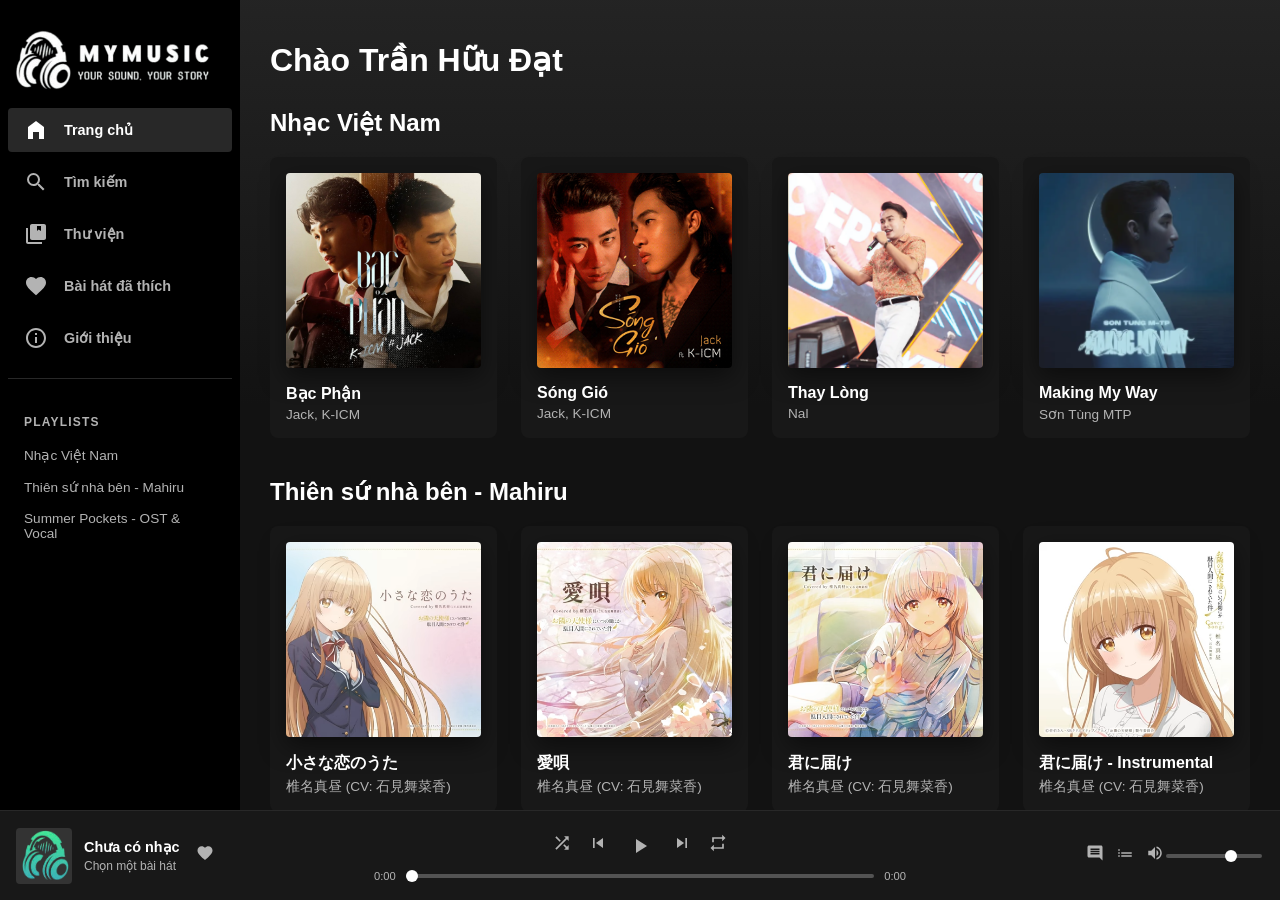
==== commit 6b999616: "complete Website" ====
--- a/index.html
+++ b/index.html
@@ -30,7 +30,7 @@
                         </a>
                     </li>
                     <li>
-                        <a href="#">
+                        <a href="search.html">
                             <svg viewBox="0 0 24 24" class="icon-search">
                                 <path
                                     d="M15.5 14h-.79l-.28-.27A6.471 6.471 0 0 0 16 9.5 6.5 6.5 0 1 0 9.5 16c1.61 0 3.09-.59 4.23-1.57l.27.28v.79l5 4.99L20.49 19l-4.99-5zm-6 0C7.01 14 5 11.99 5 9.5S7.01 5 9.5 5 14 7.01 14 9.5 11.99 14 9.5 14z">
@@ -40,7 +40,7 @@
                         </a>
                     </li>
                     <li>
-                        <a href="#">
+                        <a href="library.html">
                             <svg viewBox="0 0 24 24" class="icon-library">
                                 <path
                                     d="M4 6H2v14c0 1.1.9 2 2 2h14v-2H4V6zm16-4H8c-1.1 0-2 .9-2 2v12c0 1.1.9 2 2 2h12c1.1 0 2-.9 2-2V4c0-1.1-.9-2-2-2zm-3 2v5l-2.5-1.5L13 9V4h5zM8 16h12V4h-2v7l-2.5-1.5L13 9V4H8v12z">
@@ -49,18 +49,9 @@
                             Thư viện
                         </a>
                     </li>
-                </ul>
-            </div>
-            <div class="sidebar-nav" style="margin-top: 24px;">
-                <ul>
+            
                     <li>
-                        <button class="create-playlist-btn">
-                            <span class="plus-icon">+</span>
-                            Tạo playlist
-                        </button>
-                    </li>
-                    <li>
-                        <a href="#">
+                        <a href="favorite.html"> <!-- Link Bài hát đã thích giữ nguyên hoặc tạo trang riêng -->
                             <svg viewBox="0 0 24 24" class="icon-like">
                                 <path
                                     d="M12 21.35l-1.45-1.32C5.4 15.36 2 12.28 2 8.5 2 5.42 4.42 3 7.5 3c1.74 0 3.41.81 4.5 2.09C13.09 3.81 14.76 3 16.5 3 19.58 3 22 5.42 22 8.5c0 3.78-3.4 6.86-8.55 11.54L12 21.35z">
@@ -69,223 +60,32 @@
                             Bài hát đã thích
                         </a>
                     </li>
+                    <!-- THÊM LINK GIỚI THIỆU -->
+                    <li>
+                        <a href="about.html" class="sidebar-link"> <!-- Đặt class sidebar-link nếu muốn style riêng -->
+                            <svg viewBox="0 0 24 24" width="24" height="24" fill="currentColor" class="icon-info">
+                                <path
+                                    d="M11 7h2v2h-2zm0 4h2v6h-2zm1-9C6.48 2 2 6.48 2 12s4.48 10 10 10 10-4.48 10-10S17.52 2 12 2zm0 18c-4.41 0-8-3.59-8-8s3.59-8 8-8 8 3.59 8 8-3.59 8-8 8z">
+                                </path>
+                            </svg>
+                            Giới thiệu
+                        </a>
+                    </li>
+
                 </ul>
             </div>
             <div class="sidebar-playlists">
                 <h4>PLAYLISTS</h4>
-                <ul>
-                    <li><a href="#Favorite">List nhạc yêu thích của tôi</a></li>
-                    <li><a href="#Mahiru">Thiên sứ nhà bên</a></li>
-                    <li><a href="#SummerPockets">Summer Pockets OST</a></li> 
-                    <li><a href="#">Deep Focus</a></li>
-                    <li><a href="#">My Awesome Playlist 1</a></li>
-                    <li><a href="#">Another Playlist Name Goes Here</a></li>
-                    <li><a href="#">Oldies But Goodies</a></li>
-                    <li><a href="#">Road Trip Anthems</a></li>
-                    <li><a href="#">Study Beats</a></li>
-                    <li><a href="#">Late Night Vibes</a></li>
-                    <li><a href="#">Morning Coffee</a></li>
-                    <li><a href="#">Summer Jams 2024</a></li>
-                    <li><a href="#">Indie Discoveries</a></li>
+                <ul id="playlist-links-list">
+                    <!-- Các link playlist sẽ được tạo bởi JavaScript ở đây -->
                 </ul>
             </div>
         </nav>
 
         <!-- 2. Main Content Area -->
-        <main class="main-content">
+        <main class="main-content" id="main-music-content">
             <h1>Chào Trần Hữu Đạt</h1>
-            <section id="Favorite" class="content-section">
-                <h2>List nhạc yêu thích của tôi</h2>
-                <div class="card-grid">
-                    <!-- CARD 1: ADD data-src, data-title, data-artist, data-art -->
-                    <div class="card" data-src="audio/bac-phan.mp3" data-title="Bạc Phận"
-                        data-artist="Nghệ Sĩ A, Nghệ Sĩ B" data-art="img/bac-phan.jpg">
-                        <img src="img/bac-phan.jpg" alt="Album Art" class="album-art">
-                        <h3 class="song-title">Bạc Phận</h3>
-                        <p class="song-artist">
-                            <a href="artist_page.html?artistId=jack">Jack</a>
-                        </p>
-                        <button class="play-button-overlay">▶</button>
-                    </div>
-                    <!-- CARD 2 -->
-                    <div class="card" data-src="audio/song-gio.mp3" data-title="Sóng Gió" data-artist="Nghệ Sĩ Jack"
-                        data-art="img/song-gio.png">
-                        <img src="img/song-gio.png" alt="Album Art" class="album-art">
-                        <h3 class="song-title">Sóng Gió</h3>
-
-                        <p class="song-artist">
-                            <a href="artist_page.html?artistId=jack">Jack</a>
-                        </p>
-                        <button class="play-button-overlay">▶</button>
-                    </div>
-                    <!-- CARD 3 -->
-                    <div class="card" data-src="audio/thay-long-nal.mp3" data-title="Thay Lòng" data-artist="Nhiều nghệ sĩ"
-                        data-art="img/nal.png">
-                        <img src="img/nal.png" alt="Album Art" class="album-art">
-                        <h3 class="song-title">Thay Lòng</h3>
-                        <p class="song-artist">
-                            <a href="artist_page.html?artistId=nal">Nal</a>
-                        </p>
-                        <button class="play-button-overlay">▶</button>
-                    </div>
-                    <!-- ADD MORE CARDS SIMILARLY -->
-                    <div class="card" data-src="audio/making-my-way.mp3" data-title="Making My Way" data-artist="DJ X"
-                        data-art="img/making-my-way.jpg">
-                        <img src="img/making-my-way.jpg" alt="Album Art" class="album-art">
-                        <h3 class="song-title">Making My Way</h3>
-                        <p class="song-artist">
-                            <a href="artist_page.html?artistId=son-tung-mtp">Sơn Tùng MTP</a>
-                        </p>
-                        <button class="play-button-overlay">▶</button>
-                    </div>
-                </div>
-            </section>
-
-
-            <section id="Mahiru" class="content-section">
-                <h2>Thiên sứ nhà bên - Mahiru</h2>
-                <div class="card-grid">
-                    <!-- CARD 1: ADD data-src, data-title, data-artist, data-art -->
-                    <div class="card" data-src="audio/mahiru_ed1.mp3" data-title="小さな恋のうた" data-artist="CV.石見舞菜香"
-                        data-art="img/mahiru1.png">
-                        <img src="img/mahiru1.png" alt="Album Art" class="album-art">
-                        <h3 class="song-title">小さな恋のうた</h3>
-                        <p class="song-artist">
-                            <a href="artist_page.html?artistId=Mahiru">Mahiru</a>
-                        </p>
-                        <button class="play-button-overlay">▶</button>
-                    </div>
-                    <!-- CARD 2 -->
-                    <div class="card" data-src="audio/mahiru_ed2.mp3" data-title="愛唄" data-artist="CV.石見舞菜香"
-                        data-art="img/mahiru2.png">
-                        <img src="img/mahiru2.png" alt="Album Art" class="album-art">
-                        <h3 class="song-title">愛唄</h3>
-                        <p class="song-artist">
-                            <a href="artist_page.html?artistId=Mahiru">Mahiru</a>
-                        </p>
-                        <button class="play-button-overlay">▶</button>
-                    </div>
-                    <!-- CARD 3 -->
-                    <div class="card" data-src="audio/mahiru_ed3.mp3" data-title="君に届け" data-artist="CV.石見舞菜香"
-                        data-art="img/mahiru3.png">
-                        <img src="img/mahiru3.png" alt="Album Art" class="album-art">
-                        <h3 class="song-title">君に届け</h3>
-                        <p class="song-artist">
-                            <a href="artist_page.html?artistId=Mahiru">Mahiru</a>
-                        </p>
-                        <button class="play-button-overlay">▶</button>
-                    </div>
-                    <!-- ADD MORE CARDS SIMILARLY -->
-                    <div class="card" data-src="audio/mahiru_ed3_Instrumental.mp3" data-title="君に届け - Instrumental" data-artist="CV.石見舞菜香"
-                        data-art="img/mahiru4.png">
-                        <img src="img/mahiru4.png" alt="Album Art" class="album-art">
-                        <h3 class="song-title">君に届け - Instrumental</h3>
-                        <p class="song-artist">
-                            <a href="artist_page.html?artistId=Mahiru">Mahiru</a>
-                        </p>
-                        <button class="play-button-overlay">▶</button>
-                    </div>
-                </div>
-            </section>
-
-                        <section id="SummerPockets" class="content-section">
-                <h2>Summer Pockets - Original SoundTrack & Vocal Albums</h2>
-                <div class="card-grid">
-                    <!-- AlkaFeel -->
-                    <div class="card"
-                         data-src="audio/summer_pockets_op.mp3"
-                         data-title="アルカレイド (Alkaleido)"
-                         data-artist="鈴木このみ (Konomi Suzuki)"
-                         data-art="img/summer_pockets_op.png">
-                        <img src="img/summer_pockets_op.png" alt="Summer Pockets OST" class="album-art">
-                        <h3 class="song-title">アルカレイド</h3>
-                        <p class="song-artist">
-                            <a href="artist_page.html?artistId=KonomiSuzuki">Konomi Suzuki</a>
-                        </p>
-                        <button class="play-button-overlay">▶</button>
-                    </div>
-
-                    <!-- Lasting Moment -->
-                    <div class="card"
-                         data-src="audio/summer_pockets_ed.mp3"
-                         data-title="Lasting Moment"
-                         data-artist="鈴木このみ (Konomi Suzuki)"
-                         data-art="img/Tsumugi.png">
-                        <img src="img/Tsumugi.png" alt="Reflection Blue OP" class="album-art">
-                        <h3 class="song-title">Lasting Moment</h3>
-                        <p class="song-artist">
-                            <a href="artist_page.html?artistId=KonomiSuzuki">Konomi Suzuki</a>
-                        </p>
-                        <button class="play-button-overlay">▶</button>
-                    </div>
-
-                    <!-- 羽のゆりかご (Hane no Yurikago) -->
-                    <div class="card"
-                         data-src="audio/Hane no Yurikago.mp3"
-                         data-title="羽のゆりかご"
-                         data-artist="水谷瑠奈 (NanosizeMir)"
-                         data-art="img/Hane no Yurikago.png">
-                        <img src="img/Hane no Yurikago.png" alt="Hane no Yurikago" class="album-art">
-                        <h3 class="song-title">羽のゆりかご</h3>
-                        <p class="song-artist">
-                            <a href="artist_page.html?artistId=RunaMizutani">水谷瑠奈 (NanosizeMir)</a>
-                        </p>
-                        <button class="play-button-overlay">▶</button>
-                    </div>
-
-                    <!-- Sea, You & Me -->
-                    <div class="card"
-                         data-src="audio/Tsumugi.mp3"
-                         data-title="Sea, You & Me"
-                         data-artist="紬ヴェンダース (CV: 岩井映美里)"
-                         data-art="img/Tsumugi.png">
-                        <img src="img/Tsumugi.png" alt="Tsumugi Character Song" class="album-art">
-                        <h3 class="song-title">Sea, You & Me</h3>
-                        <p class="song-artist">
-                            <a href="artist_page.html?artistId=TsumugiWenders">紬ヴェンダース</a>
-                        </p>
-                        <button class="play-button-overlay">▶</button>
-                    </div>
-
-                     <!-- Hamu 20th Anniversary -->
-                    <div class="card"
-                         data-src="audio/summer_pockets_op_20th_Key.mp3"
-                         data-title="Hamu 20th Anniversary"
-                         data-artist="Instrumental"
-                         data-art="img/key20th.png">
-                        <img src="img/key20th.png" alt="Summer Pockets BGM" class="album-art">
-                        <h3 class="song-title">Hamu 20th Anniversary</h3>
-                        <p class="song-artist">
-                            <a href="artist_page.html?artistId=KeySoundLabel">Key Sound Label</a>
-                        </p>
-                        <button class="play-button-overlay">▶</button>
-                    </div>
-
-                    <!-- アスタロア (Asterlore) - Reflection Blue -->
-                     <div class="card"
-                         data-src="audio/Summer_Pockets_Asterlore.mp3"
-                         data-title="アスタロア (Asterlore)"
-                         data-artist="riya (eufonius)"
-                         data-art="img/Summer_Pockets_Asterlore.png">
-                        <img src="img/Summer_Pockets_Asterlore.png" alt="Reflection Blue ED" class="album-art">
-                        <h3 class="song-title">アスタロア</h3>
-                        <p class="song-artist">
-                            <a href="artist_page.html?artistId=riyaEufonius">riya (eufonius)</a>
-                        </p>
-                        <button class="play-button-overlay">▶</button>
-                    </div>
-
-                    <!-- 他の楽曲も同様に追加 -->
-                    <!-- Ví dụ:
-                    <div class="card" data-src="audio/summerpockets_another_song.mp3" data-title="Another Song Title" data-artist="Artist Name" data-art="img/another_song_art.jpg">
-                        <img src="img/another_song_art.jpg" alt="Album Art" class="album-art">
-                        <h3 class="song-title">Another Song Title</h3>
-                        <p class="song-artist"><a href="artist_page.html?artistId=SomeArtist">Artist Name</a></p>
-                        <button class="play-button-overlay">▶</button>
-                    </div>
-                    -->
-                </div>
-            </section>
+            <!-- Các section nhạc sẽ được tạo bởi JavaScript ở đây -->
         </main>
 
         <!-- 3. Player Bar -->
@@ -373,9 +173,12 @@
         </footer>
     </div>
 </body>
-<script src="player.js"></script> <!-- Link tới file JavaScript -->
-
-<script src="data/artists.js"></script> <!-- Link tới file JavaScript -->
-<script src="artist_page.js"></script> <!-- Link tới file JavaScript cho trang nghệ sĩ -->
+<!-- Scripts -->
+<script src="data/artists.js"></script>
+<script src="data/music.js"></script>
+<script src="js/utils.js"></script> <!-- Nạp file utils -->
+<script src="js/player.js"></script>
+<script src="js/main.js"></script> <!-- Thay vì search.js -->
+<!-- <script src="artist_page.js"></script> Nếu dùng -->
 
 </html>
--- a/styles.css
+++ b/styles.css
@@ -1,23 +1,33 @@
 html {
-    height: 100%; /* Đảm bảo html chiếm toàn bộ chiều cao */
-    box-sizing: border-box; /* Nên có để padding và border không làm tăng kích thước */
-}
-
-*, *:before, *:after {
-    box-sizing: inherit; /* Kế thừa box-sizing từ html */
+    height: 100%;
+    /* Đảm bảo html chiếm toàn bộ chiều cao */
+    box-sizing: border-box;
+    /* Nên có để padding và border không làm tăng kích thước */
+}
+
+*,
+*:before,
+*:after {
+    box-sizing: inherit;
+    /* Kế thừa box-sizing từ html */
 }
 
 body {
-    height: 100%; /* Đảm bảo body chiếm toàn bộ chiều cao của html */
+    height: 100%;
+    /* Đảm bảo body chiếm toàn bộ chiều cao của html */
     margin: 0;
     font-family: -apple-system, BlinkMacSystemFont, "Segoe UI", Roboto, Helvetica, Arial, sans-serif;
     background-color: #121212;
     color: #ffffff;
     /* Quan trọng: Bỏ overflow: hidden ở body nếu có, để test */
-    /* overflow: hidden; */ /* Tạm thời comment dòng này để kiểm tra */
-    display: flex; /* Sử dụng flexbox cho body để music-player-container có thể co giãn */
-    flex-direction: column; /* Để music-player-container chiếm hết không gian còn lại */
-}
+    /* overflow: hidden; */
+    /* Tạm thời comment dòng này để kiểm tra */
+    display: flex;
+    /* Sử dụng flexbox cho body để music-player-container có thể co giãn */
+    flex-direction: column;
+    /* Để music-player-container chiếm hết không gian còn lại */
+}
+
 a {
     text-decoration: none;
     color: #b3b3b3;
@@ -40,6 +50,7 @@
     cursor: pointer;
     padding: 0;
 }
+
 button:hover {
     color: #ffffff;
 }
@@ -47,8 +58,10 @@
 /* Main Layout: Grid like Spotify Desktop */
 .music-player-container {
     display: grid;
-    grid-template-columns: 240px 1fr; /* Sidebar width and main content */
-    grid-template-rows: 1fr auto;    /* Main content fills height, player bar fixed height */
+    grid-template-columns: 240px 1fr;
+    /* Sidebar width and main content */
+    grid-template-rows: 1fr auto;
+    /* Main content fills height, player bar fixed height */
     height: 100vh;
     grid-template-areas:
         "sidebar main-content"
@@ -72,7 +85,8 @@
     color: #ffffff;
 }
 
-.sidebar-nav ul li a, .sidebar-nav ul li button {
+.sidebar-nav ul li a,
+.sidebar-nav ul li button {
     display: flex;
     align-items: center;
     padding: 10px 16px;
@@ -81,11 +95,15 @@
     border-radius: 4px;
     margin-bottom: 8px;
 }
-.sidebar-nav ul li a.active, .sidebar-nav ul li button.active {
+
+.sidebar-nav ul li a.active,
+.sidebar-nav ul li button.active {
     background-color: #282828;
     color: #ffffff;
 }
-.sidebar-nav ul li a svg, .sidebar-nav ul li button svg {
+
+.sidebar-nav ul li a svg,
+.sidebar-nav ul li button svg {
     margin-right: 16px;
     width: 24px;
     height: 24px;
@@ -95,9 +113,11 @@
     padding: 20px 16px 0 16px;
     border-top: 1px solid #282828;
     margin-top: 10px;
-    flex-grow: 1; /* Allow playlists to take remaining space and scroll */
+    flex-grow: 1;
+    /* Allow playlists to take remaining space and scroll */
     overflow-y: auto;
 }
+
 .sidebar-playlists h4 {
     font-size: 0.75em;
     text-transform: uppercase;
@@ -105,23 +125,28 @@
     margin-bottom: 10px;
     color: #b3b3b3;
 }
+
 .sidebar-playlists ul li a {
     display: block;
     padding: 8px 0;
     font-size: 0.85em;
     color: #b3b3b3;
 }
+
 .sidebar-playlists ul li a:hover {
     color: #ffffff;
 }
+
 .create-playlist-btn {
     font-size: 0.9em !important;
     font-weight: bold !important;
     color: #b3b3b3 !important;
 }
+
 .create-playlist-btn:hover {
     color: #ffffff !important;
 }
+
 .create-playlist-btn .plus-icon {
     background-color: #b3b3b3;
     color: #000;
@@ -134,6 +159,7 @@
     margin-right: 16px;
     border-radius: 2px;
 }
+
 .create-playlist-btn:hover .plus-icon {
     background-color: #ffffff;
 }
@@ -142,62 +168,82 @@
 /* 2. Main Content Area */
 .main-content {
     grid-area: main-content;
-    background: linear-gradient(rgba(40,40,40,0.8), #121212 50%); /* Subtle gradient at top */
+    background: linear-gradient(rgba(40, 40, 40, 0.8), #121212 50%);
+    /* Subtle gradient at top */
     overflow-y: auto;
     padding: 20px 30px;
-    scroll-behavior: smooth; /* Kích hoạt cuộn mượt cho main-content */
-}
+    scroll-behavior: smooth;
+    /* Kích hoạt cuộn mượt cho main-content */
+}
+
 .main-content h1 {
     font-size: 2em;
     margin-bottom: 30px;
 }
+
 .content-section {
     margin-bottom: 40px;
 }
+
 .content-section h2 {
     font-size: 1.5em;
     margin-bottom: 20px;
 }
+
 .card-grid {
     display: grid;
     grid-template-columns: repeat(auto-fill, minmax(180px, 1fr));
     gap: 24px;
 }
+
 .card {
     background-color: #181818;
     padding: 16px;
     border-radius: 8px;
     transition: background-color 0.3s ease;
-    position: relative; /* For play button */
-    cursor: pointer; /* Make the whole card clickable for simplicity or just the play button */
-}
+    position: relative;
+    /* For play button */
+    cursor: pointer;
+    /* Make the whole card clickable for simplicity or just the play button */
+}
+
 .card:hover {
     background-color: #282828;
 }
 
 .card img.album-art {
-    width: 100%; /* Chiếm toàn bộ chiều rộng của .card padding box */
-    /* height: auto; */ /* Bỏ height: auto nếu có, để aspect-ratio kiểm soát */
-
-    aspect-ratio: 1 / 1; /* QUAN TRỌNG: Đảm bảo ảnh là hình vuông */
-                         /* Tỷ lệ 1/1 nghĩa là chiều rộng = chiều cao */
-
-    object-fit: cover;   /* QUAN TRỌNG: Ảnh sẽ lấp đầy không gian vuông,
+    width: 100%;
+    /* Chiếm toàn bộ chiều rộng của .card padding box */
+    /* height: auto; */
+    /* Bỏ height: auto nếu có, để aspect-ratio kiểm soát */
+
+    aspect-ratio: 1 / 1;
+    /* QUAN TRỌNG: Đảm bảo ảnh là hình vuông */
+    /* Tỷ lệ 1/1 nghĩa là chiều rộng = chiều cao */
+
+    object-fit: cover;
+    /* QUAN TRỌNG: Ảnh sẽ lấp đầy không gian vuông,
                             phần thừa sẽ bị cắt, giữ nguyên tỷ lệ gốc của ảnh. */
-    object-position: center center; /* Căn giữa ảnh khi bị cắt (mặc định) */
-
-    border-radius: 4px; /* Giữ lại bo góc nếu muốn */
+    object-position: center center;
+    /* Căn giữa ảnh khi bị cắt (mặc định) */
+
+    border-radius: 4px;
+    /* Giữ lại bo góc nếu muốn */
     margin-bottom: 12px;
-    box-shadow: 0 8px 24px rgba(0,0,0,0.5);
-}
-.card h3.song-title { /* Added class for JS */
+    box-shadow: 0 8px 24px rgba(0, 0, 0, 0.5);
+}
+
+.card h3.song-title {
+    /* Added class for JS */
     font-size: 1em;
     margin: 0 0 4px 0;
     white-space: nowrap;
     overflow: hidden;
     text-overflow: ellipsis;
 }
-.card p.song-artist { /* Added class for JS */
+
+.card p.song-artist {
+    /* Added class for JS */
     font-size: 0.85em;
     color: #b3b3b3;
     margin: 0;
@@ -205,11 +251,14 @@
     overflow: hidden;
     text-overflow: ellipsis;
 }
+
 .card .play-button-overlay {
     position: absolute;
-    bottom: 80px; /* Adjust based on card content */
+    bottom: 80px;
+    /* Adjust based on card content */
     right: 20px;
-    background-color: #1DB954; /* Spotify green */
+    background-color: #1DB954;
+    /* Spotify green */
     color: white;
     border-radius: 50%;
     width: 48px;
@@ -221,9 +270,11 @@
     opacity: 0;
     transform: translateY(10px);
     transition: opacity 0.3s ease, transform 0.3s ease;
-    box-shadow: 0 4px 8px rgba(0,0,0,0.3);
-    pointer-events: none; /* So it doesn't interfere with card click */
-}
+    box-shadow: 0 4px 8px rgba(0, 0, 0, 0.3);
+    pointer-events: none;
+    /* So it doesn't interfere with card click */
+}
+
 .card:hover .play-button-overlay {
     opacity: 1;
     transform: translateY(0);
@@ -245,12 +296,15 @@
 .player-bar .song-info {
     display: flex;
     align-items: center;
-    min-width: 180px; /* Spotify's min-width */
+    min-width: 180px;
+    /* Spotify's min-width */
     flex: 1 0 180px;
 }
+
 .player-bar .song-info img#now-playing-art {
     width: 56px;
-    height: 56px; /* Đảm bảo vuông */
+    height: 56px;
+    /* Đảm bảo vuông */
     /* aspect-ratio: 1 / 1; */
     object-fit: cover;
     object-position: center center;
@@ -258,14 +312,18 @@
     border-radius: 4px;
     background-color: #333;
 }
-.player-bar .song-info .text-details h4#now-playing-title { /* Added ID for JS */
+
+.player-bar .song-info .text-details h4#now-playing-title {
+    /* Added ID for JS */
     font-size: 0.9em;
     margin: 0 0 4px 0;
     white-space: nowrap;
     overflow: hidden;
     text-overflow: ellipsis;
 }
-.player-bar .song-info .text-details p#now-playing-artist { /* Added ID for JS */
+
+.player-bar .song-info .text-details p#now-playing-artist {
+    /* Added ID for JS */
     font-size: 0.75em;
     color: #b3b3b3;
     margin: 0;
@@ -273,6 +331,7 @@
     overflow: hidden;
     text-overflow: ellipsis;
 }
+
 .player-bar .song-info .actions button {
     margin-left: 16px;
     font-size: 1.1em;
@@ -283,20 +342,27 @@
     flex-direction: column;
     align-items: center;
     justify-content: center;
-    flex: 2 0 auto; /* Take more space but can shrink */
-    max-width: 722px; /* Spotify's max-width */
-}
+    flex: 2 0 auto;
+    /* Take more space but can shrink */
+    max-width: 722px;
+    /* Spotify's max-width */
+}
+
 .player-bar .player-controls .buttons {
     display: flex;
     align-items: center;
     gap: 16px;
     margin-bottom: 8px;
 }
+
 .player-bar .player-controls .buttons button {
     font-size: 1.2em;
 }
-.player-bar .player-controls .buttons .play-pause-btn#main-play-pause-btn { /* Added ID for JS */
-    font-size: 1.8em; /* Larger play button */
+
+.player-bar .player-controls .buttons .play-pause-btn#main-play-pause-btn {
+    /* Added ID for JS */
+    font-size: 1.8em;
+    /* Larger play button */
     width: 32px;
     height: 32px;
     border-radius: 50%;
@@ -304,9 +370,11 @@
     align-items: center;
     justify-content: center;
 }
+
 .player-bar .player-controls .buttons .play-pause-btn#main-play-pause-btn:hover {
     transform: scale(1.1);
 }
+
 .player-bar .progress-bar-container {
     display: flex;
     align-items: center;
@@ -315,13 +383,20 @@
     font-size: 0.7em;
     color: #b3b3b3;
 }
-.player-bar .progress-bar-container span#current-time { /* Added ID */
-    min-width: 30px; text-align: right;
-}
-.player-bar .progress-bar-container span#total-time { /* Added ID */
+
+.player-bar .progress-bar-container span#current-time {
+    /* Added ID */
     min-width: 30px;
-}
-.player-bar .progress-bar-container input#progress-bar[type="range"] { /* Added ID */
+    text-align: right;
+}
+
+.player-bar .progress-bar-container span#total-time {
+    /* Added ID */
+    min-width: 30px;
+}
+
+.player-bar .progress-bar-container input#progress-bar[type="range"] {
+    /* Added ID */
     flex-grow: 1;
     height: 4px;
     -webkit-appearance: none;
@@ -330,6 +405,7 @@
     border-radius: 2px;
     cursor: pointer;
 }
+
 .player-bar .progress-bar-container input#progress-bar[type="range"]::-webkit-slider-thumb {
     -webkit-appearance: none;
     appearance: none;
@@ -339,6 +415,7 @@
     border-radius: 50%;
     cursor: pointer;
 }
+
 .player-bar .progress-bar-container input#progress-bar[type="range"]::-moz-range-thumb {
     width: 12px;
     height: 12px;
@@ -356,16 +433,21 @@
     min-width: 180px;
     flex: 1 0 180px;
 }
+
 .player-bar .other-controls button {
     margin-left: 12px;
     font-size: 1.1em;
 }
+
 .player-bar .other-controls .volume-bar-container {
     display: flex;
     align-items: center;
-    width: 100px; /* Fixed width for volume slider */
-}
-.player-bar .other-controls .volume-bar-container input#volume-bar[type="range"] { /* Added ID */
+    width: 100px;
+    /* Fixed width for volume slider */
+}
+
+.player-bar .other-controls .volume-bar-container input#volume-bar[type="range"] {
+    /* Added ID */
     width: 100%;
     height: 4px;
     -webkit-appearance: none;
@@ -374,6 +456,7 @@
     border-radius: 2px;
     cursor: pointer;
 }
+
 .player-bar .other-controls .volume-bar-container input#volume-bar[type="range"]::-webkit-slider-thumb {
     -webkit-appearance: none;
     appearance: none;
@@ -383,7 +466,8 @@
     border-radius: 50%;
     cursor: pointer;
 }
- .player-bar .other-controls .volume-bar-container input#volume-bar[type="range"]::-moz-range-thumb {
+
+.player-bar .other-controls .volume-bar-container input#volume-bar[type="range"]::-moz-range-thumb {
     width: 12px;
     height: 12px;
     background: #ffffff;
@@ -393,11 +477,21 @@
 }
 
 /* Placeholder SVG Icons (simple ones) */
-.icon-home path, .icon-search path, .icon-library path,
-.icon-add path, .icon-like path, .icon-lyrics path,
-.icon-queue path, .icon-devices path, .icon-volume path,
-.icon-shuffle path, .icon-prev path, .icon-play path,
-.icon-pause path, .icon-next path, .icon-repeat path {
+.icon-home path,
+.icon-search path,
+.icon-library path,
+.icon-add path,
+.icon-like path,
+.icon-lyrics path,
+.icon-queue path,
+.icon-devices path,
+.icon-volume path,
+.icon-shuffle path,
+.icon-prev path,
+.icon-play path,
+.icon-pause path,
+.icon-next path,
+.icon-repeat path {
     fill: currentColor;
 }
 
@@ -408,16 +502,20 @@
 
 /* CSS SPECIFIC TO ARTIST PAGE (ngoài những gì đã có trong styles.css) */
 .artist-header {
-    height: 300px; /* Or more, depending on your design */
+    height: 300px;
+    /* Or more, depending on your design */
     position: relative;
     display: flex;
-    align-items: flex-end; /* Align content to bottom */
+    align-items: flex-end;
+    /* Align content to bottom */
     padding: 24px 30px;
     box-sizing: border-box;
-    margin: -20px -30px 0; /* Negative margin to fill top padding of main-content */
-}
-
-.artist-header::before { /* For background image with overlay */
+    margin: -20px -30px 0;
+    /* Negative margin to fill top padding of main-content */
+}
+
+.artist-header::before {
+    /* For background image with overlay */
     content: "";
     background-image: var(--artist-banner-url, url('https://via.placeholder.com/1200x300/222/444?text=Artist+Banner'));
     background-size: cover;
@@ -429,11 +527,16 @@
     bottom: 0;
     z-index: 1;
 }
-.artist-header::after { /* Overlay */
+
+.artist-header::after {
+    /* Overlay */
     content: "";
     position: absolute;
-    top: 0; left: 0; right: 0; bottom: 0;
-    background: linear-gradient(to top, rgba(18,18,18,1) 0%, rgba(18,18,18,0.7) 50%, rgba(18,18,18,0) 100%);
+    top: 0;
+    left: 0;
+    right: 0;
+    bottom: 0;
+    background: linear-gradient(to top, rgba(18, 18, 18, 1) 0%, rgba(18, 18, 18, 0.7) 50%, rgba(18, 18, 18, 0) 100%);
     z-index: 2;
 }
 
@@ -446,12 +549,14 @@
 }
 
 .artist-avatar img {
-    width: 180px; /* Adjust size as needed */
+    width: 180px;
+    /* Adjust size as needed */
     height: 180px;
     border-radius: 50%;
     object-fit: cover;
-    border: 4px solid #121212; /* Optional border */
-    box-shadow: 0 4px 60px rgba(0,0,0,0.5);
+    border: 4px solid #121212;
+    /* Optional border */
+    box-shadow: 0 4px 60px rgba(0, 0, 0, 0.5);
 }
 
 .artist-info {
@@ -468,7 +573,8 @@
 }
 
 .artist-info .artist-name {
-    font-size: 3.5em; /* Large artist name */
+    font-size: 3.5em;
+    /* Large artist name */
     font-weight: 900;
     margin: 0;
     line-height: 1.1;
@@ -483,7 +589,8 @@
 
 .artist-actions {
     margin-top: 24px;
-    margin-bottom: 30px; /* Space before content sections */
+    margin-bottom: 30px;
+    /* Space before content sections */
     display: flex;
     align-items: center;
     gap: 16px;
@@ -498,11 +605,13 @@
     display: flex;
     justify-content: center;
     align-items: center;
-    font-size: 1.8em; /* Icon size */
+    font-size: 1.8em;
+    /* Icon size */
     border: none;
     cursor: pointer;
     transition: transform 0.2s ease;
 }
+
 .play-button-large:hover {
     transform: scale(1.05);
 }
@@ -510,24 +619,28 @@
 .follow-button {
     padding: 8px 20px;
     border: 1px solid #727272;
-    border-radius: 500px; /* Pill shape */
+    border-radius: 500px;
+    /* Pill shape */
     font-weight: bold;
     font-size: 0.8em;
     text-transform: uppercase;
     cursor: pointer;
     transition: background-color 0.2s, border-color 0.2s;
 }
+
 .follow-button:hover {
     border-color: #fff;
-    background-color: rgba(255,255,255,0.1);
-}
+    background-color: rgba(255, 255, 255, 0.1);
+}
+
 .follow-button.following {
     border-color: #1DB954;
     color: #1DB954;
 }
 
 .artist-more-options button {
-    font-size: 1.5em; /* For the three dots icon */
+    font-size: 1.5em;
+    /* For the three dots icon */
 }
 
 /* Re-using .content-section and .card-grid from main styles */
@@ -540,18 +653,23 @@
     cursor: pointer;
     gap: 12px;
 }
+
 .song-list-item:hover {
-    background-color: rgba(255,255,255,0.1);
-}
+    background-color: rgba(255, 255, 255, 0.1);
+}
+
 .song-list-item .song-index {
     color: #b3b3b3;
     width: 20px;
     text-align: right;
 }
+
 /* Nếu bạn muốn ảnh nhỏ trong danh sách bài hát (ví dụ: trang nghệ sĩ) cũng vuông: */
 .song-list-item img.album-art-small {
-    width: 40px; /* Hoặc kích thước bạn muốn */
-    height: 40px; /* Đặt chiều cao bằng chiều rộng để đảm bảo vuông */
+    width: 40px;
+    /* Hoặc kích thước bạn muốn */
+    height: 40px;
+    /* Đặt chiều cao bằng chiều rộng để đảm bảo vuông */
     /* Hoặc dùng aspect-ratio: 1 / 1; nếu width có thể thay đổi */
     /* aspect-ratio: 1 / 1; */
 
@@ -559,21 +677,27 @@
     object-position: center center;
     border-radius: 4px;
 }
+
 .song-list-item .song-details {
     flex-grow: 1;
 }
+
 .song-list-item .song-title {
     font-weight: 500;
     color: #fff;
 }
-.song-list-item .song-plays, .song-list-item .song-duration {
+
+.song-list-item .song-plays,
+.song-list-item .song-duration {
     font-size: 0.85em;
     color: #b3b3b3;
 }
+
 .song-list-item .song-duration {
     min-width: 40px;
     text-align: right;
 }
+
 .song-list-item .song-actions button {
     font-size: 1.2em;
     padding: 4px;
@@ -586,7 +710,8 @@
 
 /* Nút bật/tắt menu cho mobile (ban đầu ẩn trên desktop) */
 .menu-toggle-btn {
-    display: none; /* Sẽ được hiển thị bởi media query */
+    display: none;
+    /* Sẽ được hiển thị bởi media query */
     position: fixed;
     top: 15px;
     left: 15px;
@@ -599,40 +724,430 @@
     font-size: 1.2em;
     cursor: pointer;
 }
+
 .menu-toggle-btn:hover {
     background-color: rgba(50, 50, 50, 0.9);
 }
 
+/* styles.css (hoặc search.css) */
+
+/* --- Search Interface Styles --- */
+
+.search-container {
+    padding: 20px 0;
+    /* Thêm padding trên/dưới nếu cần */
+}
+
+.search-title {
+    font-size: 2em;
+    /* Giống h1 cũ hoặc điều chỉnh */
+    font-weight: 700;
+    margin-bottom: 10px;
+    color: #ffffff;
+}
+
+.search-description {
+    font-size: 0.9em;
+    color: #b3b3b3;
+    margin-bottom: 30px;
+}
+
+/* Thanh tìm kiếm */
+.search-bar {
+    position: relative;
+    /* Để định vị các icon/nút bên trong */
+    display: flex;
+    align-items: center;
+    background-color: #242424;
+    /* Màu nền tối hơn một chút */
+    border-radius: 500px;
+    /* Bo tròn hoàn toàn */
+    padding: 6px 12px;
+    margin-bottom: 30px;
+    max-width: 400px;
+    /* Giới hạn chiều rộng hoặc để 100% tùy thiết kế */
+    box-shadow: 0 2px 8px rgba(0, 0, 0, 0.3);
+    transition: background-color 0.2s ease;
+}
+
+.search-bar:focus-within {
+    /* Style khi input bên trong được focus */
+    background-color: #333333;
+    box-shadow: 0 0 0 1px rgba(255, 255, 255, 0.7);
+    /* Viền nhẹ khi focus */
+}
+
+/* Icon tìm kiếm */
+.search-icon {
+    display: flex;
+    /* Để căn chỉnh SVG nếu dùng */
+    align-items: center;
+    justify-content: center;
+    padding-right: 8px;
+    color: #b3b3b3;
+    /* Màu icon */
+}
+
+.search-icon svg {
+    width: 20px;
+    /* Điều chỉnh kích thước icon */
+    height: 20px;
+}
+
+/* Ô nhập liệu */
+.search-input-field {
+    flex-grow: 1;
+    /* Chiếm hết không gian còn lại */
+    background-color: transparent;
+    /* Nền trong suốt */
+    border: none;
+    outline: none;
+    /* Bỏ viền outline mặc định */
+    color: #ffffff;
+    /* Màu chữ nhập */
+    font-size: 0.95em;
+    padding: 8px 0;
+    /* Padding bên trong input */
+}
+
+.search-input-field::placeholder {
+    color: #b3b3b3;
+    /* Màu chữ placeholder */
+    opacity: 0.8;
+}
+
+/* Nút xóa tìm kiếm */
+.clear-search-btn {
+    background: none;
+    border: none;
+    color: #b3b3b3;
+    font-size: 1.5em;
+    /* Kích thước dấu 'x' */
+    line-height: 1;
+    cursor: pointer;
+    padding: 0 5px;
+    /* Khoảng cách click */
+    margin-left: 5px;
+    opacity: 0.7;
+    transition: opacity 0.2s ease;
+}
+
+.clear-search-btn:hover {
+    color: #ffffff;
+    opacity: 1;
+}
+
+/* JS sẽ điều khiển display: none/block cho nút này */
+
+
+/* Khu vực kết quả */
+#search-results-container {
+    margin-top: 20px;
+    /* Sử dụng lại card-grid nếu muốn hiển thị kết quả dạng card */
+}
+
+/* Thông báo ban đầu/không có kết quả */
+.search-initial-message,
+#search-results-container>p {
+    /* Áp dụng cho cả message khi không có kq */
+    color: #b3b3b3;
+    text-align: center;
+    padding: 40px 20px;
+    font-size: 1.1em;
+}
+
+/* --- Song List Container (Kiểu bảng/lưới chi tiết) --- */
+.song-list-container {
+    margin-top: 20px;
+}
+.song-list-item, /* Áp dụng cho cả header và item */
+.song-list-header {
+    display: flex;
+    align-items: center;
+    padding: 10px 12px;
+    border-radius: 4px;
+    gap: 12px;
+    transition: background-color 0.2s ease;
+    /* border-bottom: 1px solid rgba(255,255,255,0.05); */ /* Tùy chọn: đường kẻ mờ giữa các item */
+}
+
+.song-list-header { /* Style riêng cho header nếu cần */
+    color: #b3b3b3;
+    font-size: 0.8em;
+    text-transform: uppercase;
+    border-bottom: 1px solid rgba(255, 255, 255, 0.1);
+    cursor: default; /* Header không cần cursor pointer */
+}
+.song-list-header:hover { /* Bỏ hover effect cho header */
+    background-color: transparent;
+}
+
+
+/* Cột STT */
+.song-list-item .song-index,
+.song-list-header .song-index {
+    color: #b3b3b3;
+    font-size: 0.95em;
+    width: 25px;
+    text-align: right;
+    flex-shrink: 0;
+    padding-right: 8px; /* Thêm padding để số không sát ảnh */
+}
+.song-list-header .song-index { /* Riêng cho header */
+    font-weight: bold;
+}
+
+/* Cột ảnh bìa */
+.song-list-item .album-art-small,
+.song-list-header .song-art-placeholder { /* Placeholder cho header */
+    width: 40px;
+    height: 40px;
+    border-radius: 4px;
+    object-fit: cover;
+    flex-shrink: 0;
+    background-color: transparent; /* Cho placeholder */
+}
+
+/* Cột Tiêu đề & Tên nghệ sĩ (trong item) hoặc chỉ Tiêu đề (trong header) */
+.song-list-item .song-details,
+.song-list-header .song-details {
+    flex-grow: 1; /* Quan trọng: Cho phép cột này co giãn */
+    overflow: hidden;
+    min-width: 0; /* Cho phép co lại đúng cách */
+    /* Có thể đặt flex-basis nếu muốn tỷ lệ cố định hơn */
+    /* flex-basis: 40%; */
+}
+.song-list-header .song-details .song-title { /* Tiêu đề trong header */
+     font-weight: bold;
+}
+.song-list-item .song-title {
+    font-weight: 500;
+    color: #ffffff;
+    white-space: nowrap;
+    overflow: hidden;
+    text-overflow: ellipsis;
+    font-size: 0.95em;
+    margin-bottom: 2px;
+}
+.song-list-item .song-artist-name-in-list {
+    font-size: 0.8em;
+    color: #b3b3b3;
+    white-space: nowrap;
+    overflow: hidden;
+    text-overflow: ellipsis;
+}
+
+/* Cột Nghệ sĩ RIÊNG (MỚI) */
+.song-list-item .song-artist-column,
+.song-list-header .song-artist-header { /* class cũ từ header */
+    flex-basis: 20%; /* Điều chỉnh % này cho phù hợp */
+    min-width: 100px; /* Đảm bảo không quá hẹp */
+    white-space: nowrap;
+    overflow: hidden;
+    text-overflow: ellipsis;
+    color: #b3b3b3;
+    font-size: 0.85em;
+    padding-left: 10px; /* Khoảng cách với cột trước */
+    flex-shrink: 0; /* Không cho co lại nếu không cần */
+}
+.song-list-header .song-artist-header {
+    font-weight: bold;
+}
+.song-list-item .song-artist-column a { /* Style cho link nghệ sĩ nếu có */
+    color: #b3b3b3;
+    text-decoration: none;
+}
+.song-list-item .song-artist-column a:hover {
+    text-decoration: underline;
+    color: #fff;
+}
+
+
+/* Cột Lượt nghe */
+.song-list-item .song-plays,
+.song-list-header .song-plays {
+    font-size: 0.85em;
+    color: #b3b3b3;
+    min-width: 70px; /* Điều chỉnh độ rộng */
+    text-align: right;
+    flex-shrink: 0;
+}
+.song-list-header .song-plays {
+    font-weight: bold;
+}
+
+/* Cột Thời lượng */
+.song-list-item .song-duration,
+.song-list-header .song-duration {
+    font-size: 0.85em;
+    color: #b3b3b3;
+    min-width: 50px; /* Điều chỉnh độ rộng */
+    text-align: right;
+    flex-shrink: 0;
+}
+.song-list-header .song-duration {
+    font-weight: bold;
+}
+
+/* Cột Actions (Nút like) */
+.song-list-item .song-actions,
+.song-list-header .song-actions-placeholder {
+    display: flex;
+    align-items: center;
+    gap: 10px;
+    min-width: 45px; /* Tăng nhẹ để có không gian */
+    justify-content: center; /* Căn giữa nút like */
+    flex-shrink: 0;
+}
+.song-list-header .song-actions-placeholder {
+    height: 1px; /* Chỉ để giữ chỗ */
+}
+/* ... (CSS cho nút like như cũ) ... */
+
+/* Responsive cho danh sách bài hát */
+@media (max-width: 768px) {
+    .song-list-item .song-plays,
+    .song-list-header .song-plays {
+        display: none;
+    }
+     .song-list-item .song-artist-column, /* Ẩn cột nghệ sĩ riêng trên tablet */
+     .song-list-header .song-artist-header {
+        display: none;
+    }
+    /* Khi ẩn cột nghệ sĩ, tên nghệ sĩ trong .song-details sẽ tự hiển thị */
+}
+
+
+@media (max-width: 480px) {
+    .song-list-item {
+        gap: 8px;
+        padding: 8px 5px;
+    }
+    .song-list-item .song-index {
+        font-size: 0.9em;
+        width: 20px;
+    }
+    .song-list-item img.album-art-small {
+        width: 36px;
+        height: 36px;
+    }
+    .song-list-item .song-title {
+        font-size: 0.9em;
+    }
+    .song-list-item .song-artist-name-in-list {
+        font-size: 0.75em;
+    }
+     .song-list-item .song-actions {
+        min-width: 30px;
+    }
+     .song-list-item .song-actions button {
+        font-size: 1em;
+    }
+    /* Có thể ẩn cả duration nếu quá chật */
+    /*
+    .song-list-item .song-duration {
+        display: none;
+    }
+    .song-list-header .song-duration {
+        display: none;
+    }
+    */
+}
+
+/* Responsive cho thanh tìm kiếm */
+@media (max-width: 768px) {
+    .search-bar {
+        max-width: none;
+        /* Chiếm toàn bộ chiều rộng trên mobile */
+    }
+
+    .search-title {
+        font-size: 1.8em;
+    }
+
+    .search-description {
+        margin-bottom: 25px;
+    }
+}
+
+@media (max-width: 480px) {
+    .search-title {
+        font-size: 1.5em;
+    }
+
+    .search-description {
+        font-size: 0.85em;
+        margin-bottom: 20px;
+    }
+
+    .search-input-field {
+        font-size: 0.9em;
+    }
+}
+
+/* --- Tái sử dụng style cho card-grid nếu cần --- */
+/* Đảm bảo bạn đã có định nghĩa cho .card-grid, .card, v.v... trong CSS */
+.card-grid {
+    display: grid;
+    grid-template-columns: repeat(auto-fill, minmax(180px, 1fr));
+    gap: 24px;
+}
+
+/* ... các style cho .card, .card img.album-art, .song-title, .song-artist, .play-button-overlay ... */
+
+/* Ví dụ responsive cho card-grid (nên có trong CSS chung) */
+@media (max-width: 768px) {
+    .card-grid {
+        grid-template-columns: repeat(auto-fill, minmax(150px, 1fr));
+        gap: 16px;
+    }
+}
+
+@media (max-width: 480px) {
+    .card-grid {
+        grid-template-columns: repeat(auto-fill, minmax(130px, 1fr));
+        gap: 12px;
+    }
+}
 
 /* Tablet và các thiết bị nhỏ hơn (ví dụ: < 769px) */
 @media (max-width: 768px) {
     .music-player-container {
-        grid-template-columns: 1fr; /* Chỉ còn main content và player bar */
-        grid-template-rows: auto 1fr auto; /* Top-bar (nếu có), main-content, player-bar */
+        grid-template-columns: 1fr;
+        /* Chỉ còn main content và player bar */
+        grid-template-rows: auto 1fr auto;
+        /* Top-bar (nếu có), main-content, player-bar */
         grid-template-areas:
-            /* "top-bar" */ /* Nếu bạn muốn có một top-bar riêng cho mobile */
+            /* "top-bar" */
+            /* Nếu bạn muốn có một top-bar riêng cho mobile */
             "main-content"
             "player-bar";
     }
 
     .sidebar {
         position: fixed;
-        left: -280px; /* Ẩn hoàn toàn sidebar (width 240px + padding + an toàn) */
+        left: -280px;
+        /* Ẩn hoàn toàn sidebar (width 240px + padding + an toàn) */
         top: 0;
         bottom: 0;
-        width: 240px; /* Giữ nguyên width của sidebar khi hiện */
-        z-index: 1000; /* Đảm bảo nó nổi lên trên */
+        width: 240px;
+        /* Giữ nguyên width của sidebar khi hiện */
+        z-index: 1000;
+        /* Đảm bảo nó nổi lên trên */
         transition: left 0.3s ease-in-out;
-        box-shadow: 4px 0px 15px rgba(0,0,0,0.5);
-        height: 100vh; /* Đảm bảo chiều cao full */
+        box-shadow: 4px 0px 15px rgba(0, 0, 0, 0.5);
+        height: 100vh;
+        /* Đảm bảo chiều cao full */
     }
 
     .sidebar.active {
-        left: 0; /* Hiện sidebar */
+        left: 0;
+        /* Hiện sidebar */
     }
 
     .menu-toggle-btn {
-        display: block; /* Hiện nút menu trên mobile */
+        display: block;
+        /* Hiện nút menu trên mobile */
     }
 
     .main-content {
@@ -642,6 +1157,7 @@
         padding-left: 15px;
         padding-right: 15px;
     }
+
     .main-content h1 {
         font-size: 1.8em;
     }
@@ -656,74 +1172,99 @@
         width: 40px;
         height: 40px;
         font-size: 1.3em;
-        bottom: 70px; /* Điều chỉnh vị trí nút play trên card */
+        bottom: 70px;
+        /* Điều chỉnh vị trí nút play trên card */
         right: 15px;
     }
-     .card h3.song-title, .card p.song-artist {
+
+    .card h3.song-title,
+    .card p.song-artist {
         font-size: 0.9em;
     }
 
 
     /* Player Bar adjustments */
     .player-bar {
-        height: 75px; /* Có thể giảm chiều cao một chút */
+        height: 75px;
+        /* Có thể giảm chiều cao một chút */
         padding: 0 10px;
     }
 
     .player-bar .song-info {
-        min-width: 0; /* Cho phép co lại nhiều hơn */
-        flex-basis: 100px; /* Giảm không gian cơ bản */
+        min-width: 0;
+        /* Cho phép co lại nhiều hơn */
+        flex-basis: 100px;
+        /* Giảm không gian cơ bản */
         margin-right: 5px;
     }
-/* Điều chỉnh cho responsive nếu cần */
+
+    /* Điều chỉnh cho responsive nếu cần */
 
     .player-bar .song-info img#now-playing-art {
         width: 48px;
-        height: 48px; /* Đảm bảo vuông */
-    }
-    
+        height: 48px;
+        /* Đảm bảo vuông */
+    }
+
     .player-bar .song-info .text-details h4#now-playing-title {
         font-size: 0.85em;
     }
+
     .player-bar .song-info .text-details p#now-playing-artist {
         font-size: 0.7em;
     }
+
     .player-bar .song-info .actions {
-        display: none; /* Ẩn nút like/options ở đây để tiết kiệm không gian */
+        display: none;
+        /* Ẩn nút like/options ở đây để tiết kiệm không gian */
     }
 
     .player-bar .player-controls .buttons {
-        gap: 10px; /* Giảm khoảng cách giữa các nút control */
-    }
-     .player-bar .player-controls .buttons button {
-        font-size: 1.1em; /* Kích thước icon control */
-    }
+        gap: 10px;
+        /* Giảm khoảng cách giữa các nút control */
+    }
+
+    .player-bar .player-controls .buttons button {
+        font-size: 1.1em;
+        /* Kích thước icon control */
+    }
+
     .player-bar .player-controls .buttons .play-pause-btn {
-        font-size: 1.6em; /* Nút play/pause chính */
+        font-size: 1.6em;
+        /* Nút play/pause chính */
         width: 36px;
         height: 36px;
     }
-    .player-bar .progress-bar-container span { /* Ẩn thời gian */
+
+    .player-bar .progress-bar-container span {
+        /* Ẩn thời gian */
         display: none;
     }
+
     .player-bar .progress-bar-container input#progress-bar[type="range"] {
-        margin: 0 5px; /* Thêm chút margin nếu thời gian bị ẩn */
+        margin: 0 5px;
+        /* Thêm chút margin nếu thời gian bị ẩn */
     }
 
 
     .player-bar .other-controls {
         min-width: 0;
-        flex-basis: auto; /* Cho phép co lại */
+        flex-basis: auto;
+        /* Cho phép co lại */
         justify-content: flex-end;
     }
+
     .player-bar .other-controls .volume-bar-container {
-        display: none; /* Ẩn thanh âm lượng, người dùng có thể dùng nút cứng điện thoại */
-    }
+        display: none;
+        /* Ẩn thanh âm lượng, người dùng có thể dùng nút cứng điện thoại */
+    }
+
     .player-bar .other-controls button[title="Lời bài hát"],
     .player-bar .other-controls button[title="Hàng đợi"] {
         margin-left: 8px;
         font-size: 1em;
     }
+
     /* Có thể ẩn bớt 1 trong 2 nút nếu quá chật trên màn hình rất nhỏ */
 }
 
@@ -733,10 +1274,12 @@
     .main-content {
         padding-top: 55px;
     }
+
     .main-content h1 {
         font-size: 1.5em;
         margin-bottom: 20px;
     }
+
     .content-section h2 {
         font-size: 1.1em;
         margin-bottom: 15px;
@@ -747,79 +1290,104 @@
         grid-template-columns: repeat(auto-fill, minmax(130px, 1fr));
         gap: 12px;
     }
+
     .card {
         padding: 12px;
     }
-     .card .play-button-overlay {
+
+    .card .play-button-overlay {
         bottom: 60px;
     }
 
     /* Player bar trên mobile nhỏ */
     .player-bar .player-controls .buttons button[title="Ngẫu nhiên"],
     .player-bar .player-controls .buttons button[title="Lặp lại"] {
-        display: none; /* Ẩn nút shuffle/repeat để tiết kiệm không gian */
-    }
+        display: none;
+        /* Ẩn nút shuffle/repeat để tiết kiệm không gian */
+    }
+
     .player-bar .player-controls .buttons {
-        gap: 15px; /* Tăng nhẹ khoảng cách khi đã ẩn bớt nút */
-    }
+        gap: 15px;
+        /* Tăng nhẹ khoảng cách khi đã ẩn bớt nút */
+    }
+
     .player-bar .other-controls button[title="Hàng đợi"] {
-        display: none; /* Ẩn thêm nút hàng đợi nếu cần */
+        display: none;
+        /* Ẩn thêm nút hàng đợi nếu cần */
     }
 }
 
 /* CSS cho Artist Page Responsive (thêm vào cuối styles.css hoặc trong <style> của artist_page.html) */
 @media (max-width: 768px) {
     .artist-header {
-        height: auto; /* Chiều cao tự động */
+        height: auto;
+        /* Chiều cao tự động */
         padding: 20px 15px;
-        margin: -60px -15px 0; /* Điều chỉnh theo padding-top của main-content */
-        flex-direction: column; /* Stack avatar và info */
-        align-items: center; /* Căn giữa */
+        margin: -60px -15px 0;
+        /* Điều chỉnh theo padding-top của main-content */
+        flex-direction: column;
+        /* Stack avatar và info */
+        align-items: center;
+        /* Căn giữa */
         text-align: center;
     }
+
     .artist-header-content {
         flex-direction: column;
         align-items: center;
         gap: 15px;
     }
+
     .artist-avatar img {
         width: 120px;
         height: 120px;
     }
+
     .artist-info .artist-name {
         font-size: 2.5em;
     }
+
     .artist-actions {
-        justify-content: center; /* Căn giữa các nút action */
+        justify-content: center;
+        /* Căn giữa các nút action */
         margin-bottom: 20px;
     }
+
     .song-list-item {
         padding: 8px 5px;
     }
+
     .song-list-item .song-plays {
-        display: none; /* Ẩn số lượt nghe trên mobile để gọn */
-    }
-     .song-list-item .song-details {
-        margin-right: 5px; /* Giảm khoảng cách */
+        display: none;
+        /* Ẩn số lượt nghe trên mobile để gọn */
+    }
+
+    .song-list-item .song-details {
+        margin-right: 5px;
+        /* Giảm khoảng cách */
     }
 }
 
 @media (max-width: 480px) {
     .artist-header {
-         margin-top: -55px;
-    }
+        margin-top: -55px;
+    }
+
     .artist-avatar img {
         width: 100px;
         height: 100px;
     }
+
     .artist-info .artist-name {
         font-size: 2em;
     }
+
     .artist-actions .play-button-large {
         width: 48px;
         height: 48px;
         font-size: 1.5em;
     }
+
     .artist-actions .follow-button {
         padding: 6px 15px;
         font-size: 0.75em;
@@ -828,6 +1396,3 @@
 
 
 
-
-
-
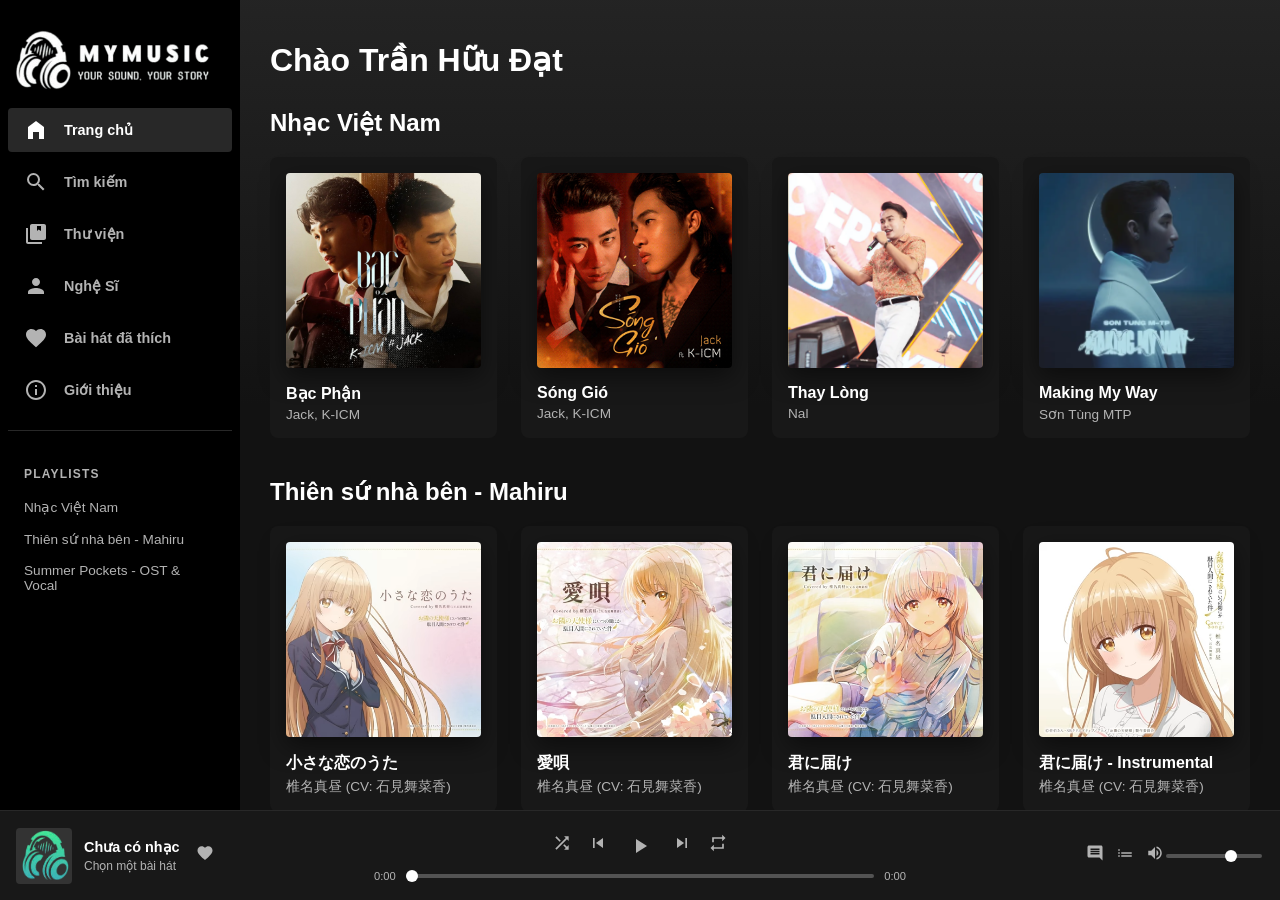
==== commit 3545bc2a: "Add playlist and artitst" ====
--- a/index.html
+++ b/index.html
@@ -49,7 +49,18 @@
                             Thư viện
                         </a>
                     </li>
-            
+                    <li>
+                        <!-- THÊM LINK NGHỆ SĨ VÀO ĐÂY -->
+                    <li>
+                        <a href="artists.html"> <!-- ** Active trên trang này ** -->
+                            <svg viewBox="0 0 24 24" width="24" height="24" fill="currentColor" class="icon-artist">
+                                <!-- Cần icon phù hợp -->
+                                <path
+                                    d="M12 12c2.21 0 4-1.79 4-4s-1.79-4-4-4-4 1.79-4 4 1.79 4 4 4zm0 2c-2.67 0-8 1.34-8 4v2h16v-2c0-2.66-5.33-4-8-4z" />
+                            </svg>
+                            Nghệ Sĩ
+                        </a>
+                    </li>
                     <li>
                         <a href="favorite.html"> <!-- Link Bài hát đã thích giữ nguyên hoặc tạo trang riêng -->
                             <svg viewBox="0 0 24 24" class="icon-like">
